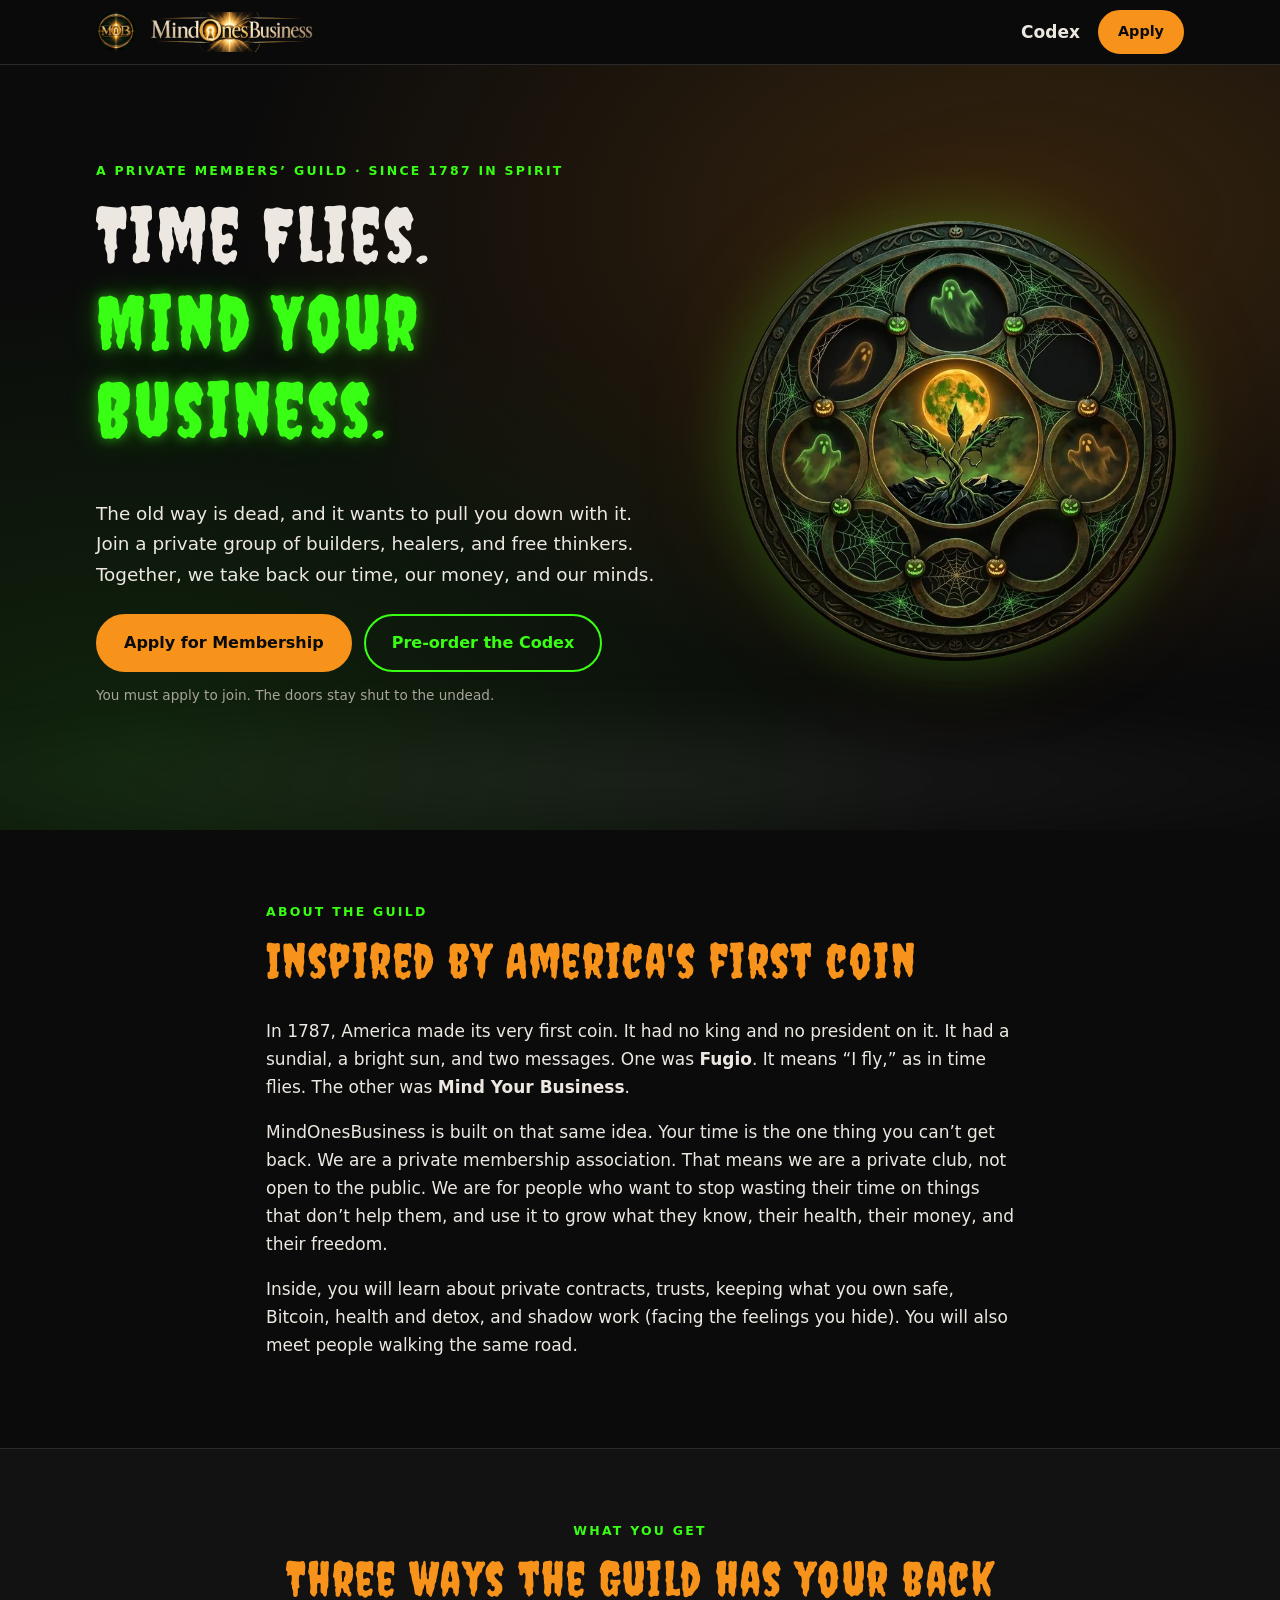
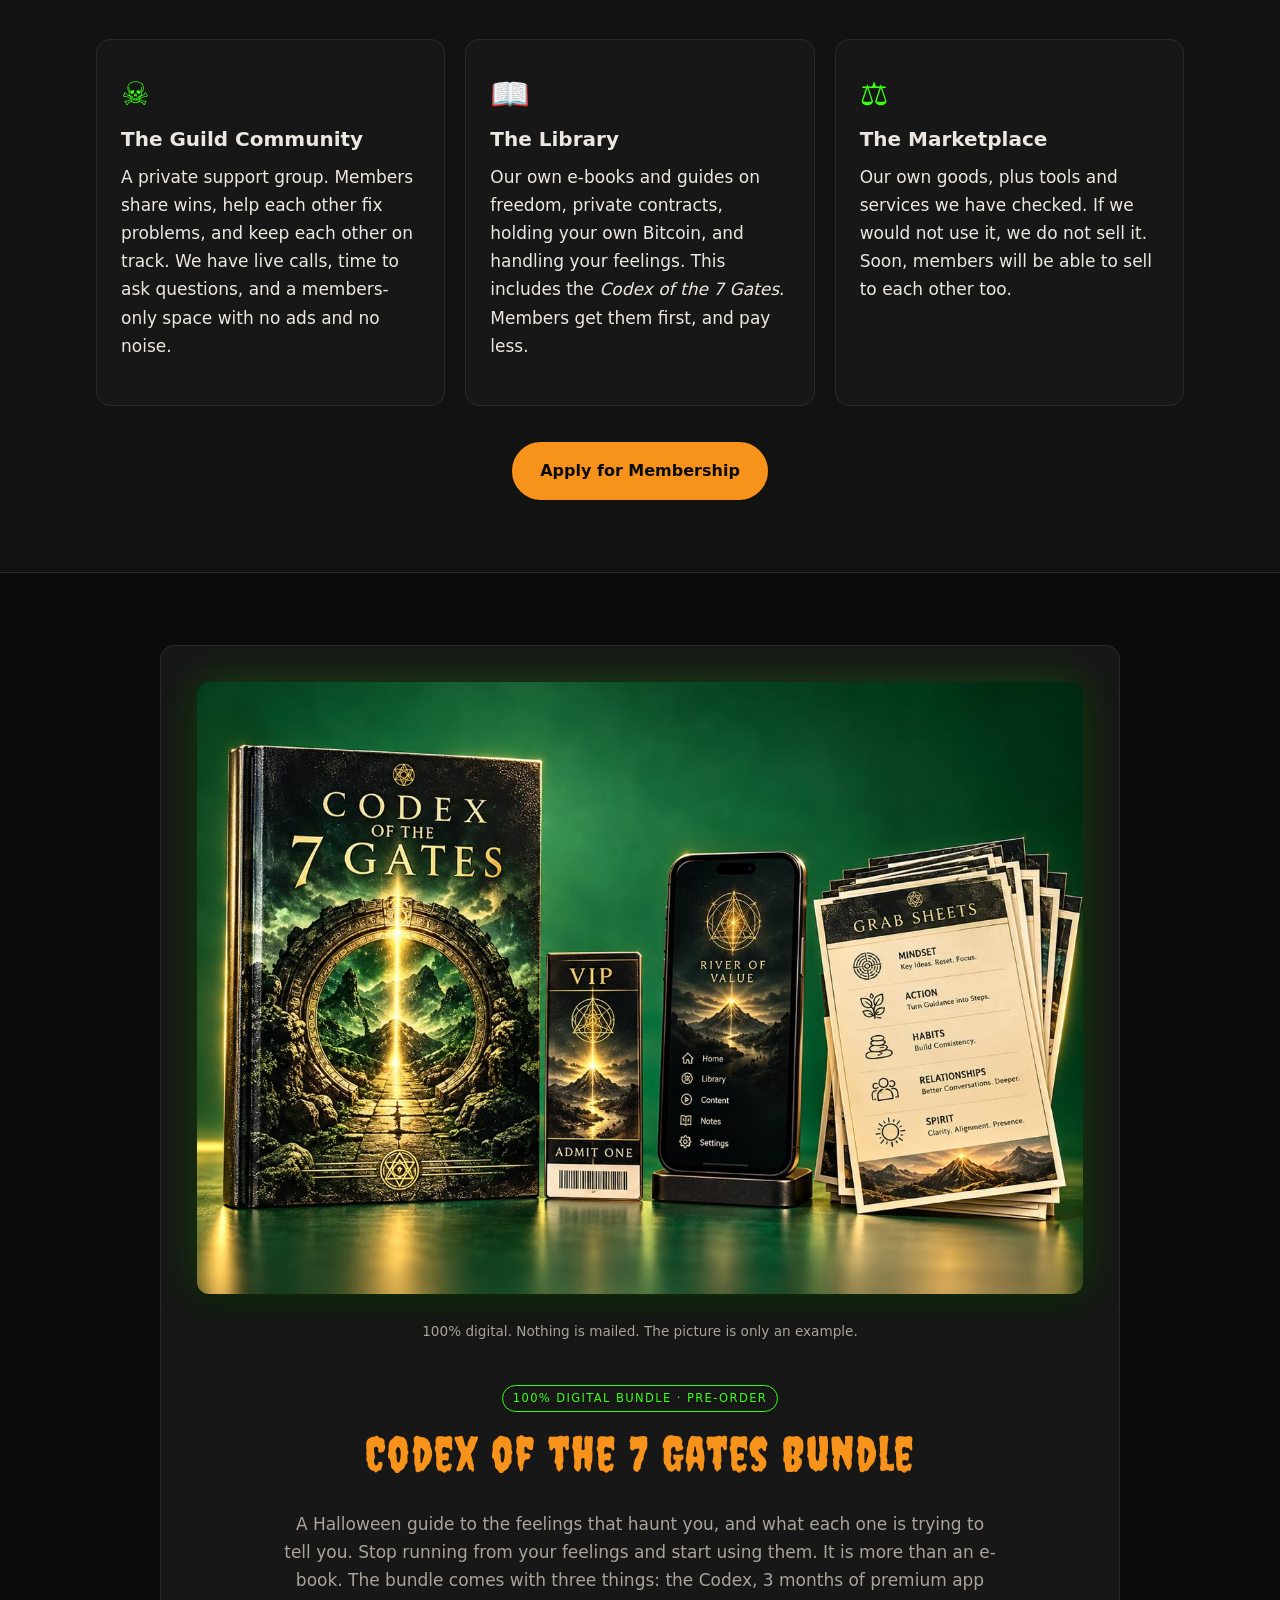
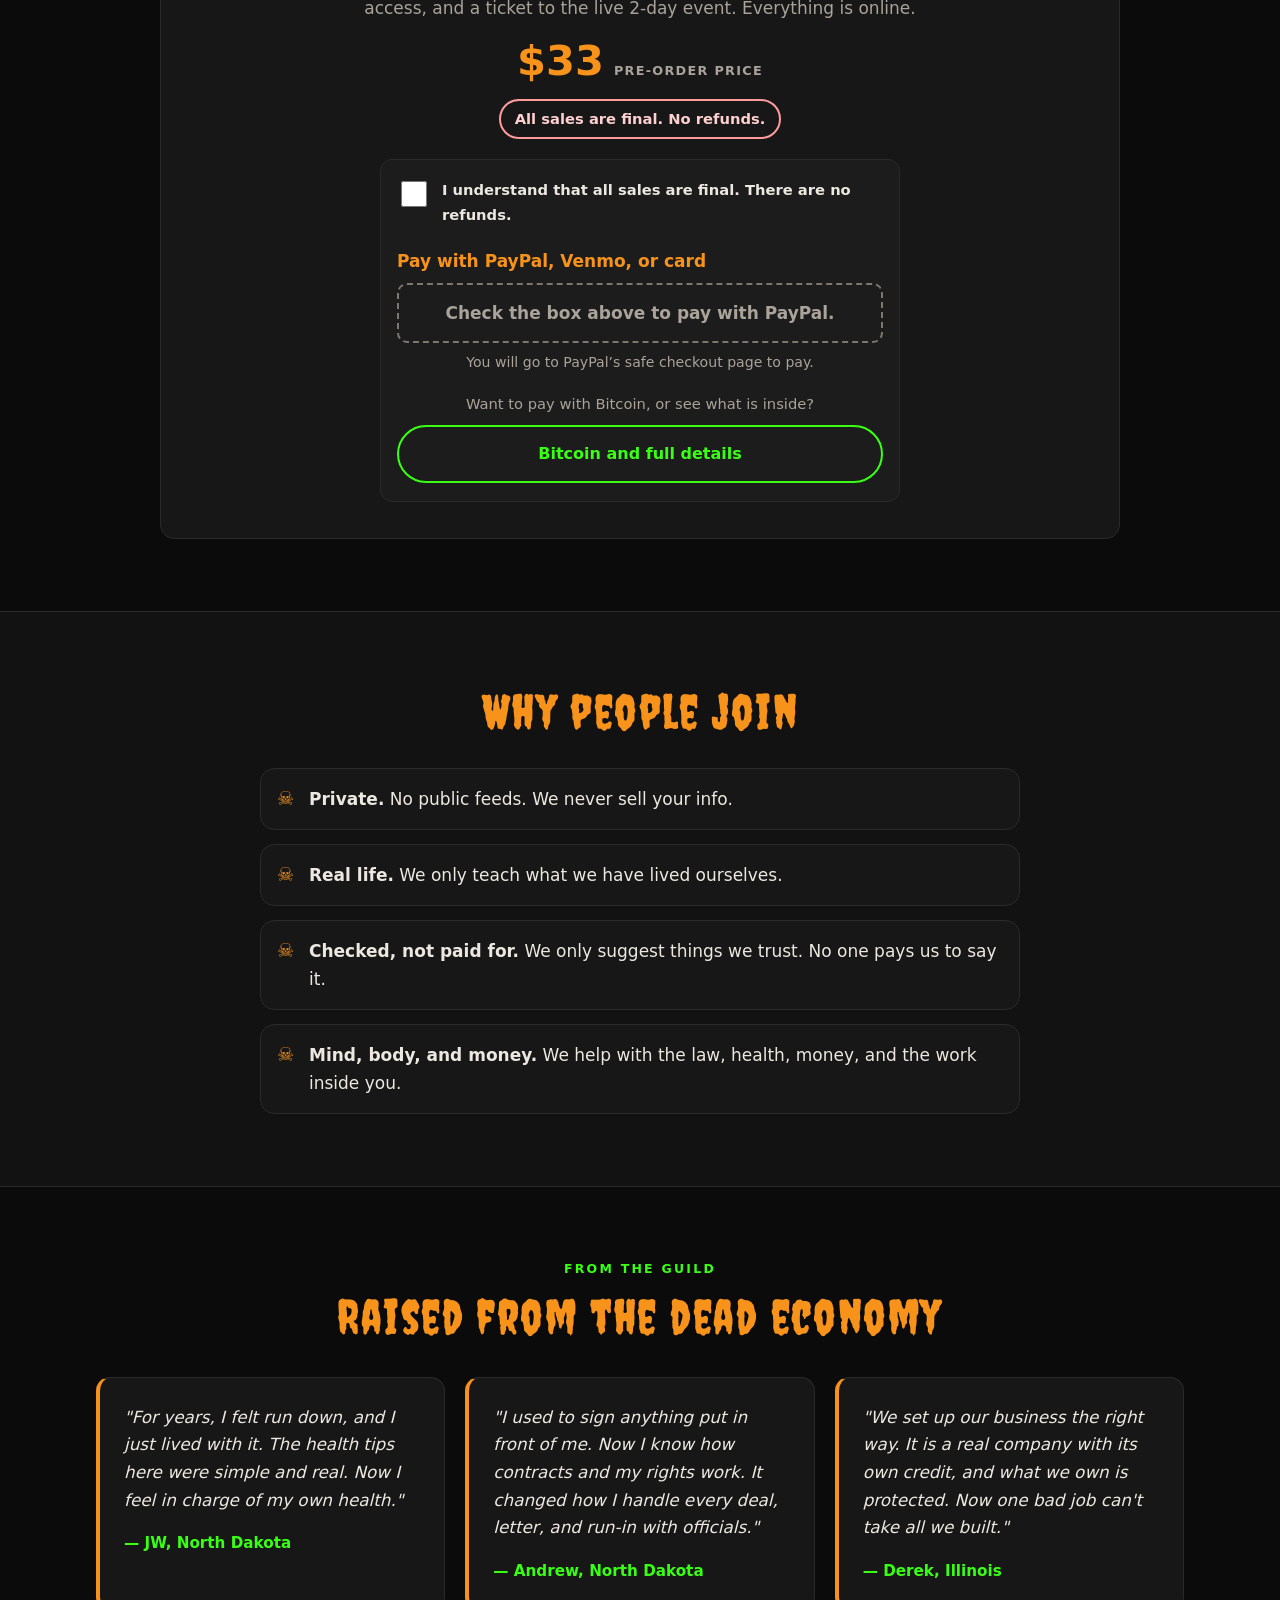
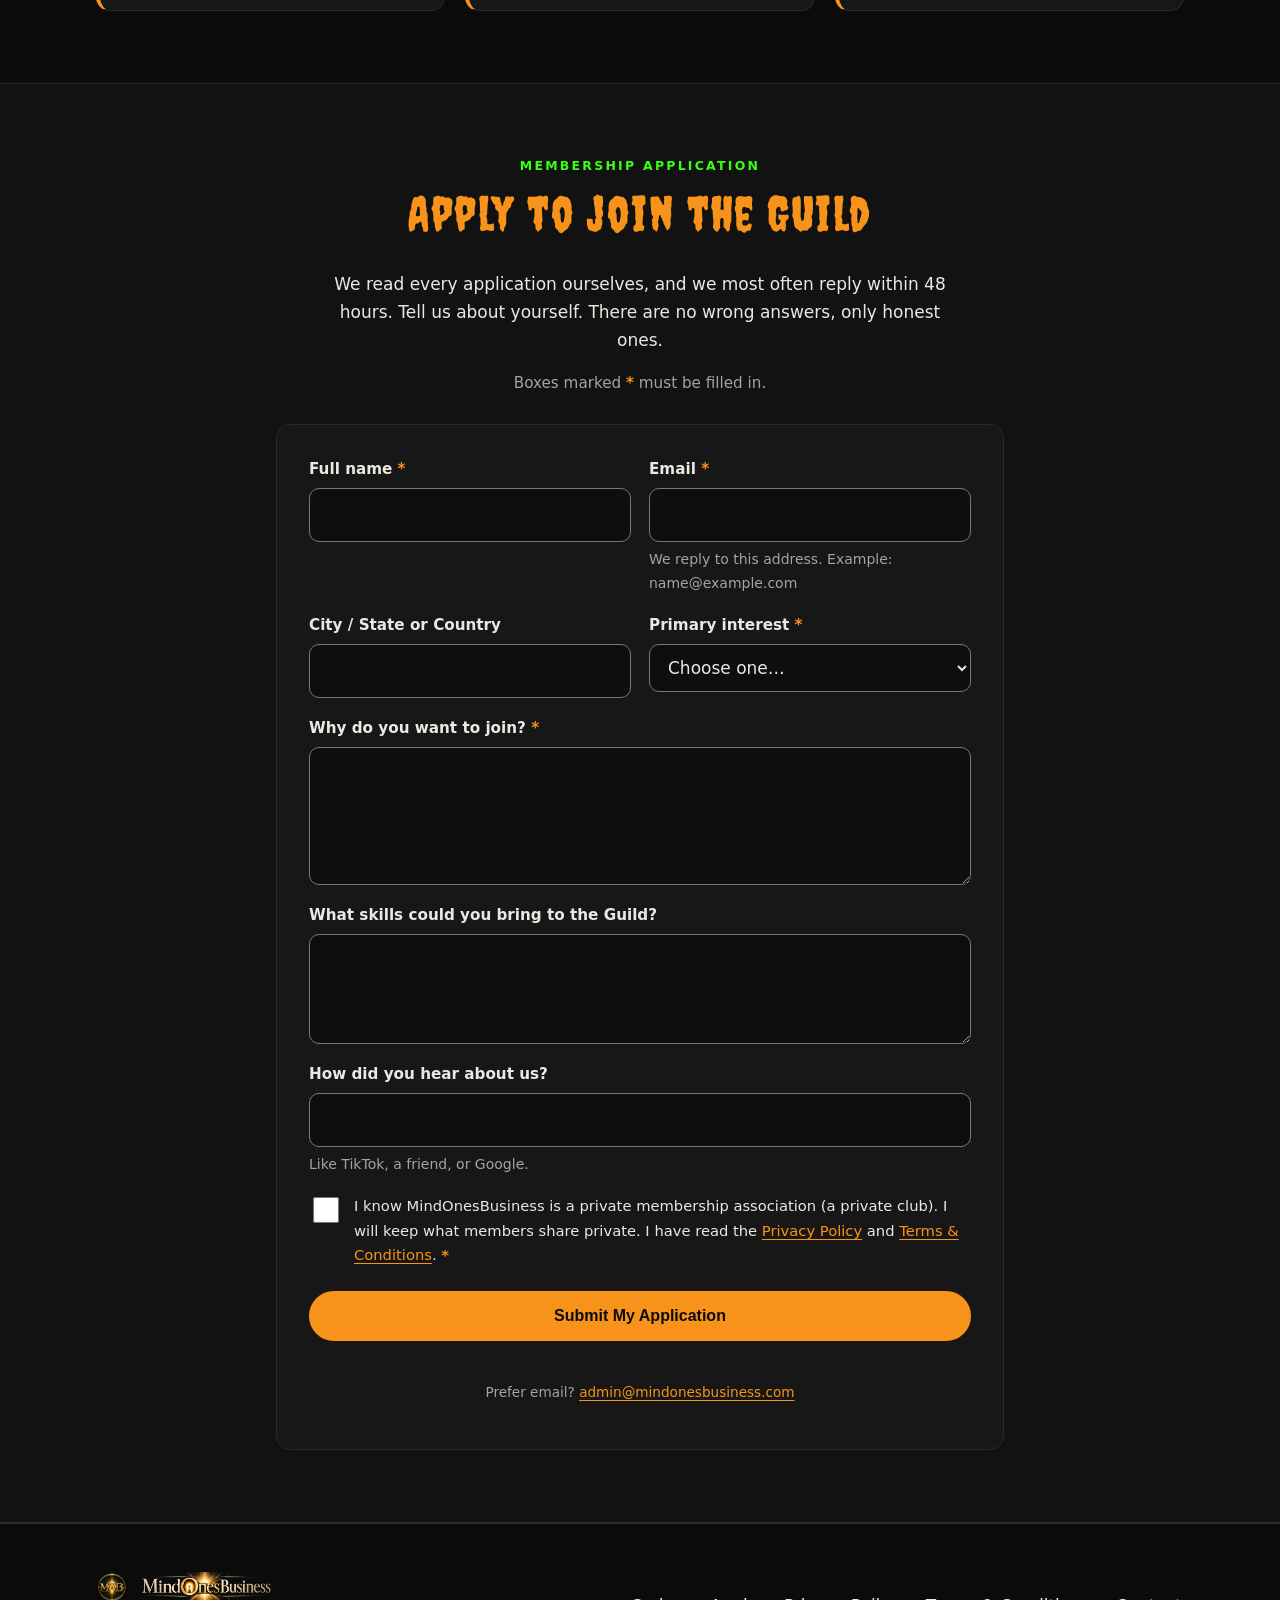
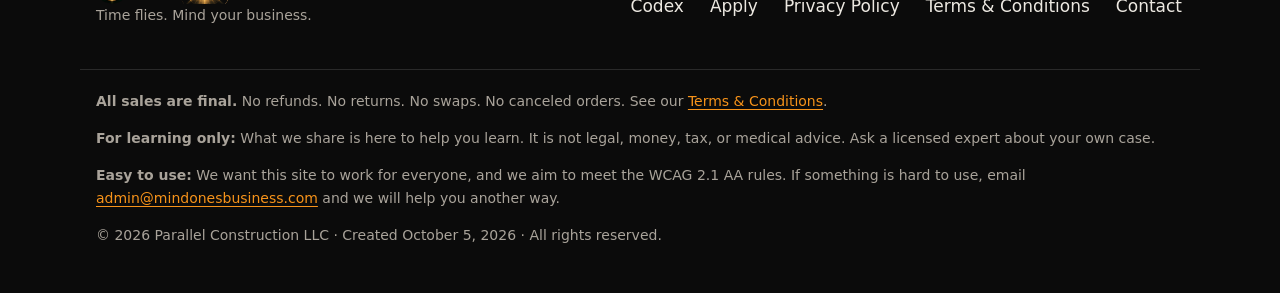
==== index.html @ e26f2cea "Add files via upload" ====
<!DOCTYPE html>
<html lang="en">
<head>
  <meta charset="UTF-8">
  <meta name="viewport" content="width=device-width, initial-scale=1">
  <title>MindOnesBusiness | Private Membership Guild &amp; Marketplace</title>
  <meta name="description" content="A private membership guild and marketplace for people building sovereign, self-reliant lives. Original e-books, branded goods, curated tools, and a community that has your back. Apply for membership.">
  <link rel="canonical" href="https://www.mindonesbusiness.com/">

  <!-- Open Graph -->
  <meta property="og:type" content="website">
  <meta property="og:site_name" content="MindOnesBusiness">
  <meta property="og:title" content="MindOnesBusiness | Time Flies. Mind Your Business.">
  <meta property="og:description" content="A private membership guild and marketplace for the self-reliant. Apply for membership.">
  <meta property="og:url" content="https://www.mindonesbusiness.com/">
  <meta property="og:image" content="https://www.mindonesbusiness.com/og-image.jpg">
  <meta property="og:image:width" content="1200">
  <meta property="og:image:height" content="630">
  <meta property="og:image:alt" content="MindOnesBusiness: Time Flies. Mind Your Business. Halloween guild emblem with ghosts, cobwebs and a harvest moon.">
  <meta name="twitter:card" content="summary_large_image">
  <meta name="twitter:image" content="https://www.mindonesbusiness.com/og-image.jpg">

  <link rel="icon" href="/favicon.svg" type="image/svg+xml">
  <meta name="theme-color" content="#0b0b0b">

  <link rel="preconnect" href="https://fonts.googleapis.com">
  <link rel="preconnect" href="https://fonts.gstatic.com" crossorigin>
  <link href="https://fonts.googleapis.com/css2?family=Creepster&display=swap" rel="stylesheet">
  <link rel="stylesheet" href="style.css">
</head>
<body>
  <a class="skip-link" href="#main">Skip to content</a>

  <header class="site-header">
    <nav class="nav container" aria-label="Main navigation">
      <a class="brand" href="#top">
        <img src="favicon.svg" alt="" width="40" height="40" class="logo-mark">
        <img class="brand-text logo-word" src="logo-wordmark.png" alt="MindOnesBusiness" width="170" height="40">
        <span class="visually-hidden">, back to top</span>
      </a>
      <ul class="nav-menu" id="nav-menu">
        <li><a class="nav-link" href="#codex">Codex</a></li>
        <li><a class="btn btn-small" href="#testimonials">Apply</a></li>
      </ul>
    </nav>
  </header>

  <main id="main">
    <!-- HERO -->
    <section class="hero" id="top" aria-labelledby="hero-title">
      <div class="fog" aria-hidden="true"></div>
      <div class="container hero-grid">
        <div class="hero-copy">
          <p class="eyebrow">A Private Members&rsquo; Guild &middot; Since 1787 in spirit</p>
          <h1 id="hero-title">Time Flies.<br><span class="glow">Mind Your Business.</span></h1>
          <p class="lead">The old way is dead, and it wants to pull you down with it. Join a private group of builders, healers, and free thinkers. Together, we take back our time, our money, and our minds.</p>
          <div class="hero-actions">
            <a class="btn" href="#testimonials">Apply for Membership</a>
            <a class="btn btn-ghost" href="#codex">Pre-order the Codex</a>
          </div>
          <p class="microcopy">You must apply to join. The doors stay shut to the undead.</p>
        </div>

        <figure class="emblem">
          <img src="[data-uri]" alt="Halloween MindOnesBusiness emblem: a vine-wrapped seedling rising from cracked stone beneath a glowing harvest moon, ringed by circles holding ghosts, cobwebs and jack-o'-lantern rivets" width="720" height="720" fetchpriority="high">
        </figure>
      </div>
    </section>

    <!-- ABOUT -->
    <section class="section" id="about" aria-labelledby="about-title">
      <div class="container about-wrap">
        <div>
          <p class="eyebrow">About the Guild</p>
          <h2 id="about-title">Inspired by America's first coin</h2>
          <p>In 1787, America made its very first coin. It had no king and no president on it. It had a sundial, a bright sun, and two messages. One was <strong>Fugio</strong>. It means &ldquo;I fly,&rdquo; as in time flies. The other was <strong>Mind Your Business</strong>.</p>
          <p>MindOnesBusiness is built on that same idea. Your time is the one thing you can&rsquo;t get back. We are a private membership association. That means we are a private club, not open to the public. We are for people who want to stop wasting their time on things that don&rsquo;t help them, and use it to grow what they know, their health, their money, and their freedom.</p>
          <p>Inside, you will learn about private contracts, trusts, keeping what you own safe, Bitcoin, health and detox, and shadow work (facing the feelings you hide). You will also meet people walking the same road.</p>
        </div>
      </div>
    </section>

    <!-- SOLUTIONS -->
    <section class="section section-alt" id="solutions" aria-labelledby="solutions-title">
      <div class="container">
        <p class="eyebrow center">What you get</p>
        <h2 class="center" id="solutions-title">Three ways the Guild has your back</h2>
        <div class="cards">
          <article class="card">
            <div class="icon" aria-hidden="true">&#9760;</div>
            <h3>The Guild Community</h3>
            <p>A private support group. Members share wins, help each other fix problems, and keep each other on track. We have live calls, time to ask questions, and a members-only space with no ads and no noise.</p>
          </article>
          <article class="card">
            <div class="icon" aria-hidden="true">&#128214;</div>
            <h3>The Library</h3>
            <p>Our own e-books and guides on freedom, private contracts, holding your own Bitcoin, and handling your feelings. This includes the <em>Codex of the 7 Gates</em>. Members get them first, and pay less.</p>
          </article>
          <article class="card">
            <div class="icon" aria-hidden="true">&#9878;</div>
            <h3>The Marketplace</h3>
            <p>Our own goods, plus tools and services we have checked. If we would not use it, we do not sell it. Soon, members will be able to sell to each other too.</p>
          </article>
        </div>
        <div class="center cta-row">
          <a class="btn" href="#testimonials">Apply for Membership</a>
        </div>
      </div>
    </section>

    <!-- CODEX PRE-ORDER -->
    <section class="section" id="codex" aria-labelledby="codex-title">
      <div class="container">
        <article class="feature">
          <img class="feature-cover" src="codex-bundle.jpg" alt="Mockup of the Codex of the 7 Gates Bundle. The picture is only an example. The bundle is the Codex digital file, 3 months of premium app access, and a ticket to the live 2-day event." width="1600" height="900" loading="lazy">
          <p class="img-note">100% digital. Nothing is mailed. The picture is only an example.</p>
          <div class="feature-body">
            <span class="tag">100% Digital Bundle &middot; Pre-order</span>
            <h2 id="codex-title">Codex of the 7 Gates Bundle</h2>
            <p>A Halloween guide to the feelings that haunt you, and what each one is trying to tell you. Stop running from your feelings and start using them. It is more than an e-book. The bundle comes with three things: the Codex, 3 months of premium app access, and a ticket to the live 2-day event. Everything is online.</p>
            <p class="price"><span class="price-amt">$33</span> <span class="price-note">pre-order price</span></p>
            <p class="final-note"><strong>All sales are final.</strong> No refunds.</p>

            <div class="buy-box">
              <div class="field check">
                <input id="codex-final-ack" type="checkbox" value="yes">
                <label for="codex-final-ack">I understand that <strong>all sales are final</strong>. There are <strong>no refunds</strong>.</label>
              </div>
              <p class="buy-label">Pay with PayPal, Venmo, or card</p>
              <p class="pp-locked" id="pp-locked">Check the box above to pay with PayPal.</p>
              <a id="pp-link" class="btn btn-block pp-btn" href="https://www.paypal.com/ncp/payment/K5BB9Q3GMCUGU" hidden>Pay $33 with PayPal, Venmo, or card</a>
              <p class="pp-note">You will go to PayPal&rsquo;s safe checkout page to pay.</p>
              <p class="buy-or">Want to pay with Bitcoin, or see what is inside?</p>
              <a class="btn btn-ghost" href="https://codex.mindonesbusiness.com">Bitcoin and full details</a>
            </div>
          </div>
        </article>
      </div>
    </section>

    <!-- WHY US / TRUST -->
    <section class="section section-alt" id="why" aria-labelledby="why-title">
      <div class="container">
        <h2 class="center" id="why-title">Why people join</h2>
        <ul class="why-list">
          <li><strong>Private.</strong> No public feeds. We never sell your info.</li>
          <li><strong>Real life.</strong> We only teach what we have lived ourselves.</li>
          <li><strong>Checked, not paid for.</strong> We only suggest things we trust. No one pays us to say it.</li>
          <li><strong>Mind, body, and money.</strong> We help with the law, health, money, and the work inside you.</li>
        </ul>
      </div>
    </section>

    <!-- TESTIMONIALS -->
    <section class="section" id="testimonials" aria-labelledby="testimonials-title">
      <div class="container">
        <p class="eyebrow center">From the Guild</p>
        <h2 class="center" id="testimonials-title">Raised from the dead economy</h2>
        <div class="quotes">
          <figure class="quote">
            <blockquote><p>"For years, I felt run down, and I just lived with it. The health tips here were simple and real. Now I feel in charge of my own health."</p></blockquote>
            <figcaption>&mdash; JW, North Dakota</figcaption>
          </figure>
          <figure class="quote">
            <blockquote><p>"I used to sign anything put in front of me. Now I know how contracts and my rights work. It changed how I handle every deal, letter, and run-in with officials."</p></blockquote>
            <figcaption>&mdash; Andrew, North Dakota</figcaption>
          </figure>
          <figure class="quote">
            <blockquote><p>"We set up our business the right way. It is a real company with its own credit, and what we own is protected. Now one bad job can't take all we built."</p></blockquote>
            <figcaption>&mdash; Derek, Illinois</figcaption>
          </figure>
        </div>
      </div>
    </section>

    <!-- APPLY -->
    <section class="section section-alt" id="apply" aria-labelledby="apply-title">
      <div class="container form-wrap">
        <p class="eyebrow center">Membership Application</p>
        <h2 class="center" id="apply-title">Apply to join the Guild</h2>
        <p class="center narrow">We read every application ourselves, and we most often reply within 48 hours. Tell us about yourself. There are no wrong answers, only honest ones.</p>

        <p class="center narrow form-note">Boxes marked <span class="req-mark" aria-hidden="true">*</span><span class="visually-hidden">with a star</span> must be filled in.</p>

        <!-- Sends to admin@mindonesbusiness.com via FormSubmit (formsubmit.co).
             The FIRST submission triggers a one-time activation email to admin@. Click "Activate Form" in it. -->
        <form class="apply-form" id="apply-form" action="https://formsubmit.co/admin@mindonesbusiness.com" method="POST" novalidate aria-describedby="form-errors">
          <input type="hidden" name="_subject" value="New Guild Membership Application">
          <input type="hidden" name="_template" value="table">
          <input type="hidden" name="_next" value="https://www.mindonesbusiness.com/?applied=1#apply">
          <!-- Spam trap: hidden from people and screen readers. Bots that fill it are blocked. -->
          <div class="hp" aria-hidden="true">
            <label for="website">Leave this field empty</label>
            <input id="website" type="text" name="_honey" tabindex="-1" autocomplete="off">
          </div>

          <div id="form-errors" class="form-errors" role="alert" tabindex="-1" hidden></div>

          <div class="field-row">
            <div class="field">
              <label for="name">Full name <span class="req-mark" aria-hidden="true">*</span></label>
              <input id="name" name="name" type="text" autocomplete="name" required aria-describedby="name-error">
              <p class="field-error" id="name-error" hidden></p>
            </div>
            <div class="field">
              <label for="email">Email <span class="req-mark" aria-hidden="true">*</span></label>
              <input id="email" name="email" type="email" autocomplete="email" inputmode="email" required aria-describedby="email-hint email-error">
              <p class="field-hint" id="email-hint">We reply to this address. Example: name@example.com</p>
              <p class="field-error" id="email-error" hidden></p>
            </div>
          </div>

          <div class="field-row">
            <div class="field">
              <label for="location">City / State or Country</label>
              <input id="location" name="location" type="text" autocomplete="address-level2">
            </div>
            <div class="field">
              <label for="interest">Primary interest <span class="req-mark" aria-hidden="true">*</span></label>
              <select id="interest" name="primary_interest" required aria-describedby="interest-error">
                <option value="">Choose one&hellip;</option>
                <option>Private contracts &amp; learning the law</option>
                <option>Trusts &amp; keeping what you own safe</option>
                <option>Bitcoin &amp; money freedom</option>
                <option>Health &amp; detox</option>
                <option>Shadow work &amp; handling feelings</option>
                <option>Selling my own services to members</option>
              </select>
              <p class="field-error" id="interest-error" hidden></p>
            </div>
          </div>

          <div class="field">
            <label for="why-join">Why do you want to join? <span class="req-mark" aria-hidden="true">*</span></label>
            <textarea id="why-join" name="why_join" rows="4" required aria-describedby="why-join-error"></textarea>
            <p class="field-error" id="why-join-error" hidden></p>
          </div>

          <div class="field">
            <label for="offer">What skills could you bring to the Guild?</label>
            <textarea id="offer" name="skills_offered" rows="3"></textarea>
          </div>

          <div class="field">
            <label for="referral">How did you hear about us?</label>
            <input id="referral" name="referral" type="text" aria-describedby="referral-hint">
            <p class="field-hint" id="referral-hint">Like TikTok, a friend, or Google.</p>
          </div>

          <div class="field check">
            <input id="agree" name="agreement" type="checkbox" value="agreed" required aria-describedby="agree-error">
            <label for="agree">I know MindOnesBusiness is a private membership association (a private club). I will keep what members share private. I have read the <a href="https://privacy.mindonesbusiness.com">Privacy Policy</a> and <a href="https://terms.mindonesbusiness.com">Terms &amp; Conditions</a>. <span class="req-mark" aria-hidden="true">*</span></label>
          </div>
          <p class="field-error field-error-check" id="agree-error" hidden></p>

          <button class="btn btn-block" type="submit">Submit My Application</button>
          <p class="form-status" id="form-status" role="status" aria-live="polite"></p>
          <p class="microcopy center">Prefer email? <a href="mailto:admin@mindonesbusiness.com?subject=Guild%20Membership%20Application">admin@mindonesbusiness.com</a></p>
        </form>
      </div>
    </section>
  </main>

  <footer class="site-footer">
    <div class="container footer-grid">
      <div>
        <a class="brand" href="#top"><img src="favicon.svg" alt="" width="32" height="32" class="logo-mark" loading="lazy"><img class="logo-word logo-word-sm" src="logo-wordmark.png" alt="MindOnesBusiness" width="136" height="32" loading="lazy"><span class="visually-hidden">, back to top</span></a>
        <p class="small">Time flies. Mind your business.</p>
      </div>
      <nav aria-label="Footer">
        <ul class="footer-links">
          <li><a href="#codex">Codex</a></li>
          <li><a href="#testimonials">Apply</a></li>
          <li><a href="https://privacy.mindonesbusiness.com">Privacy Policy</a></li>
          <li><a href="https://terms.mindonesbusiness.com">Terms &amp; Conditions</a></li>
          <li><a href="mailto:admin@mindonesbusiness.com">Contact</a></li>
        </ul>
      </nav>
    </div>
    <div class="container disclaimers">
      <p class="small"><strong>All sales are final.</strong> No refunds. No returns. No swaps. No canceled orders. See our <a href="https://terms.mindonesbusiness.com#payments">Terms &amp; Conditions</a>.</p>
      <p class="small"><strong>For learning only:</strong> What we share is here to help you learn. It is not legal, money, tax, or medical advice. Ask a licensed expert about your own case.</p>
      <p class="small"><strong>Easy to use:</strong> We want this site to work for everyone, and we aim to meet the WCAG 2.1 AA rules. If something is hard to use, email <a href="mailto:admin@mindonesbusiness.com?subject=Accessibility">admin@mindonesbusiness.com</a> and we will help you another way.</p>
      <p class="small">&copy; 2026 Parallel Construction LLC &middot; Created October 5, 2026 &middot; All rights reserved.</p>
    </div>
  </footer>

  <script src="script.js" defer></script>
  <script>
  (function () {
    // PayPal: simple link to PayPal's checkout page, shown only after the final-sale box is checked
    var ack = document.getElementById('codex-final-ack');
    var link = document.getElementById('pp-link');
    var locked = document.getElementById('pp-locked');
    if (!ack || !link) return;
    function update() { link.hidden = !ack.checked; locked.hidden = ack.checked; }
    ack.addEventListener('change', update); update();
  })();
  </script>
</body>
</html>
---- style.css ----
/* ===== MindOnesBusiness — Halloween Undead Theme ===== */
:root {
  --bg: #0b0b0b;
  --bg-alt: #121212;
  --card: #171717;
  --text: #ece8e1;
  --muted: #a9a39a;
  --orange: #F7931A;   /* Bitcoin orange */
  --lime: #39FF14;     /* Neon lime */
  --border: #2a2a2a;
  --radius: 14px;
  --display: "Creepster", "Impact", fantasy;
  --body: system-ui, -apple-system, "Segoe UI", Roboto, Helvetica, Arial, sans-serif;
  --max: 1120px;
}

*, *::before, *::after { box-sizing: border-box; }
html { scroll-behavior: smooth; scroll-padding-top: 80px; overflow-x: clip; }
body {
  margin: 0;
  background: var(--bg);
  color: var(--text);
  font-family: var(--body);
  font-size: 1.0625rem;
  line-height: 1.65;
  overflow-x: hidden;
}
img { max-width: 100%; height: auto; display: block; }
a { color: var(--orange); }
a:hover { color: var(--lime); }
:focus-visible { outline: 3px solid var(--lime); outline-offset: 3px; border-radius: 4px; }

.container { width: 100%; max-width: var(--max); margin: 0 auto; padding: 0 16px; }
.center { text-align: center; }
.narrow { max-width: 620px; margin-left: auto; margin-right: auto; }
.small { font-size: .875rem; color: var(--muted); }
.accent { color: var(--orange); }
.rounded { border-radius: var(--radius); border: 1px solid var(--border); }

.skip-link {
  position: absolute; left: -999px; top: 8px; z-index: 100;
  background: var(--lime); color: #000; padding: 8px 14px; border-radius: 6px; font-weight: 700;
}
.skip-link:focus { left: 8px; }

h1, h2, h3 { line-height: 1.15; margin: 0 0 .6em; }
h1, h2 { font-family: var(--display); font-weight: 400; letter-spacing: .03em; }
h1 { font-size: clamp(2.6rem, 9vw, 4.75rem); }
h2 { font-size: clamp(2rem, 6vw, 3rem); color: var(--orange); }
h3 { font-size: 1.25rem; color: var(--text); }
p { margin: 0 0 1em; }

.eyebrow {
  text-transform: uppercase; letter-spacing: .18em; font-size: .78rem;
  color: var(--lime); font-weight: 700; margin-bottom: .6rem;
}
.glow { color: var(--lime); text-shadow: 0 0 12px rgba(57,255,20,.55), 0 0 32px rgba(57,255,20,.25); }

/* Buttons */
.btn {
  display: inline-block; background: var(--orange); color: #0b0b0b;
  font-weight: 800; text-decoration: none; padding: 14px 26px; border-radius: 999px;
  border: 2px solid var(--orange); cursor: pointer; font-size: 1rem;
  transition: transform .15s ease, box-shadow .2s ease, background .2s ease;
}
.btn:hover { color: #0b0b0b; transform: translateY(-2px); box-shadow: 0 0 22px rgba(247,147,26,.55); }
.btn-ghost { background: transparent; color: var(--lime); border-color: var(--lime); }
.btn-ghost:hover { color: #0b0b0b; background: var(--lime); box-shadow: 0 0 22px rgba(57,255,20,.5); }
.btn-small { padding: 8px 18px; font-size: .9rem; }
.btn-block { width: 100%; }

/* Header */
.site-header {
  position: sticky; top: 0; z-index: 50;
  background: rgba(11,11,11,.88); backdrop-filter: blur(8px);
  border-bottom: 1px solid var(--border);
}
.nav { display: flex; align-items: center; justify-content: space-between; min-height: 64px; }
.brand {
  display: flex; align-items: center; gap: 10px; text-decoration: none;
  color: var(--text); font-weight: 800; font-size: 1.1rem;
}
.nav-menu {
  list-style: none; margin: 0; padding: 0;
  display: flex; align-items: center; gap: 6px;
}
.nav-link {
  display: inline-flex; align-items: center; min-height: 44px; padding: 0 12px;
  color: var(--text); text-decoration: none; font-weight: 700; border-radius: 999px;
}
.nav-link:hover { color: var(--lime); }
.nav-menu .btn-small { min-height: 44px; display: inline-flex; align-items: center; }

/* Hero */
.hero { position: relative; padding: 64px 0 72px; overflow: hidden; }
.hero::before {
  content: ""; position: absolute; inset: 0;
  background:
    radial-gradient(ellipse at 80% 20%, rgba(247,147,26,.18), transparent 55%),
    radial-gradient(ellipse at 10% 90%, rgba(57,255,20,.10), transparent 50%);
  pointer-events: none;
}
.fog {
  position: absolute; left: -20%; right: -20%; bottom: -40px; height: 180px;
  background: radial-gradient(ellipse at center, rgba(200,200,200,.08), transparent 70%);
  filter: blur(20px); animation: drift 18s ease-in-out infinite alternate; pointer-events: none;
}
@keyframes drift { from { transform: translateX(-6%); } to { transform: translateX(6%); } }

.hero-grid { position: relative; display: grid; grid-template-columns: minmax(0, 1fr); gap: 40px; align-items: center; }
.lead { font-size: 1.15rem; color: var(--text); max-width: 560px; }
.hero-actions { display: flex; flex-wrap: wrap; gap: 12px; margin: 24px 0 12px; }
.microcopy { font-size: .85rem; color: var(--muted); }

.emblem { margin: 0 auto; width: min(340px, 82vw); }
.emblem img {
  width: 100%; height: auto; border-radius: 50%;
  box-shadow: 0 0 60px rgba(57,255,20,.22), 0 0 120px rgba(247,147,26,.10);
  animation: breathe 6s ease-in-out infinite;
}
@keyframes breathe {
  0%, 100% { box-shadow: 0 0 45px rgba(57,255,20,.18), 0 0 110px rgba(247,147,26,.08); }
  50% { box-shadow: 0 0 85px rgba(57,255,20,.38), 0 0 150px rgba(247,147,26,.16); }
}
.logo-mark { border-radius: 50%; }

/* Sections */
.section { padding: 72px 0; }
.section-alt { background: var(--bg-alt); border-top: 1px solid var(--border); border-bottom: 1px solid var(--border); }
.two-col { display: grid; grid-template-columns: minmax(0, 1fr); gap: 36px; align-items: center; }
.hero-grid > *, .two-col > *, .cards > *, .products > *, .quotes > * { min-width: 0; }

.cards, .products, .quotes { display: grid; gap: 20px; margin-top: 32px; }
.card, .product, .quote {
  background: var(--card); border: 1px solid var(--border); border-radius: var(--radius);
  transition: border-color .2s, transform .2s, box-shadow .2s;
}
.card { padding: 28px 24px; }
.card:hover, .product:hover {
  border-color: var(--lime); transform: translateY(-4px); box-shadow: 0 0 24px rgba(57,255,20,.15);
}
.icon { font-size: 2rem; color: var(--lime); margin-bottom: 8px; }
.cta-row { margin-top: 36px; }

.product { overflow: hidden; display: flex; flex-direction: column; }
.product img { aspect-ratio: 1 / 1; object-fit: cover; width: 100%; }
.product-body { padding: 20px; display: flex; flex-direction: column; flex: 1; }
.product-body p { color: var(--muted); font-size: .95rem; flex: 1; }
.tag {
  display: inline-block; align-self: flex-start; font-size: .72rem; text-transform: uppercase;
  letter-spacing: .12em; color: var(--lime); border: 1px solid var(--lime);
  border-radius: 999px; padding: 3px 10px; margin-bottom: 10px;
}
.link { font-weight: 700; text-decoration: none; }

.why-list {
  list-style: none; padding: 0; margin: 28px auto 0; max-width: 760px; display: grid; gap: 14px;
}
.why-list li {
  padding: 16px 18px 16px 48px; position: relative;
  background: var(--card); border: 1px solid var(--border); border-radius: var(--radius);
}
.why-list li::before {
  content: "\2620"; position: absolute; left: 16px; top: 14px; color: var(--orange); font-size: 1.2rem;
}

.quote { margin: 0; padding: 26px 24px; border-left: 4px solid var(--orange); }
.quote p { font-size: 1.05rem; font-style: italic; }

/* Form */
.form-wrap { max-width: 760px; }
.apply-form {
  margin-top: 28px; background: var(--card); border: 1px solid var(--border);
  border-radius: var(--radius); padding: 24px 18px;
}
.field { margin-bottom: 18px; display: flex; flex-direction: column; }
.field-row { display: grid; gap: 0 18px; }
label { font-weight: 600; margin-bottom: 6px; font-size: .95rem; }
label span { color: var(--orange); }
input, select, textarea {
  width: 100%; font: inherit; color: var(--text); background: #0e0e0e;
  border: 1px solid #7d776f; border-radius: 10px; padding: 12px 14px;
}
input:focus, select:focus, textarea:focus { outline: none; border-color: var(--lime); box-shadow: 0 0 0 3px rgba(57,255,20,.25); }
input[aria-invalid="true"], select[aria-invalid="true"], textarea[aria-invalid="true"] { border-color: #ff5a5a; }
.field.check { flex-direction: row; align-items: flex-start; gap: 12px; }
.field.check input { width: 26px; height: 26px; flex: none; margin-top: 3px; accent-color: var(--lime); }
.field.check label { font-weight: 400; font-size: .92rem; }
.hp { position: absolute; left: -9999px; width: 1px; height: 1px; opacity: 0; }
.form-status { margin: 14px 0 0; font-weight: 700; text-align: center; min-height: 1.5em; }
.form-status.ok { color: var(--lime); }
.form-status.err { color: #ff7a7a; }

/* Footer */
.site-footer { padding: 48px 0 32px; border-top: 1px solid var(--border); }
.footer-grid { display: grid; gap: 24px; }
.footer-links { list-style: none; padding: 0; margin: 0; display: flex; flex-wrap: wrap; gap: 8px 22px; }
.footer-links a { color: var(--text); text-decoration: none; }
.footer-links a:hover { color: var(--lime); }
.disclaimers { margin-top: 28px; padding-top: 20px; border-top: 1px solid var(--border); }

/* 404 */
.page-404 { min-height: 100vh; display: grid; place-items: center; text-align: center; padding: 24px 16px; }
.page-404 h1 { color: var(--lime); font-size: clamp(4rem, 20vw, 9rem); margin-bottom: 0; }

/* Reveal on scroll */
.reveal { opacity: 0; transform: translateY(18px); transition: opacity .6s ease, transform .6s ease; }
.reveal.visible { opacity: 1; transform: none; }

/* ===== Tablet / Desktop ===== */
@media (min-width: 720px) {
  .cards { grid-template-columns: repeat(3, 1fr); }
  .products { grid-template-columns: repeat(2, 1fr); }
  .quotes { grid-template-columns: repeat(3, 1fr); }
  .field-row { grid-template-columns: 1fr 1fr; }
  .apply-form { padding: 32px; }
  .footer-grid { grid-template-columns: 1fr auto; align-items: center; }
}
@media (min-width: 900px) {
  .hero { padding: 96px 0 110px; }
  .hero-grid { grid-template-columns: minmax(0, 1.3fr) minmax(0, 1fr); }
  .emblem { width: 440px; }
  .two-col { grid-template-columns: minmax(0, 1.2fr) minmax(0, 1fr); gap: 56px; }
  .products { grid-template-columns: repeat(4, 1fr); }
}

@media (prefers-reduced-motion: reduce) {
  html { scroll-behavior: auto; }
  *, *::before, *::after { animation: none !important; transition: none !important; }
  .reveal { opacity: 1; transform: none; }
}

/* About (single column) */
.about-wrap { max-width: 780px; }

/* Codex feature */
.feature {
  display: grid; grid-template-columns: minmax(0, 1fr); gap: 28px; align-items: center;
  background: var(--card); border: 1px solid var(--border); border-radius: var(--radius);
  padding: 22px; max-width: 960px; margin: 0 auto;
}
.feature-cover {
  width: 100%; max-width: 340px; margin: 0 auto; border-radius: 10px;
  box-shadow: 0 0 40px rgba(57,255,20,.22), 0 12px 30px rgba(0,0,0,.6);
}
.feature-body .tag { margin-bottom: 14px; }
.feature-body p { color: var(--muted); }
.feature-body .btn { margin-top: 8px; }
@media (min-width: 720px) {
  .feature { grid-template-columns: minmax(0, 340px) minmax(0, 1fr); gap: 40px; padding: 36px; }
}


/* ===== Accessibility ===== */
.visually-hidden {
  position: absolute !important; width: 1px; height: 1px; padding: 0; margin: -1px;
  overflow: hidden; clip: rect(0 0 0 0); white-space: nowrap; border: 0;
}
@media (max-width: 400px) {
  .brand-text { position: absolute; width: 1px; height: 1px; overflow: hidden; clip: rect(0 0 0 0); white-space: nowrap; }
}
/* Links inside running text are underlined so they don't rely on color alone */
p a, label a, .field-hint a { text-decoration: underline; text-underline-offset: 3px; }
.btn, .nav-link, .brand, .footer-links a, .skip-link { text-decoration: none; }
/* Comfortable tap targets */
.footer-links a { display: inline-flex; align-items: center; min-height: 44px; padding: 0 2px; }
.btn { min-height: 48px; }
/* Form helpers */
.form-note { font-size: .95rem; color: var(--muted); }
.req-mark { color: var(--orange); font-weight: 800; }
.field-hint { margin: 6px 0 0; font-size: .875rem; color: var(--muted); }
.field-error {
  margin: 6px 0 0; font-size: .9rem; font-weight: 700; color: #ff9b9b;
}
.field-error::before { content: "\26A0\FE0E  "; }
.field-error-check { margin: -8px 0 18px 38px; }
.form-errors {
  border: 2px solid #ff9b9b; border-radius: 10px; padding: 14px 16px; margin-bottom: 20px;
  background: rgba(255,90,90,.08);
}
.form-errors:focus { outline: 3px solid var(--lime); outline-offset: 3px; }
.form-errors-title { margin: 0 0 6px; font-weight: 800; color: #ffd0d0; }
.form-errors ul { margin: 0; padding-left: 20px; }
.form-errors a { color: #ffd0d0; text-decoration: underline; }
input[aria-invalid="true"], select[aria-invalid="true"], textarea[aria-invalid="true"] { border: 2px solid #ff9b9b; }
::placeholder { color: #9a948b; opacity: 1; }
.form-status.err { color: #ff9b9b; }
.form-status:focus { outline: 3px solid var(--lime); outline-offset: 3px; }
/* Testimonials as figure/blockquote/figcaption */
.quote blockquote { margin: 0; }
.quote figcaption { color: var(--lime); font-weight: 700; font-size: .95rem; }
/* High-contrast / forced-colors mode (Windows) */
@media (forced-colors: active) {
  .btn, .nav-link, .tag, .card, .quote, .feature, .apply-form { border: 1px solid CanvasText; }
  .glow { text-shadow: none; }
}

/* Final-sale notice */
.final-note { margin: 14px 0 0; display: inline-block; font-weight: 700; color: #ffd0d0; border: 2px solid #ff9b9b; border-radius: 999px; padding: 6px 14px; font-size: .92rem; }
.final-note strong { color: #ffd0d0; }
.feature-body .final-note { color: #ffd0d0; }

/* Codex feature: wide bundle photo on top, text below */
.feature { grid-template-columns: minmax(0, 1fr) !important; }
.feature-cover { max-width: 100% !important; width: 100%; height: auto; border-radius: 12px; }
@media (min-width: 720px) { .feature-body { max-width: 720px; margin: 0 auto; text-align: center; } .feature-body .tag { align-self: center; } }

/* Codex price + PayPal buy box (main site) */
.price { display: flex; align-items: baseline; justify-content: center; gap: 10px; margin: 6px 0 4px; }
.price-amt { font-size: 2.6rem; font-weight: 800; color: var(--orange); line-height: 1; }
.price-note { color: var(--muted); font-weight: 600; text-transform: uppercase; letter-spacing: .1em; font-size: .8rem; }
.buy-box { width: 100%; max-width: 520px; margin: 20px auto 0; text-align: left; border: 1px solid var(--border); border-radius: 12px; padding: 18px 16px; background: rgba(255,255,255,.02); }
.buy-box .field.check { margin-bottom: 14px; }
.buy-box .field.check label { font-weight: 700; color: var(--text); }
.buy-label { font-weight: 800; color: var(--orange); margin: 0 0 8px; }
.pp-locked { border: 2px dashed #7d776f; border-radius: 10px; padding: 14px; text-align: center; color: var(--muted); font-weight: 700; margin: 0; }
.buy-or { color: var(--muted); font-size: .92rem; margin: 18px 0 8px; text-align: center; }
.buy-box .btn-ghost { display: flex; justify-content: center; text-align: center; }
.pp-btn[hidden], .pp-locked[hidden] { display: none !important; }
.feature-body .buy-label { color: var(--orange); }
.feature-body .price { justify-content: flex-start; }
@media (min-width: 720px) { .feature-body .price { justify-content: center; } }
.img-note { text-align: center; color: var(--muted); font-size: .85rem; margin: -14px 0 0; }

.pp-btn { background: #ffc439 !important; border-color: #ffc439 !important; color: #111111 !important; text-align: center; }
.pp-btn:hover { background: #ffd56b !important; border-color: #ffd56b !important; color: #111111 !important; box-shadow: 0 0 22px rgba(255,196,57,.45); }
.pp-note { color: var(--muted); font-size: .88rem; margin: 8px 0 0; text-align: center; }
.feature-body .pp-note { color: var(--muted); }

/* New logo: MindOnesBusiness wordmark (transparent PNG) */
.logo-word { height: 40px; width: auto; display: block; }
.logo-word-sm { height: 32px; }
.logo-mark { border-radius: 50%; }

/* Phones: show the wordmark (smaller) instead of the round icon in the header */
@media (max-width: 400px) {
  .site-header .brand .logo-mark { display: none; }
  .site-header .brand .logo-word { position: static !important; width: auto !important; height: 30px !important; overflow: visible !important; clip: auto !important; white-space: normal !important; }
}

.logo-word { object-fit: contain; flex-shrink: 0; }
@media (max-width: 400px) { .nav-link { padding: 0 8px; font-size: .95rem; } .nav-menu .btn-small { padding: 8px 14px; } }
.nav-link, .nav-menu .btn-small { white-space: nowrap; }
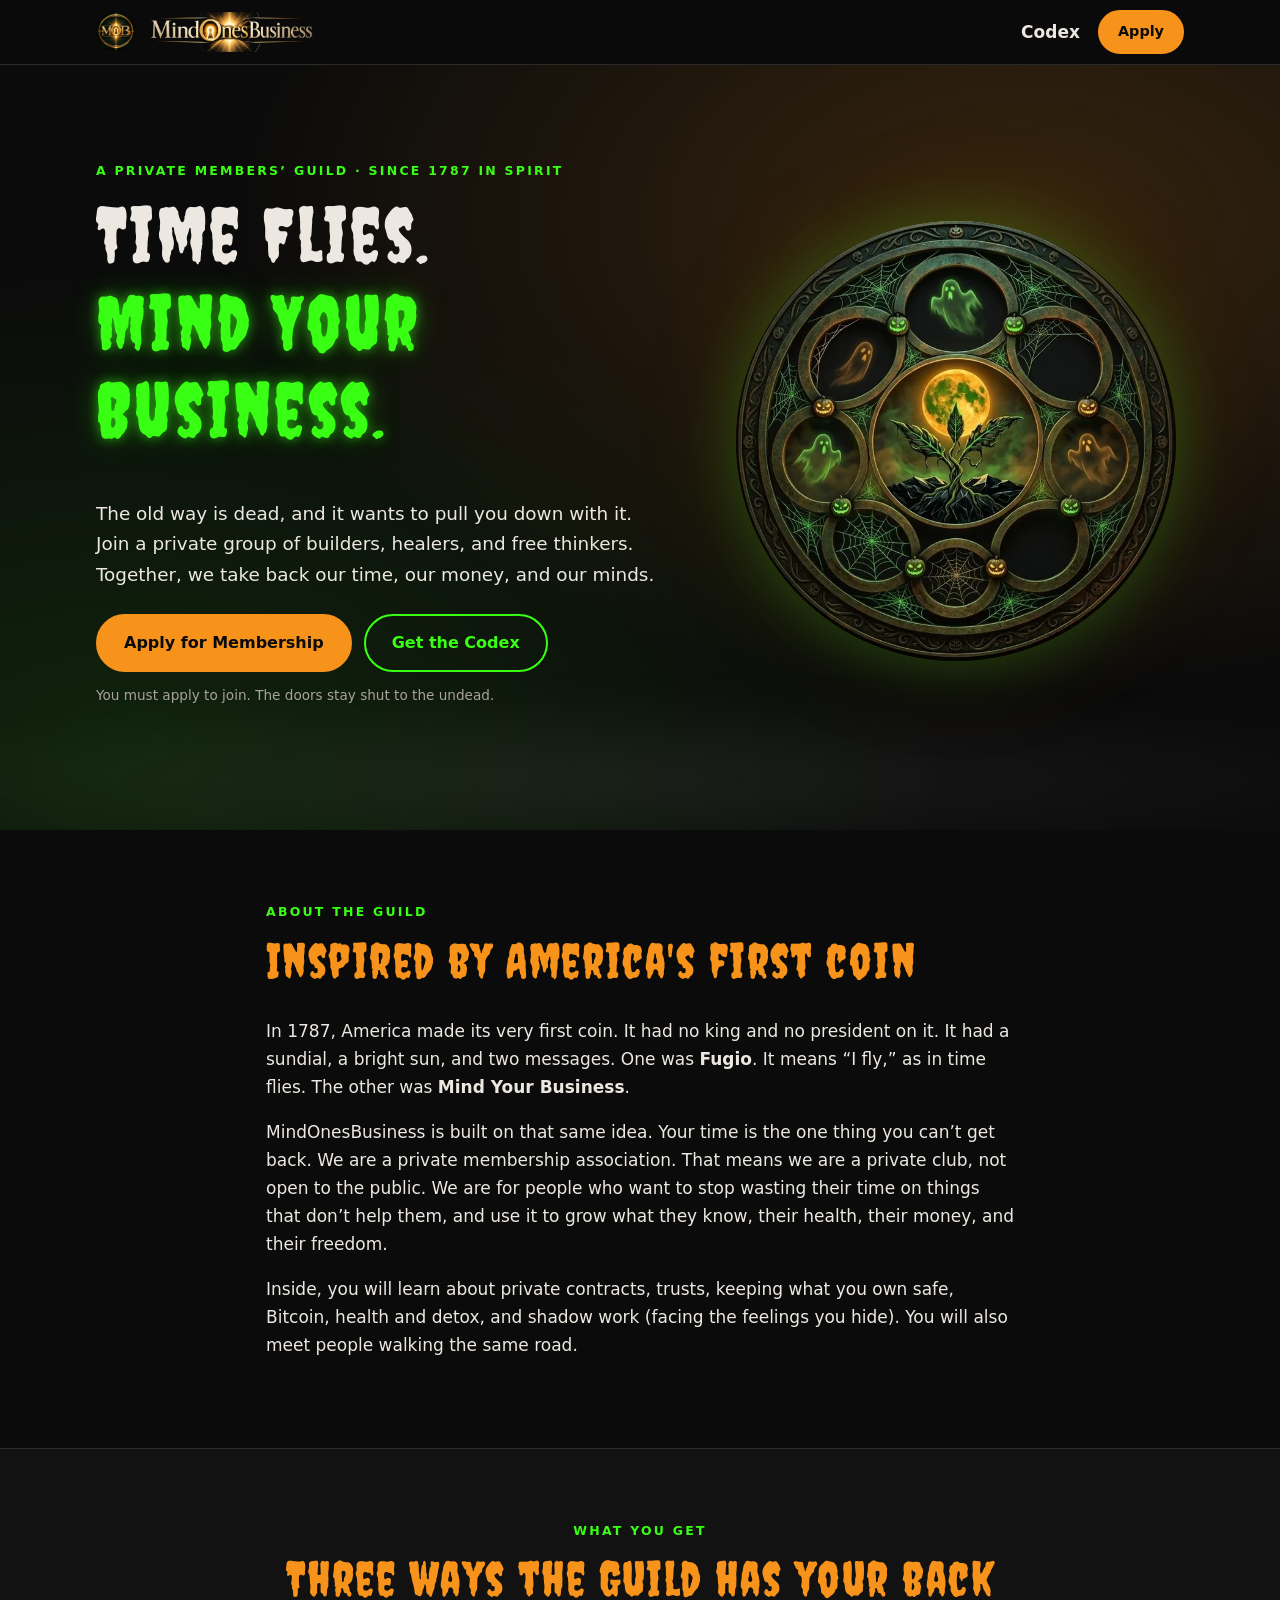
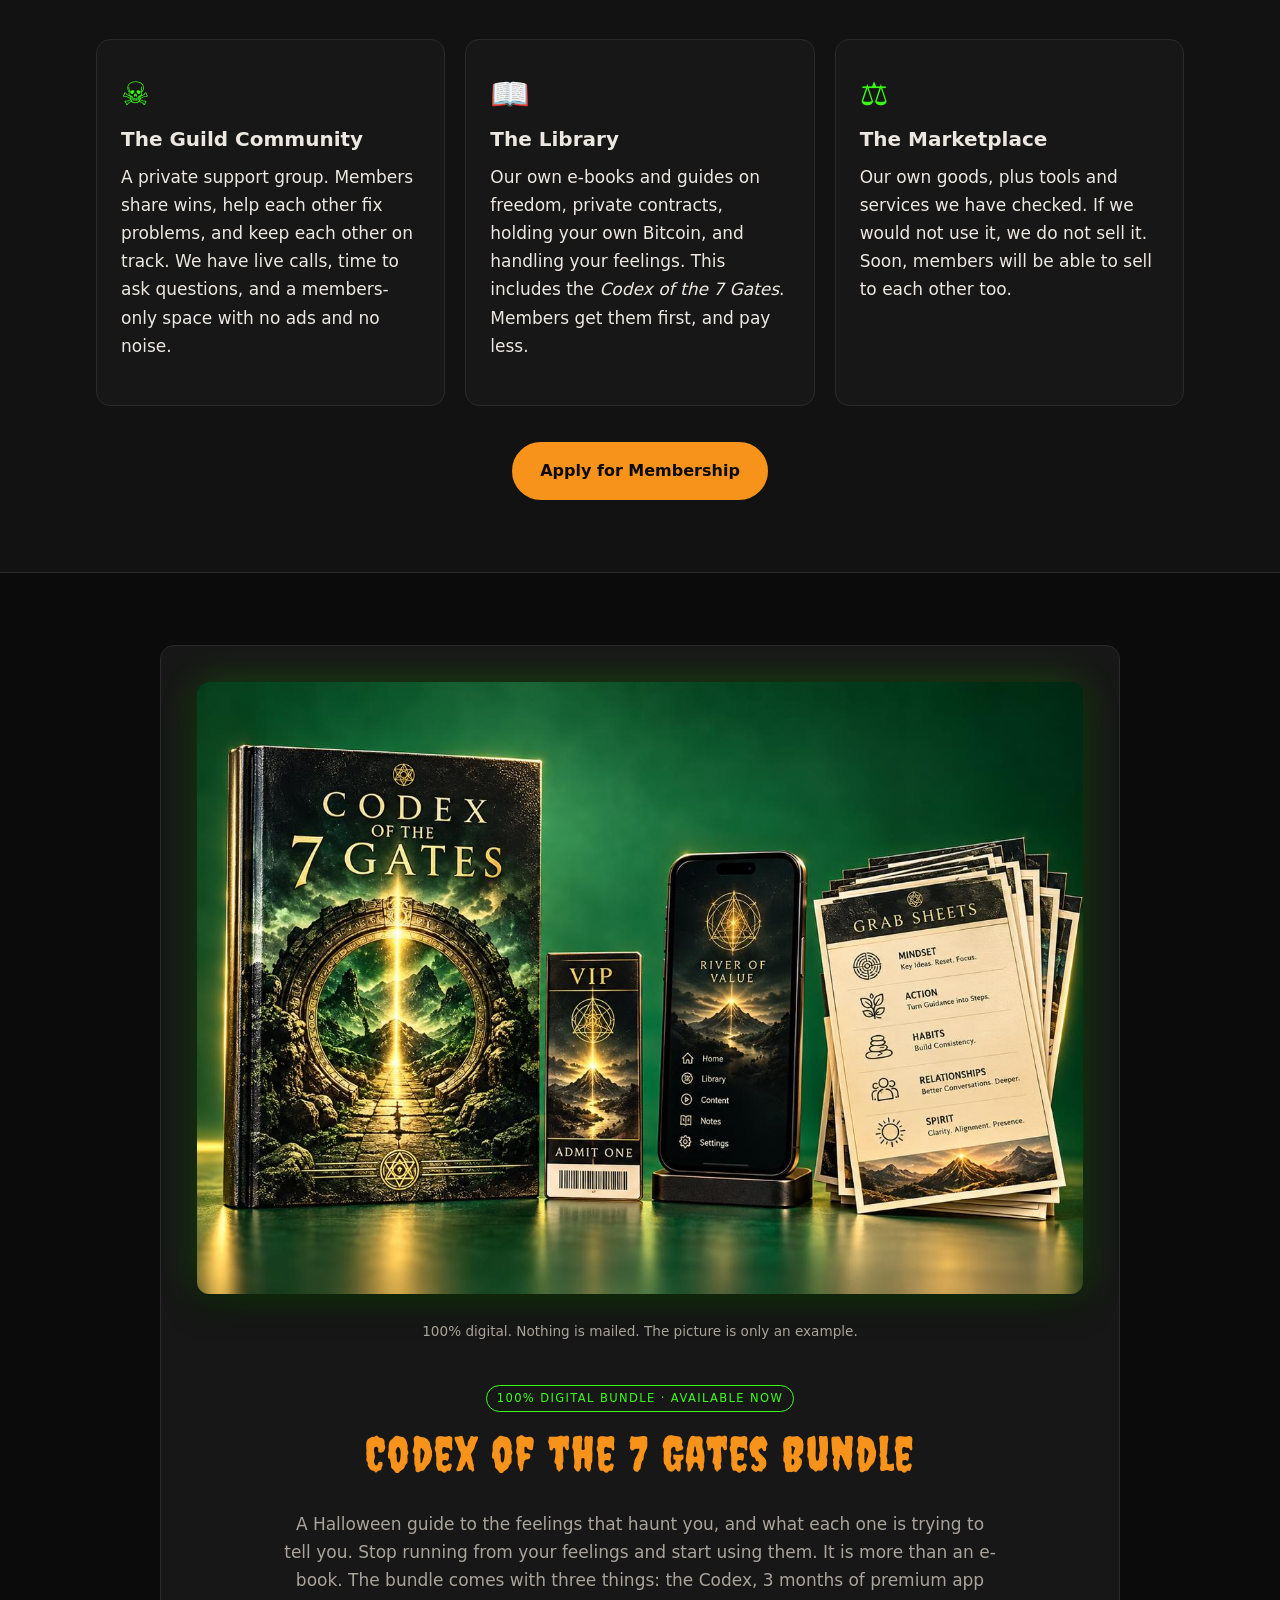
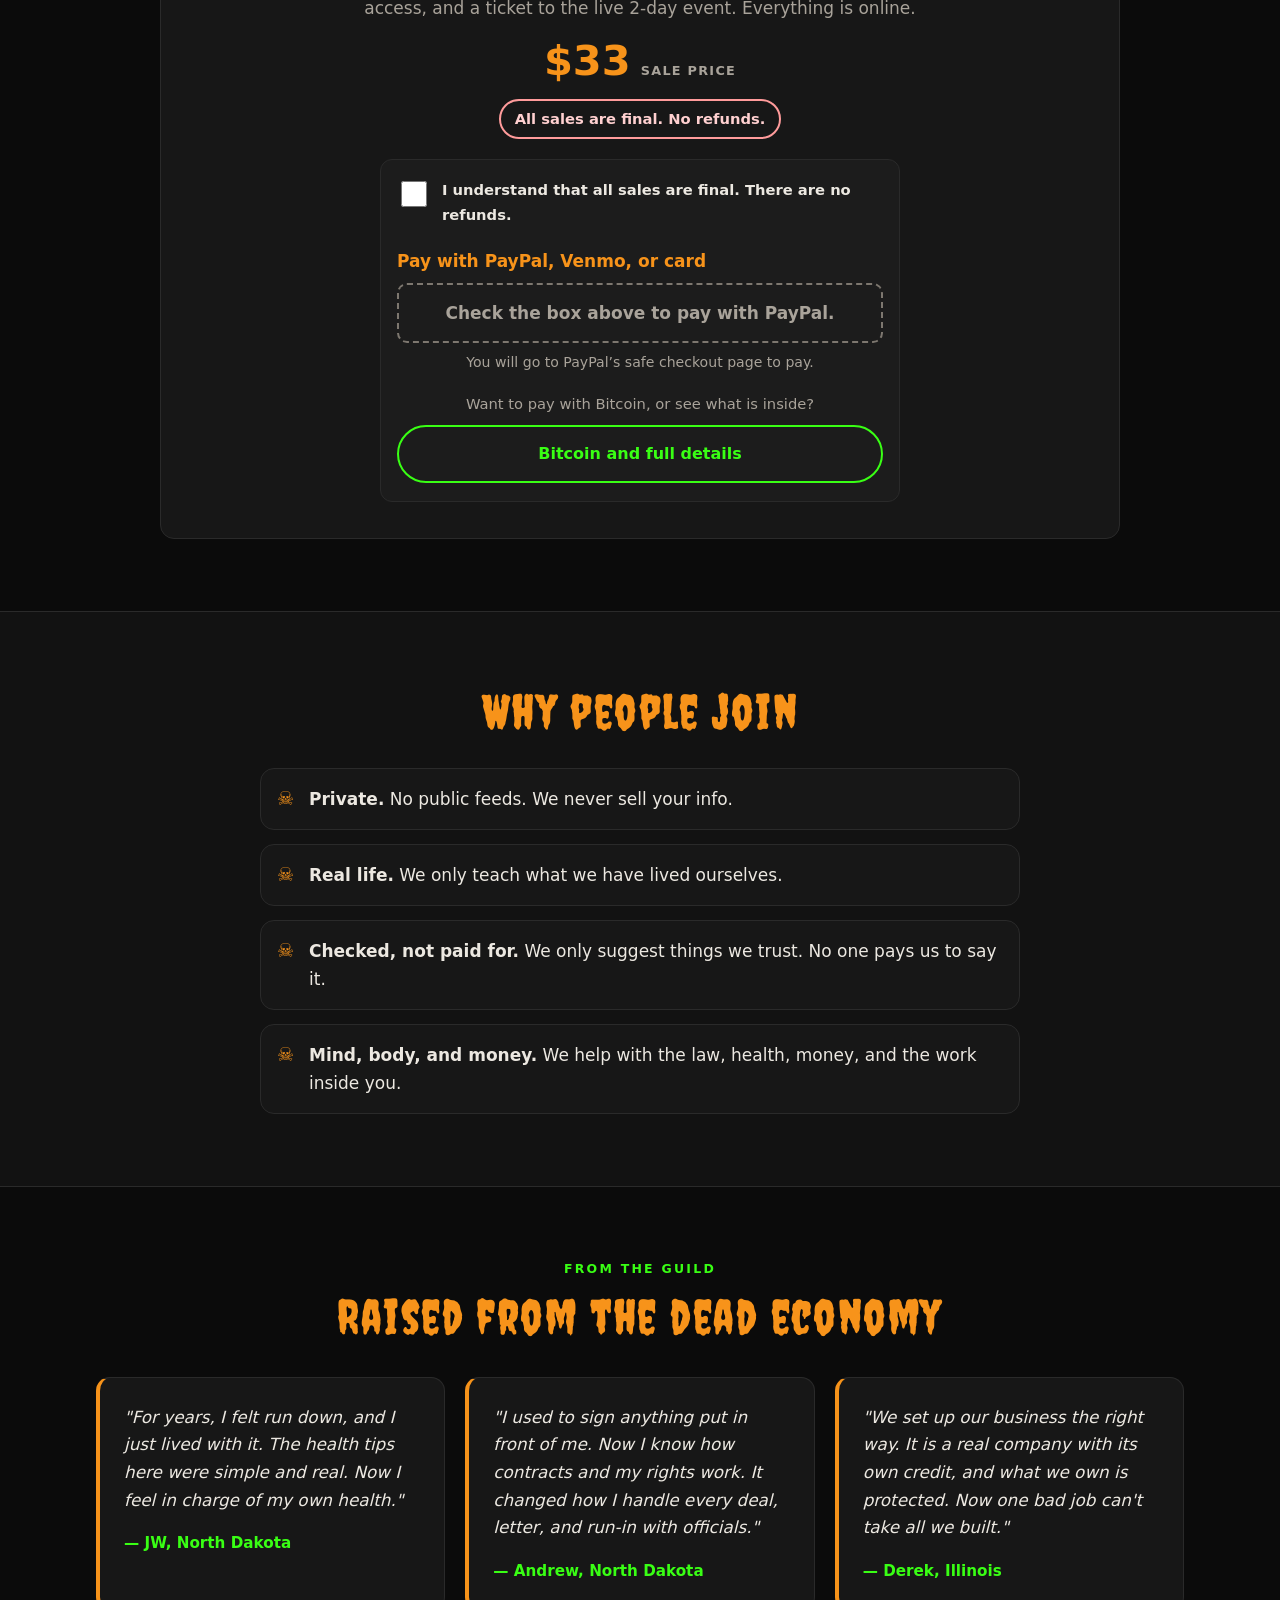
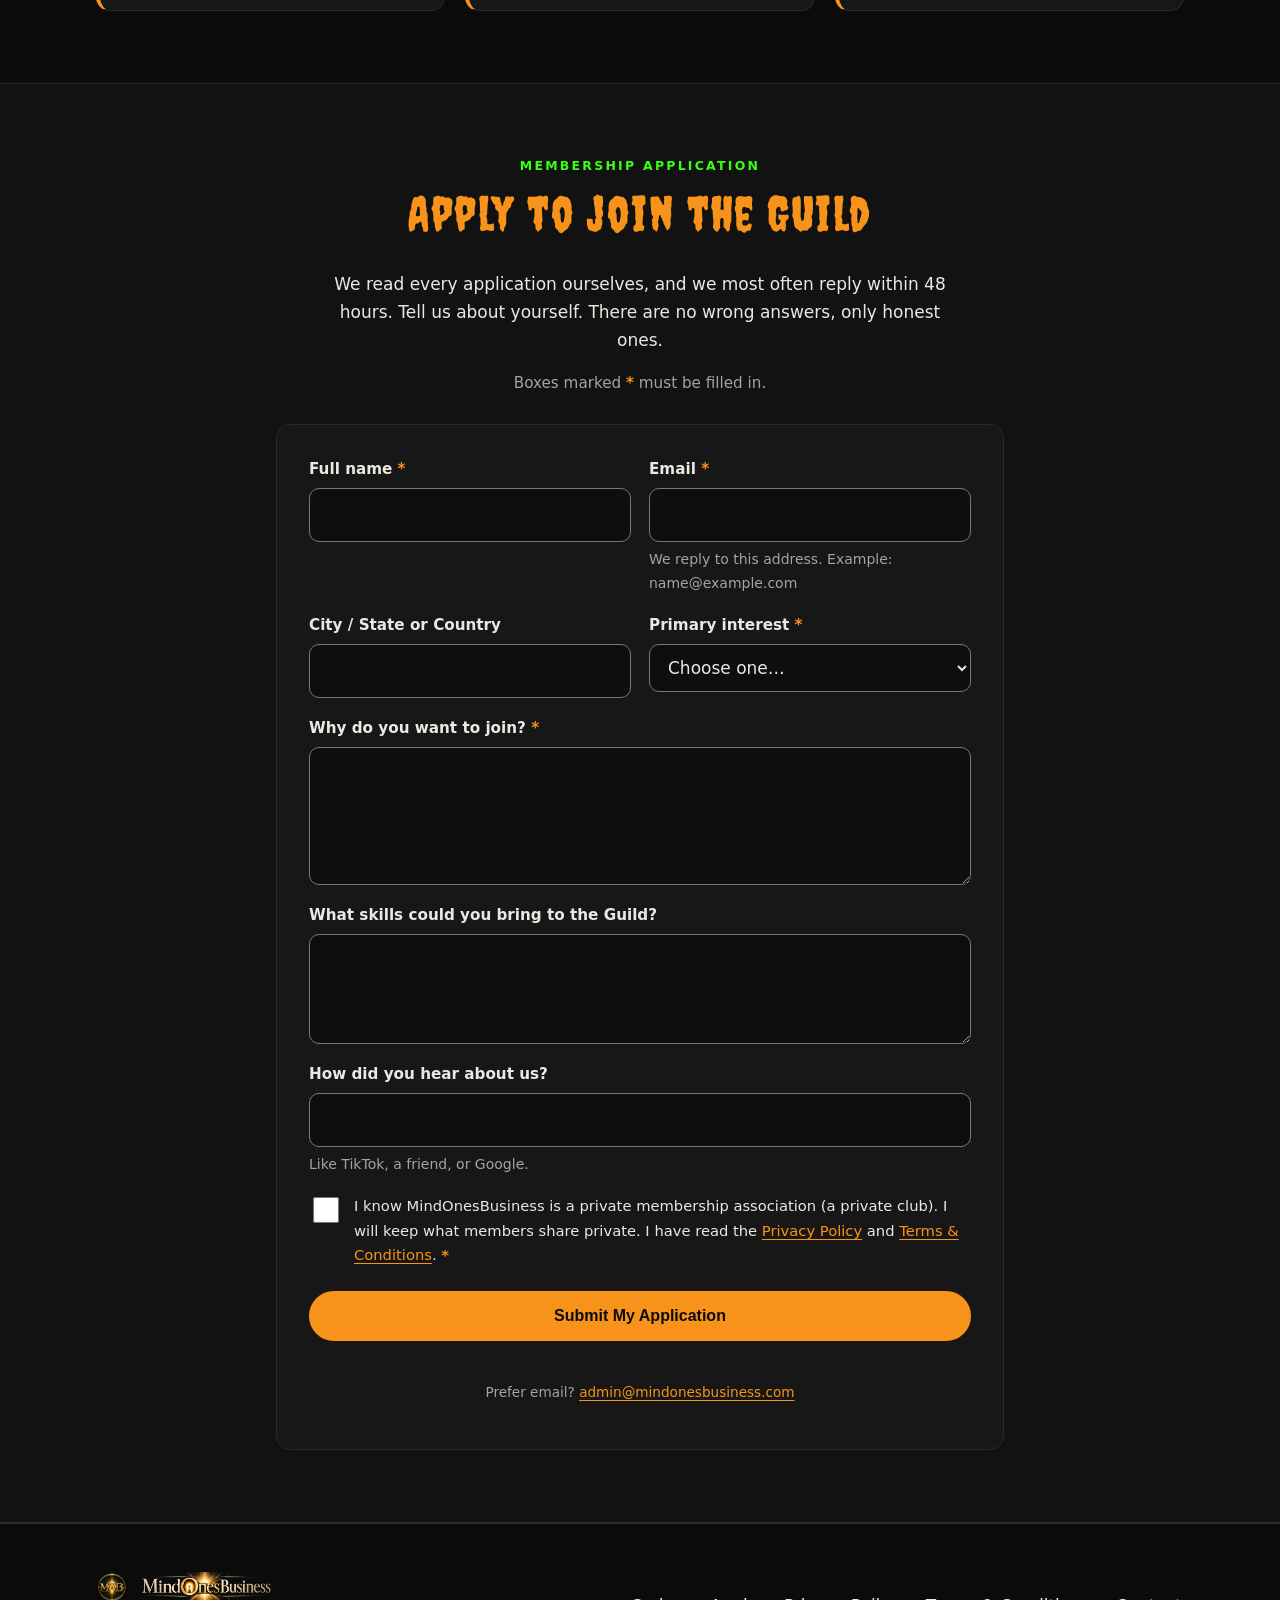
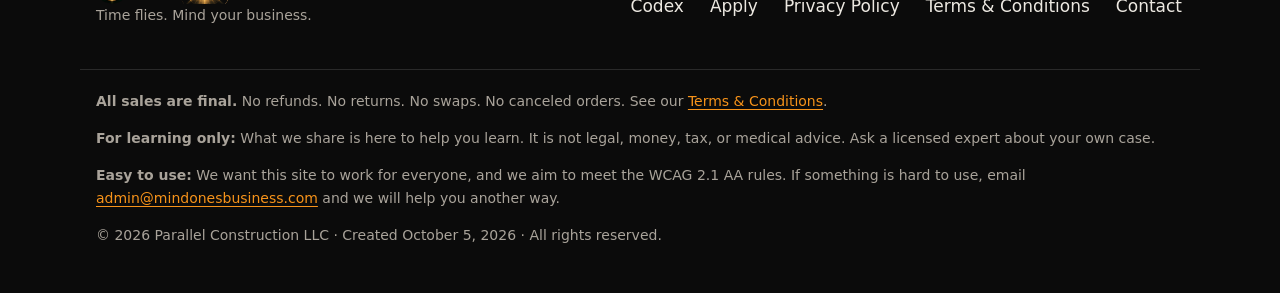
==== commit 4ecfa108: "Add files via upload" ====
--- a/index.html
+++ b/index.html
@@ -56,7 +56,7 @@
           <p class="lead">The old way is dead, and it wants to pull you down with it. Join a private group of builders, healers, and free thinkers. Together, we take back our time, our money, and our minds.</p>
           <div class="hero-actions">
             <a class="btn" href="#testimonials">Apply for Membership</a>
-            <a class="btn btn-ghost" href="#codex">Pre-order the Codex</a>
+            <a class="btn btn-ghost" href="#codex">Get the Codex</a>
           </div>
           <p class="microcopy">You must apply to join. The doors stay shut to the undead.</p>
         </div>
@@ -108,17 +108,18 @@
       </div>
     </section>
 
-    <!-- CODEX PRE-ORDER -->
+    <!-- CODEX BUNDLE -->
     <section class="section" id="codex" aria-labelledby="codex-title">
       <div class="container">
         <article class="feature">
           <img class="feature-cover" src="codex-bundle.jpg" alt="Mockup of the Codex of the 7 Gates Bundle. The picture is only an example. The bundle is the Codex digital file, 3 months of premium app access, and a ticket to the live 2-day event." width="1600" height="900" loading="lazy">
           <p class="img-note">100% digital. Nothing is mailed. The picture is only an example.</p>
           <div class="feature-body">
-            <span class="tag">100% Digital Bundle &middot; Pre-order</span>
+            <span class="tag">100% Digital Bundle &middot; Available now</span>
             <h2 id="codex-title">Codex of the 7 Gates Bundle</h2>
             <p>A Halloween guide to the feelings that haunt you, and what each one is trying to tell you. Stop running from your feelings and start using them. It is more than an e-book. The bundle comes with three things: the Codex, 3 months of premium app access, and a ticket to the live 2-day event. Everything is online.</p>
-            <p class="price"><span class="price-amt">$33</span> <span class="price-note">pre-order price</span></p>
+            <p class="price"><span class="price-amt">$33</span> <span class="price-note">sale price</span></p>
+            <p class="deal-note" data-deal-end="2026-11-16T00:00:00-06:00"><strong>Sale price ends November 15</strong> at 11:59 PM Central.</p>
             <p class="final-note"><strong>All sales are final.</strong> No refunds.</p>
 
             <div class="buy-box">
@@ -288,6 +289,15 @@
   <script src="script.js" defer></script>
   <script>
   (function () {
+    // Hide the "sale ends" line automatically after the deal ends
+    var now = Date.now();
+    document.querySelectorAll('[data-deal-end]').forEach(function (el) {
+      if (now >= Date.parse(el.getAttribute('data-deal-end'))) el.hidden = true;
+    });
+  })();
+  </script>
+  <script>
+  (function () {
     // PayPal: simple link to PayPal's checkout page, shown only after the final-sale box is checked
     var ack = document.getElementById('codex-final-ack');
     var link = document.getElementById('pp-link');
--- a/style.css
+++ b/style.css
@@ -341,3 +341,8 @@
 .logo-word { object-fit: contain; flex-shrink: 0; }
 @media (max-width: 400px) { .nav-link { padding: 0 8px; font-size: .95rem; } .nav-menu .btn-small { padding: 8px 14px; } }
 .nav-link, .nav-menu .btn-small { white-space: nowrap; }
+
+.deal-note { color: #ffd0d0; font-size: .95rem; margin: 0 0 14px; }
+.deal-note strong { color: #ffd0d0; }
+.deal-note[hidden] { display: none !important; }
+.feature-body .deal-note { color: #ffd0d0; }
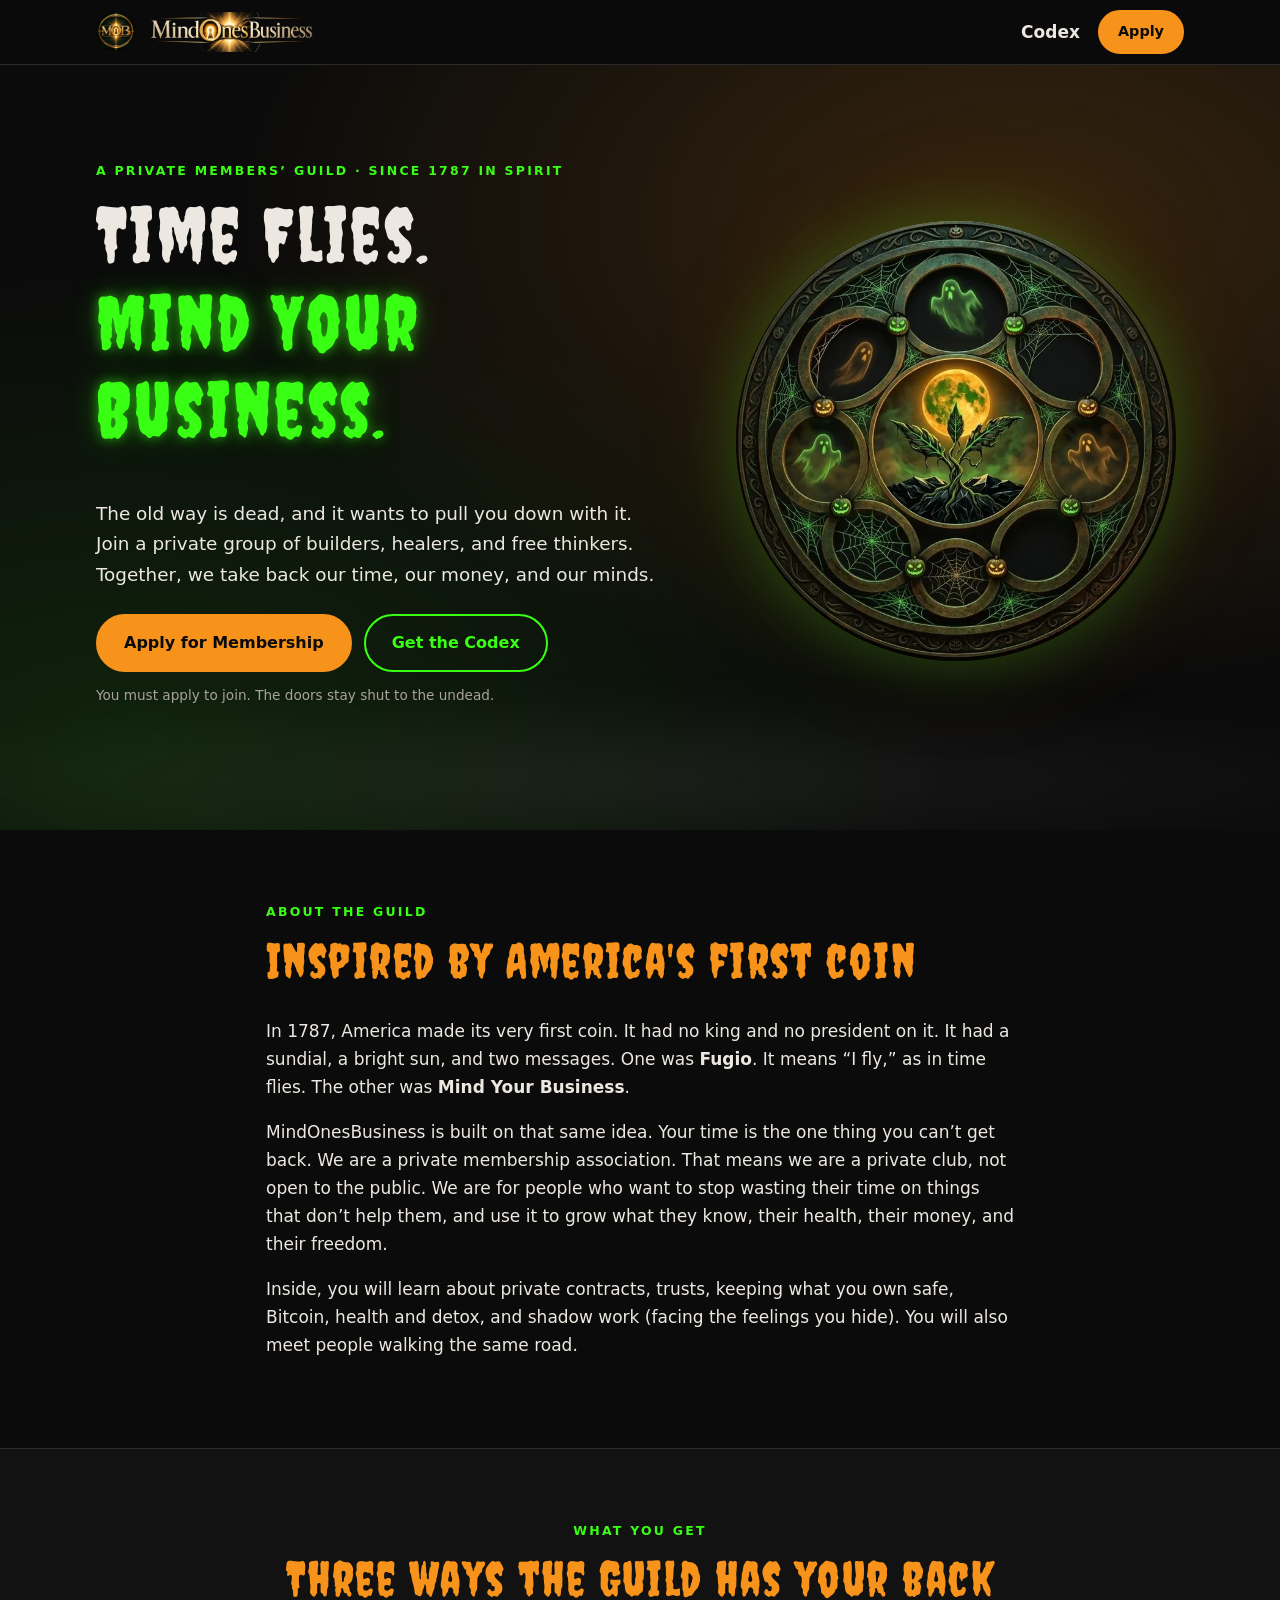
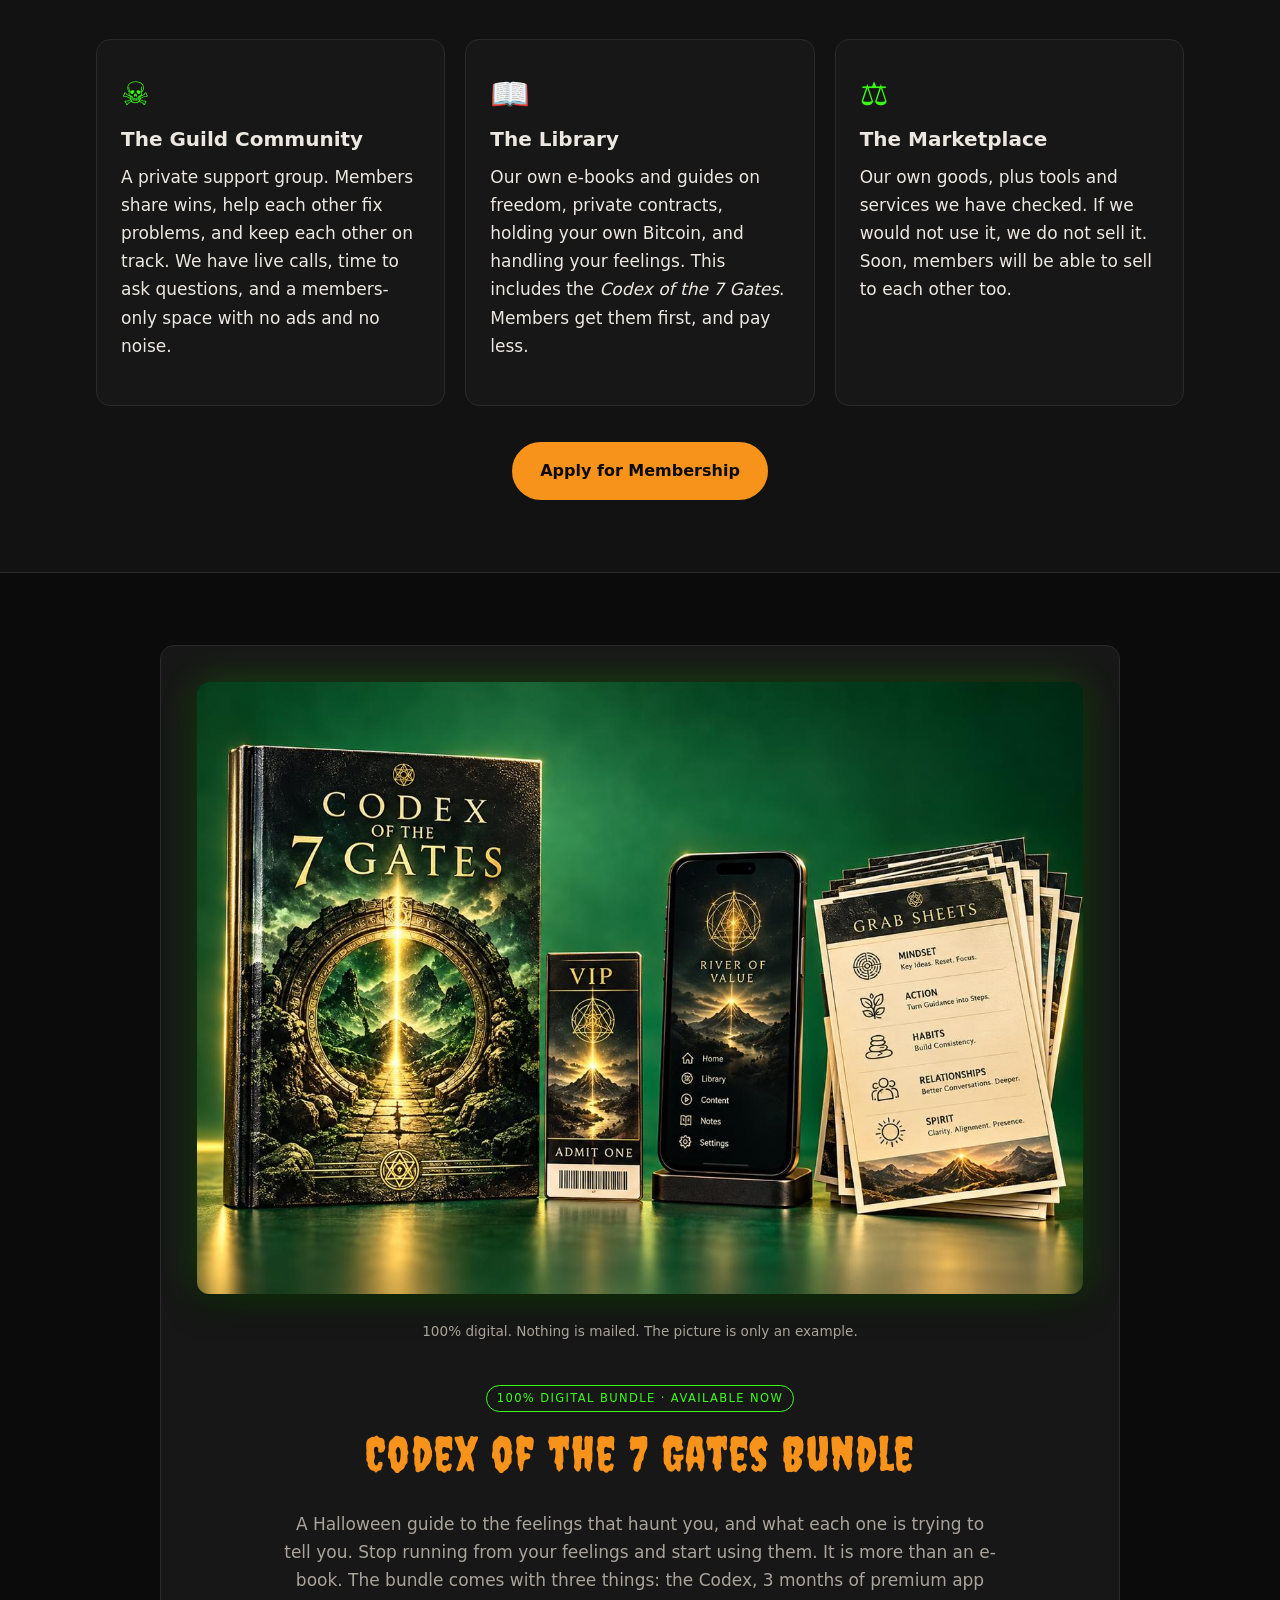
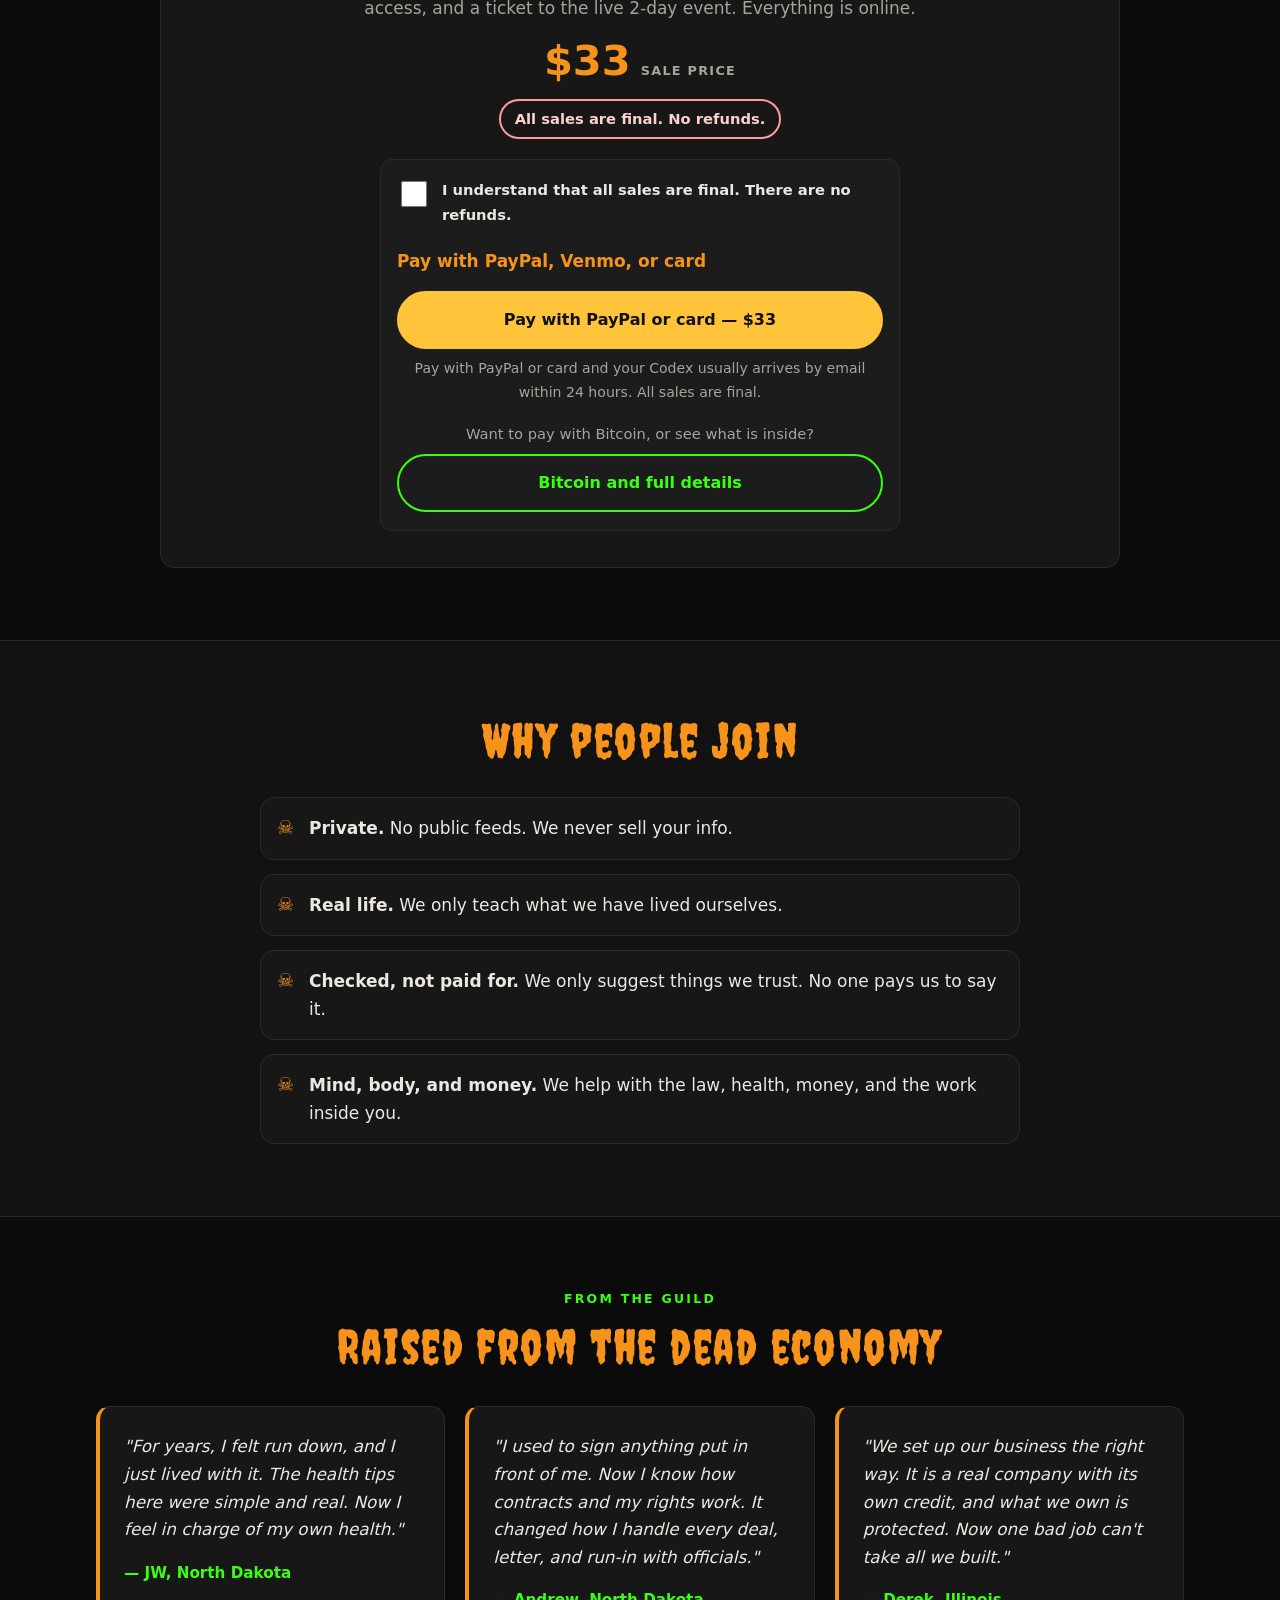
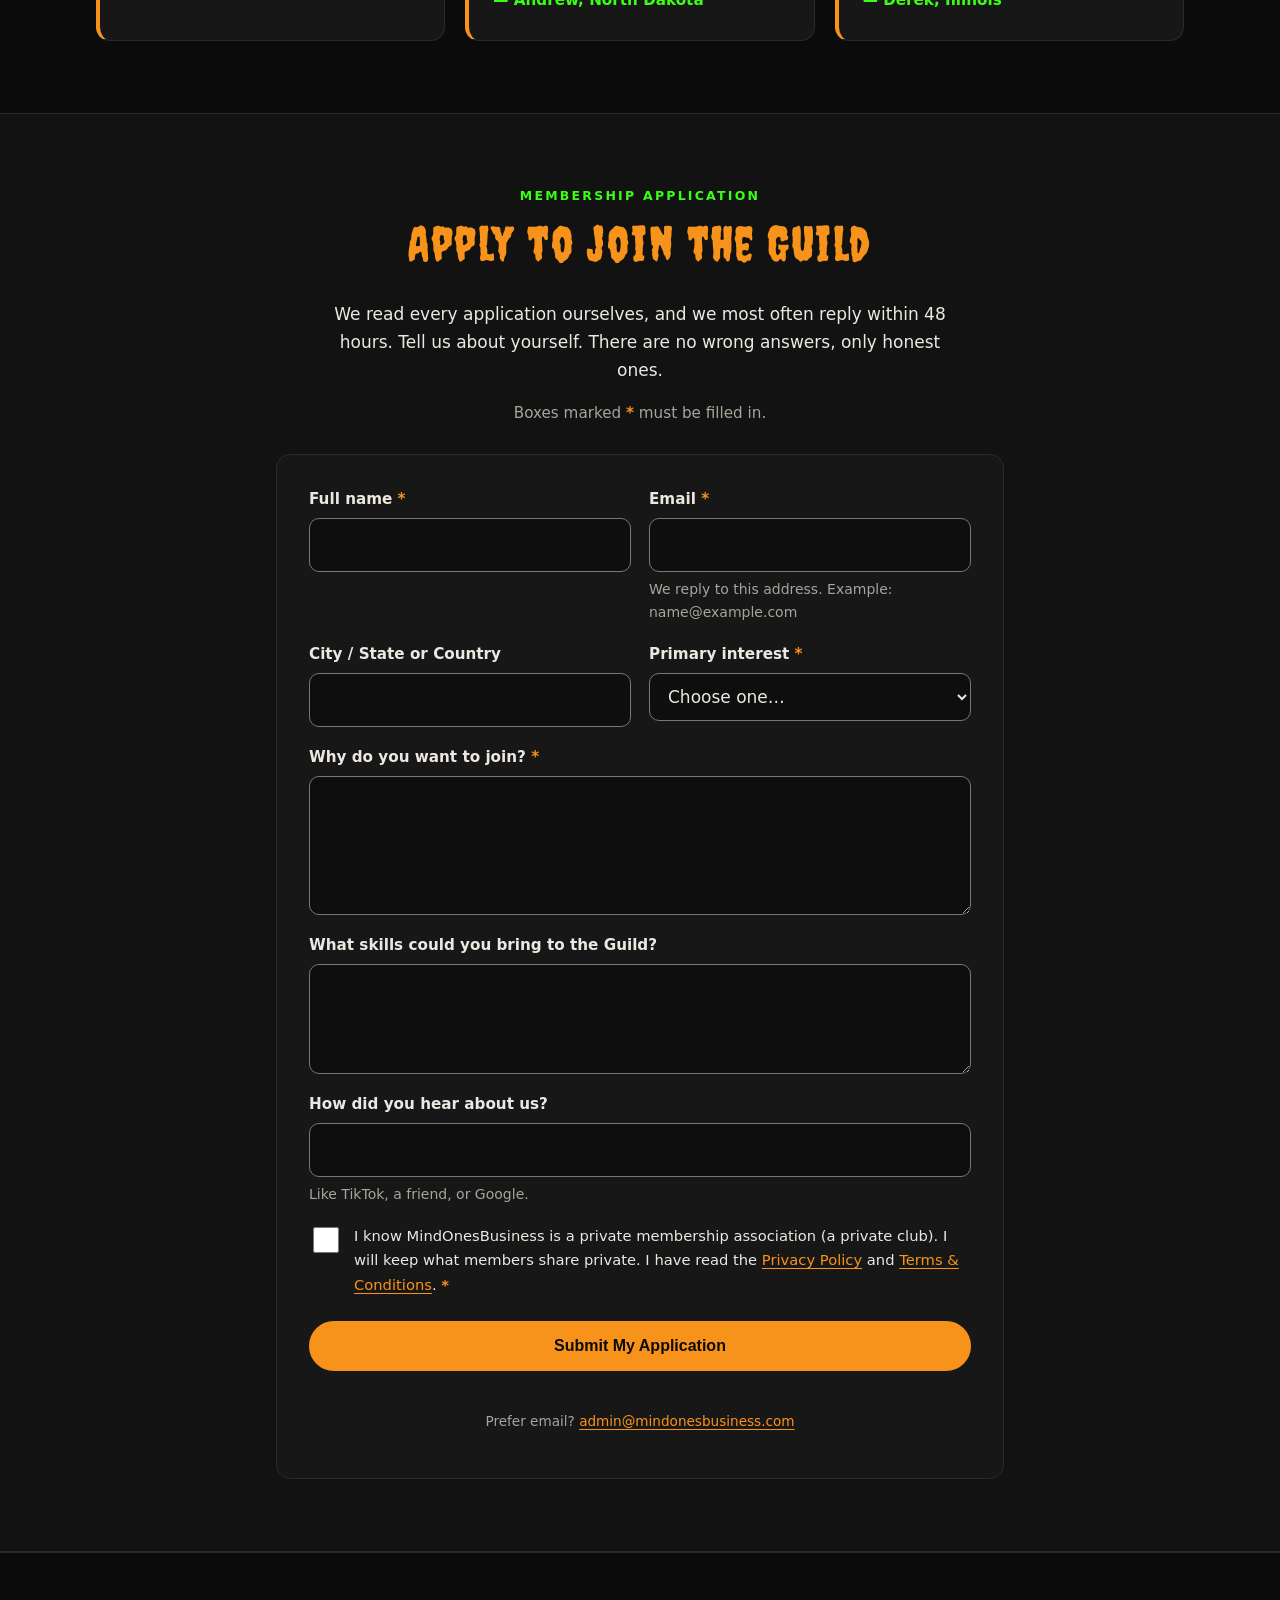
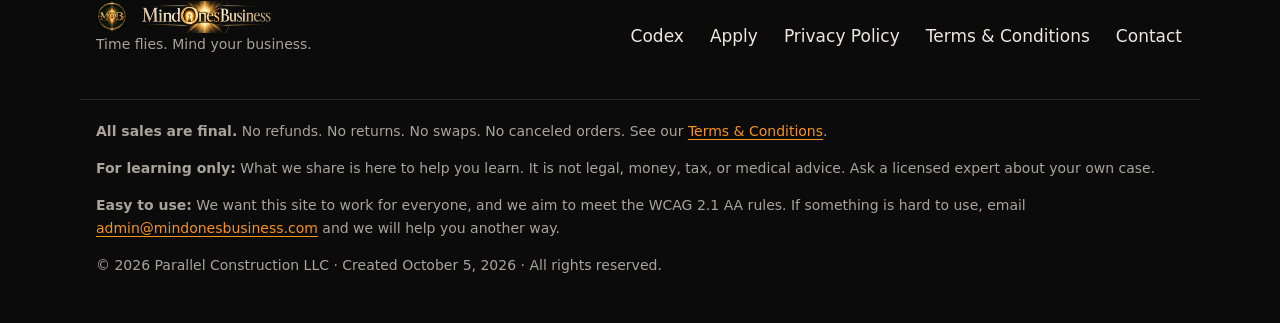
==== commit 7b69c81c: "Add files via upload" ====
--- a/index.html
+++ b/index.html
@@ -128,9 +128,8 @@
                 <label for="codex-final-ack">I understand that <strong>all sales are final</strong>. There are <strong>no refunds</strong>.</label>
               </div>
               <p class="buy-label">Pay with PayPal, Venmo, or card</p>
-              <p class="pp-locked" id="pp-locked">Check the box above to pay with PayPal.</p>
-              <a id="pp-link" class="btn btn-block pp-btn" href="https://www.paypal.com/ncp/payment/K5BB9Q3GMCUGU" hidden>Pay $33 with PayPal, Venmo, or card</a>
-              <p class="pp-note">You will go to PayPal&rsquo;s safe checkout page to pay.</p>
+              <a id="pp-link" class="btn btn-block pp-btn" href="https://mindonesbusiness.systeme.io/codex">Pay with PayPal or card &mdash; $33</a>
+              <p class="pp-note">Pay with PayPal or card and your Codex usually arrives by email within 24 hours. All sales are final.</p>
               <p class="buy-or">Want to pay with Bitcoin, or see what is inside?</p>
               <a class="btn btn-ghost" href="https://codex.mindonesbusiness.com">Bitcoin and full details</a>
             </div>
@@ -296,16 +295,5 @@
     });
   })();
   </script>
-  <script>
-  (function () {
-    // PayPal: simple link to PayPal's checkout page, shown only after the final-sale box is checked
-    var ack = document.getElementById('codex-final-ack');
-    var link = document.getElementById('pp-link');
-    var locked = document.getElementById('pp-locked');
-    if (!ack || !link) return;
-    function update() { link.hidden = !ack.checked; locked.hidden = ack.checked; }
-    ack.addEventListener('change', update); update();
-  })();
-  </script>
 </body>
 </html>
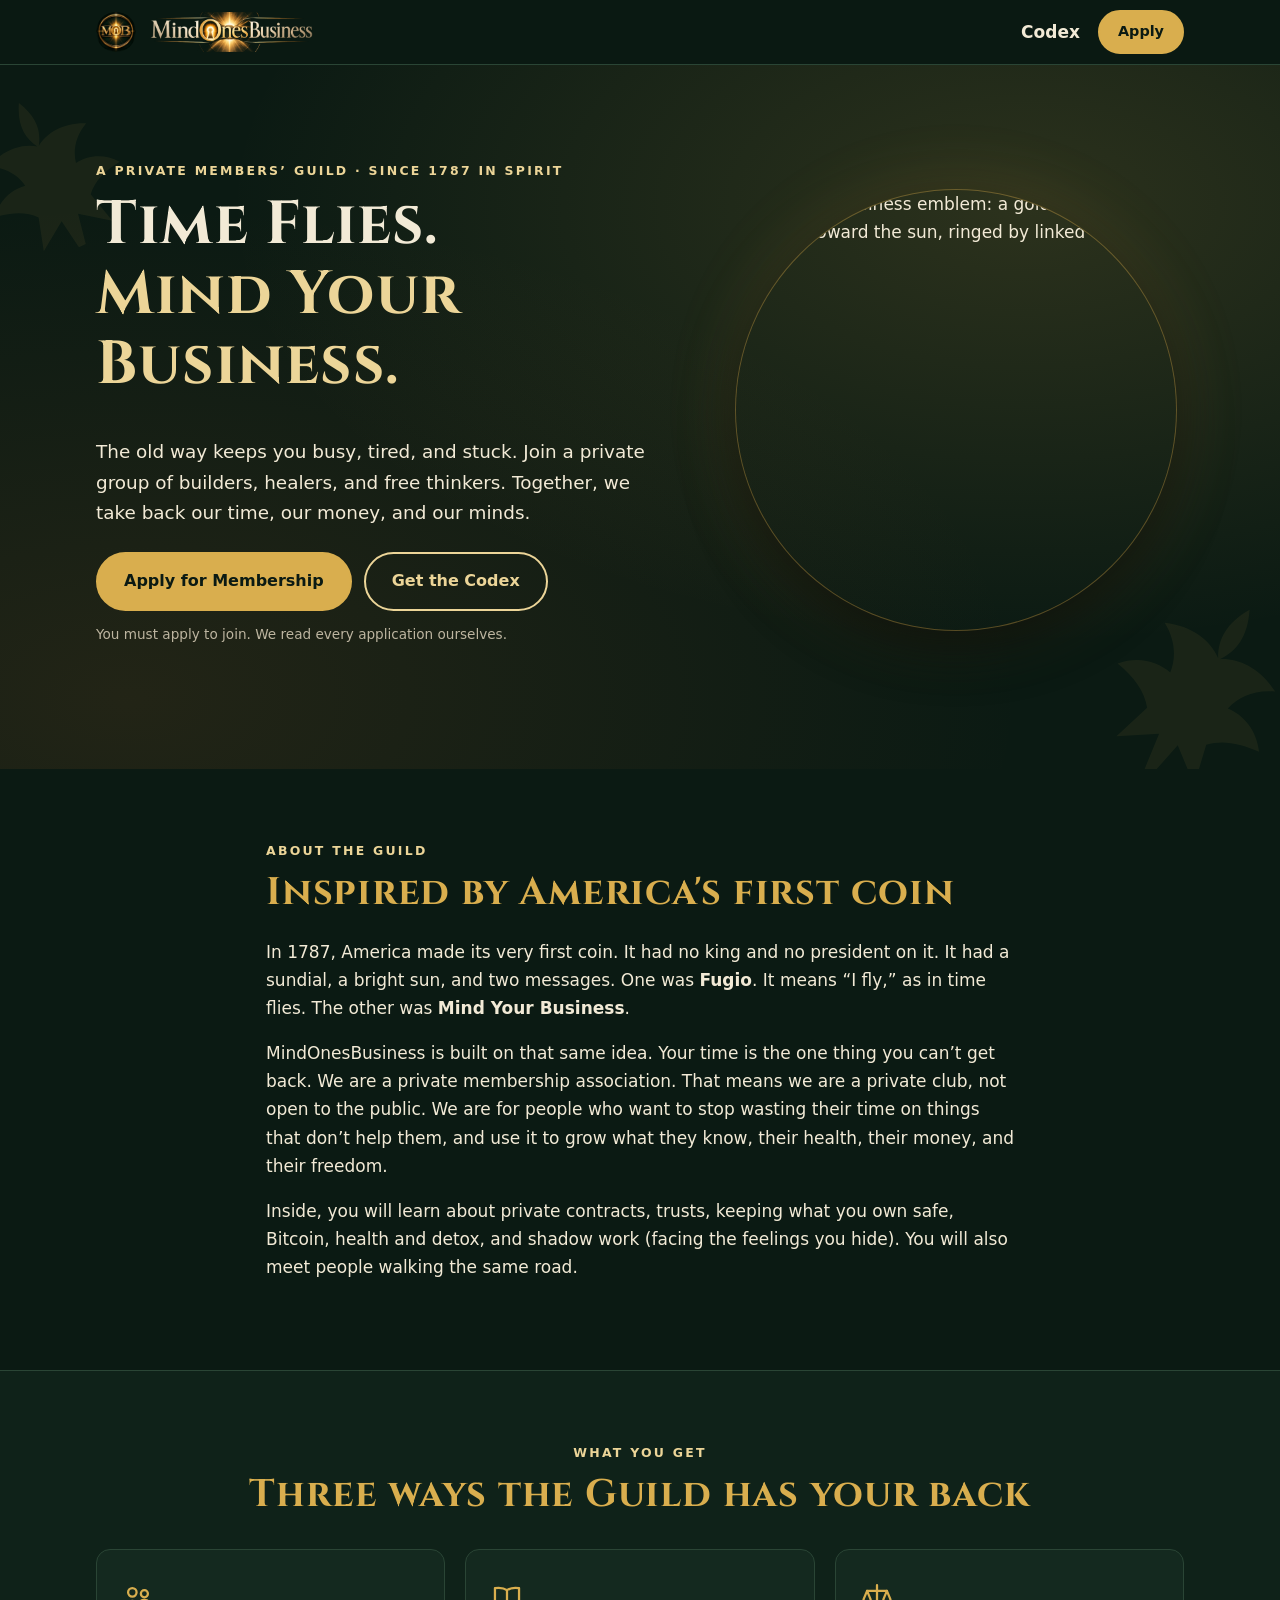
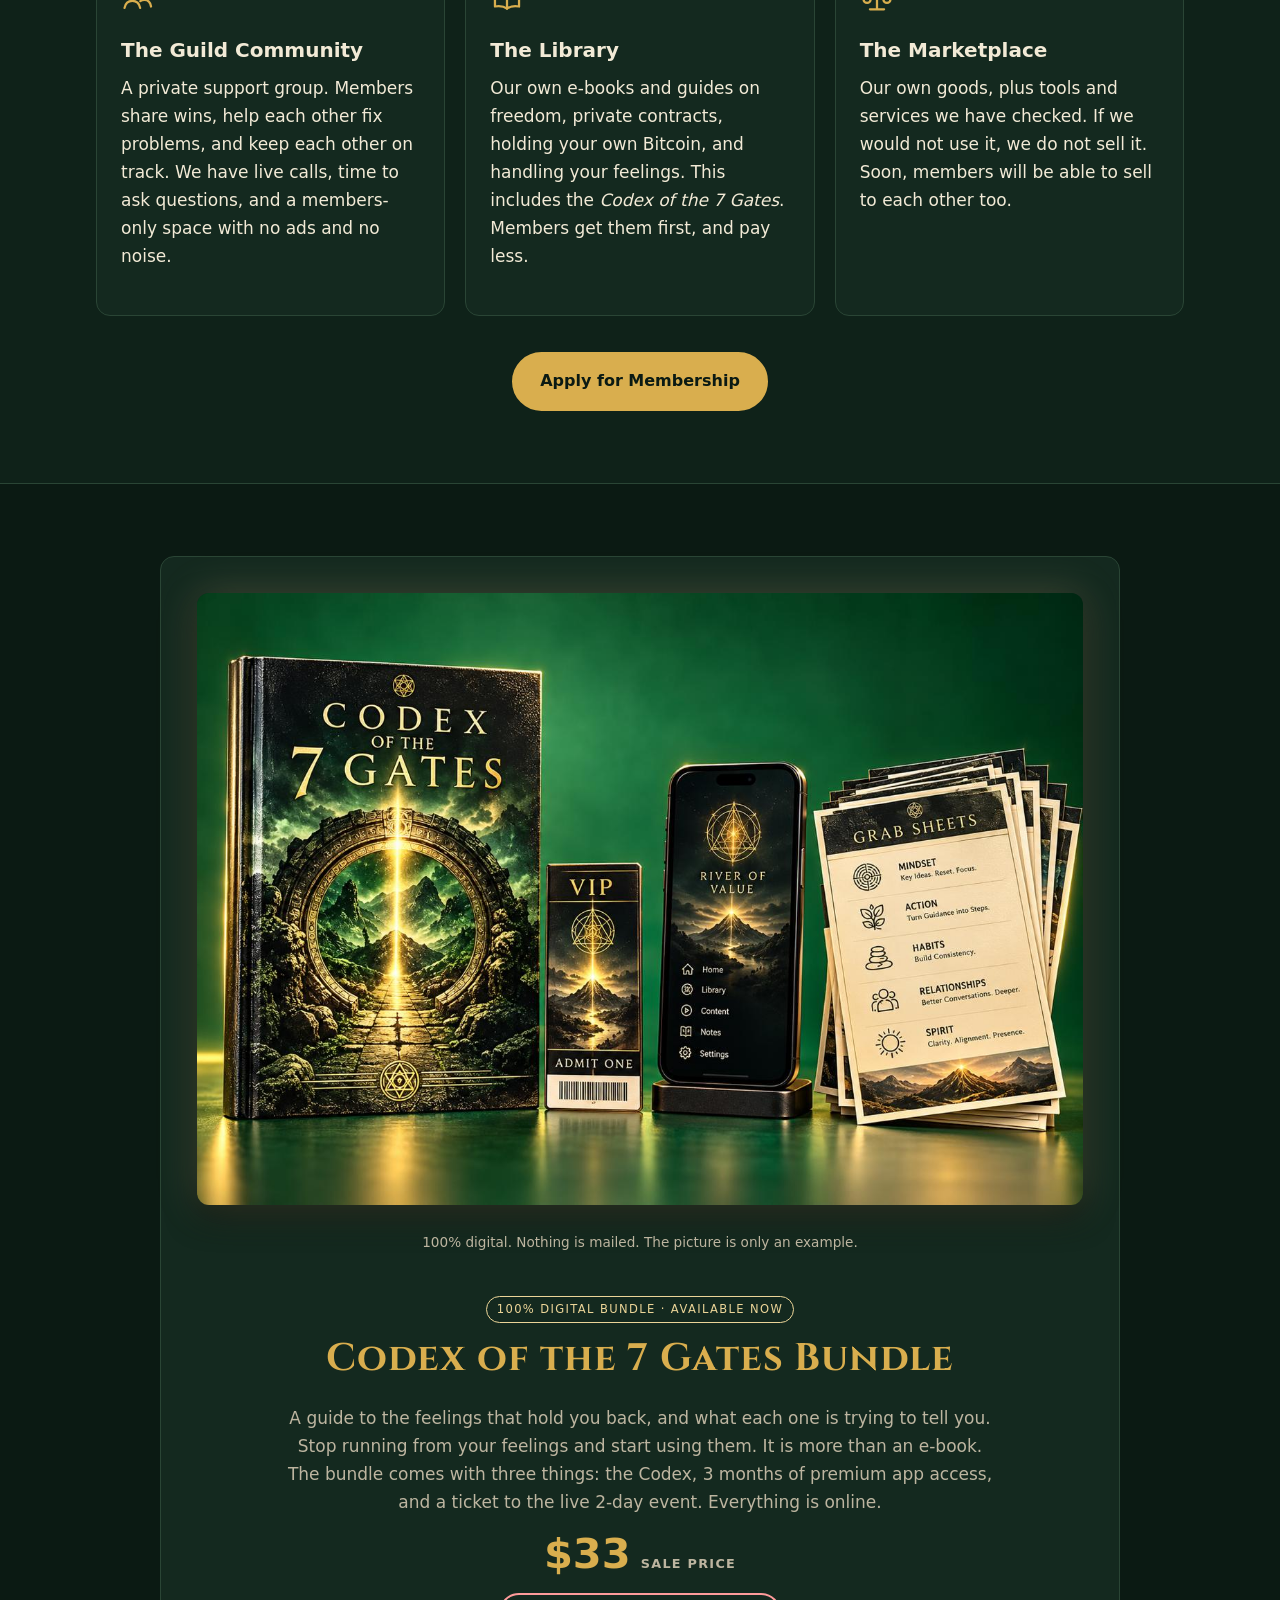
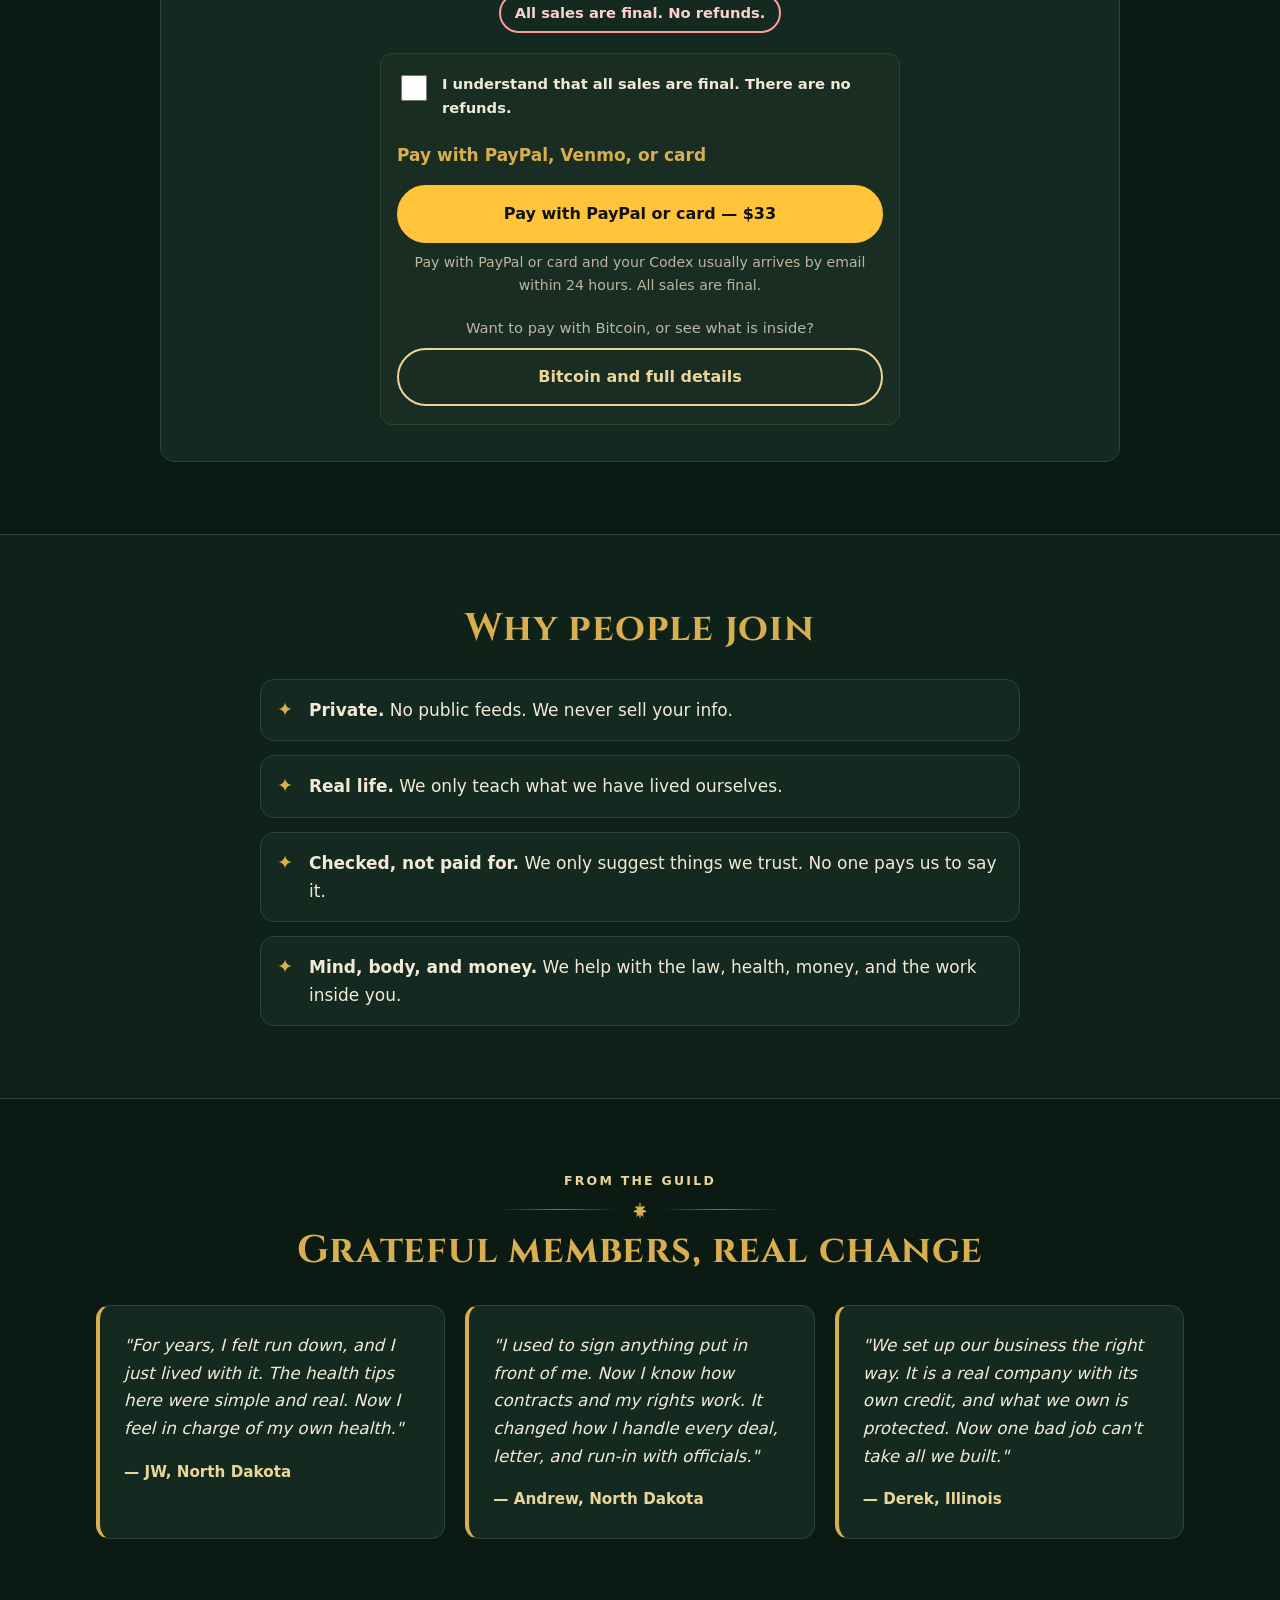
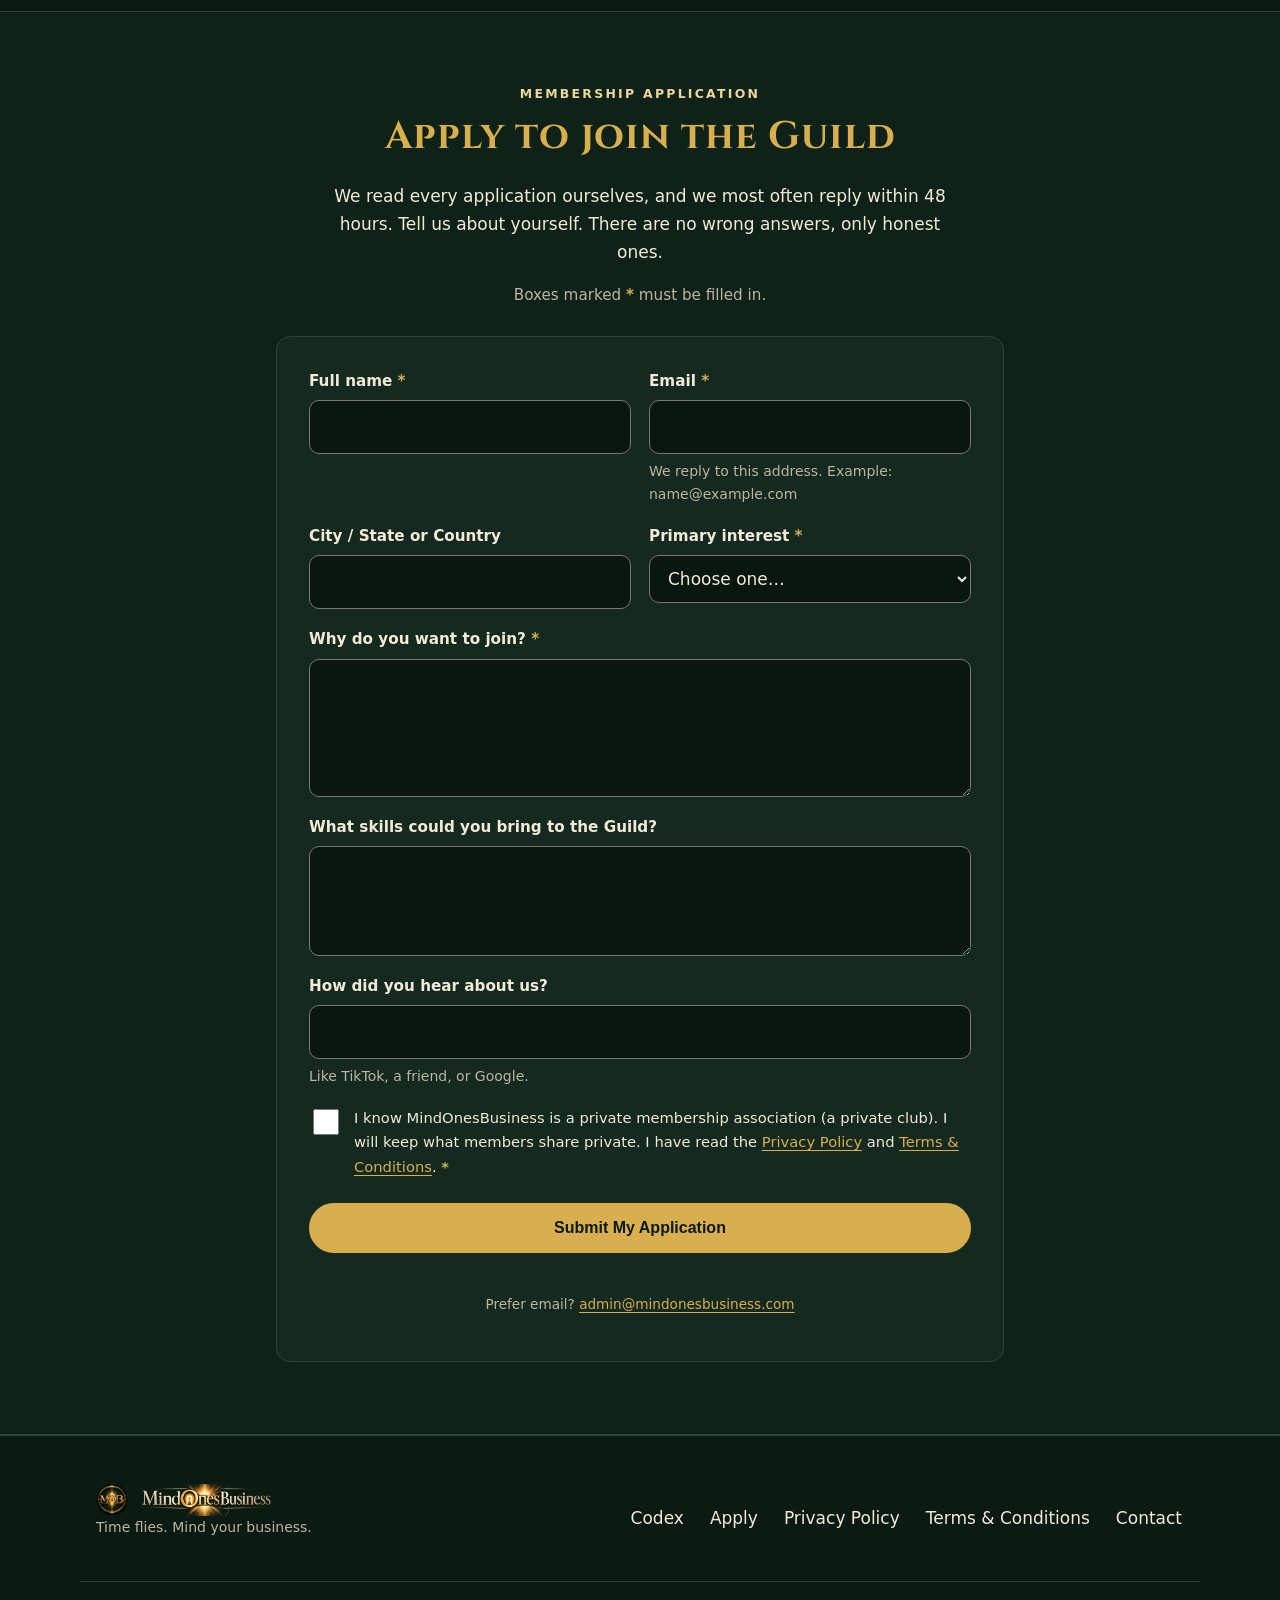
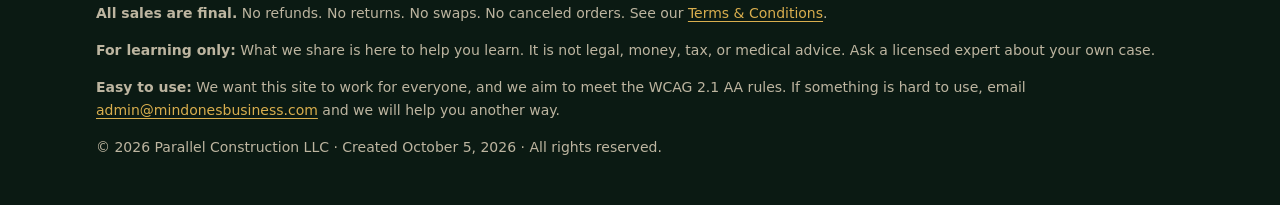
==== commit d42ecbe1: "Add files via upload" ====
--- a/index.html
+++ b/index.html
@@ -16,20 +16,21 @@
   <meta property="og:image" content="https://www.mindonesbusiness.com/og-image.jpg">
   <meta property="og:image:width" content="1200">
   <meta property="og:image:height" content="630">
-  <meta property="og:image:alt" content="MindOnesBusiness: Time Flies. Mind Your Business. Halloween guild emblem with ghosts, cobwebs and a harvest moon.">
+  <meta property="og:image:alt" content="MindOnesBusiness: Time Flies. Mind Your Business. A private members&rsquo; guild in forest green and gold.">
   <meta name="twitter:card" content="summary_large_image">
   <meta name="twitter:image" content="https://www.mindonesbusiness.com/og-image.jpg">
 
   <link rel="icon" href="/favicon.svg" type="image/svg+xml">
-  <meta name="theme-color" content="#0b0b0b">
+  <meta name="theme-color" content="#0b1a13">
 
   <link rel="preconnect" href="https://fonts.googleapis.com">
   <link rel="preconnect" href="https://fonts.gstatic.com" crossorigin>
-  <link href="https://fonts.googleapis.com/css2?family=Creepster&display=swap" rel="stylesheet">
+  <link href="https://fonts.googleapis.com/css2?family=Cinzel:wght@600;700&display=swap" rel="stylesheet">
   <link rel="stylesheet" href="style.css">
 </head>
 <body>
   <a class="skip-link" href="#main">Skip to content</a>
+  <div class="season-bar" data-deal-end="2026-12-01T00:00:00-06:00"><svg viewBox="0 0 24 24" aria-hidden="true" focusable="false"><path fill="currentColor" d="M12 1.8c-1.4 2.6-1.2 4.6-.1 6.3C10.2 6.9 7.6 6.6 4.9 7.9c2 1 3.1 2.6 3.4 4.3-1.8-.3-3.9.3-5.4 2.2 2.3.3 4.1 1 5.3 2.4L7 21.2l3.8-2.7.7 4.1h1l.7-4.1 3.8 2.7-1.2-4.4c1.2-1.4 3-2.1 5.3-2.4-1.5-1.9-3.6-2.5-5.4-2.2.3-1.7 1.4-3.3 3.4-4.3-2.7-1.3-5.3-1-7 .2 1.1-1.7 1.3-3.7-.1-6.3z"/></svg><span>This November, we give thanks for you.</span><svg viewBox="0 0 24 24" aria-hidden="true" focusable="false"><path fill="currentColor" d="M12 1.8c-1.4 2.6-1.2 4.6-.1 6.3C10.2 6.9 7.6 6.6 4.9 7.9c2 1 3.1 2.6 3.4 4.3-1.8-.3-3.9.3-5.4 2.2 2.3.3 4.1 1 5.3 2.4L7 21.2l3.8-2.7.7 4.1h1l.7-4.1 3.8 2.7-1.2-4.4c1.2-1.4 3-2.1 5.3-2.4-1.5-1.9-3.6-2.5-5.4-2.2.3-1.7 1.4-3.3 3.4-4.3-2.7-1.3-5.3-1-7 .2 1.1-1.7 1.3-3.7-.1-6.3z"/></svg></div>
 
   <header class="site-header">
     <nav class="nav container" aria-label="Main navigation">
@@ -48,21 +49,22 @@
   <main id="main">
     <!-- HERO -->
     <section class="hero" id="top" aria-labelledby="hero-title">
-      <div class="fog" aria-hidden="true"></div>
+      <svg class="leaf-deco l1" viewBox="0 0 24 24" aria-hidden="true" focusable="false"><path fill="currentColor" d="M12 1.8c-1.4 2.6-1.2 4.6-.1 6.3C10.2 6.9 7.6 6.6 4.9 7.9c2 1 3.1 2.6 3.4 4.3-1.8-.3-3.9.3-5.4 2.2 2.3.3 4.1 1 5.3 2.4L7 21.2l3.8-2.7.7 4.1h1l.7-4.1 3.8 2.7-1.2-4.4c1.2-1.4 3-2.1 5.3-2.4-1.5-1.9-3.6-2.5-5.4-2.2.3-1.7 1.4-3.3 3.4-4.3-2.7-1.3-5.3-1-7 .2 1.1-1.7 1.3-3.7-.1-6.3z"/></svg>
+      <svg class="leaf-deco l2" viewBox="0 0 24 24" aria-hidden="true" focusable="false"><path fill="currentColor" d="M12 1.8c-1.4 2.6-1.2 4.6-.1 6.3C10.2 6.9 7.6 6.6 4.9 7.9c2 1 3.1 2.6 3.4 4.3-1.8-.3-3.9.3-5.4 2.2 2.3.3 4.1 1 5.3 2.4L7 21.2l3.8-2.7.7 4.1h1l.7-4.1 3.8 2.7-1.2-4.4c1.2-1.4 3-2.1 5.3-2.4-1.5-1.9-3.6-2.5-5.4-2.2.3-1.7 1.4-3.3 3.4-4.3-2.7-1.3-5.3-1-7 .2 1.1-1.7 1.3-3.7-.1-6.3z"/></svg>
       <div class="container hero-grid">
         <div class="hero-copy">
           <p class="eyebrow">A Private Members&rsquo; Guild &middot; Since 1787 in spirit</p>
           <h1 id="hero-title">Time Flies.<br><span class="glow">Mind Your Business.</span></h1>
-          <p class="lead">The old way is dead, and it wants to pull you down with it. Join a private group of builders, healers, and free thinkers. Together, we take back our time, our money, and our minds.</p>
+          <p class="lead">The old way keeps you busy, tired, and stuck. Join a private group of builders, healers, and free thinkers. Together, we take back our time, our money, and our minds.</p>
           <div class="hero-actions">
             <a class="btn" href="#testimonials">Apply for Membership</a>
             <a class="btn btn-ghost" href="#codex">Get the Codex</a>
           </div>
-          <p class="microcopy">You must apply to join. The doors stay shut to the undead.</p>
+          <p class="microcopy">You must apply to join. We read every application ourselves.</p>
         </div>
 
         <figure class="emblem">
-          <img src="[data-uri]" alt="Halloween MindOnesBusiness emblem: a vine-wrapped seedling rising from cracked stone beneath a glowing harvest moon, ringed by circles holding ghosts, cobwebs and jack-o'-lantern rivets" width="720" height="720" fetchpriority="high">
+          <img src="hero-emblem.webp" alt="MindOnesBusiness emblem: a gold seedling growing toward the sun, ringed by linked circles" width="720" height="720" fetchpriority="high">
         </figure>
       </div>
     </section>
@@ -87,17 +89,17 @@
         <h2 class="center" id="solutions-title">Three ways the Guild has your back</h2>
         <div class="cards">
           <article class="card">
-            <div class="icon" aria-hidden="true">&#9760;</div>
+            <div class="icon" aria-hidden="true"><svg viewBox="0 0 24 24" aria-hidden="true" focusable="false"><g fill="none" stroke="currentColor" stroke-width="1.6" stroke-linecap="round" stroke-linejoin="round"><circle cx="8" cy="8" r="3"/><circle cx="16.5" cy="9" r="2.5"/><path d="M2.5 19c.6-3.3 2.8-5 5.5-5s4.9 1.7 5.5 5"/><path d="M13.6 14.2c.9-.6 1.9-.9 2.9-.9 2.3 0 4.2 1.5 4.7 4.7"/></g></svg></div>
             <h3>The Guild Community</h3>
             <p>A private support group. Members share wins, help each other fix problems, and keep each other on track. We have live calls, time to ask questions, and a members-only space with no ads and no noise.</p>
           </article>
           <article class="card">
-            <div class="icon" aria-hidden="true">&#128214;</div>
+            <div class="icon" aria-hidden="true"><svg viewBox="0 0 24 24" aria-hidden="true" focusable="false"><g fill="none" stroke="currentColor" stroke-width="1.6" stroke-linecap="round" stroke-linejoin="round"><path d="M12 6.5C10 5 7 4.5 3.5 5v13c3.5-.5 6.5 0 8.5 1.5 2-1.5 5-2 8.5-1.5V5C17 4.5 14 5 12 6.5z"/><path d="M12 6.5v13"/></g></svg></div>
             <h3>The Library</h3>
             <p>Our own e-books and guides on freedom, private contracts, holding your own Bitcoin, and handling your feelings. This includes the <em>Codex of the 7 Gates</em>. Members get them first, and pay less.</p>
           </article>
           <article class="card">
-            <div class="icon" aria-hidden="true">&#9878;</div>
+            <div class="icon" aria-hidden="true"><svg viewBox="0 0 24 24" aria-hidden="true" focusable="false"><g fill="none" stroke="currentColor" stroke-width="1.6" stroke-linecap="round" stroke-linejoin="round"><path d="M12 3v17M7 20h10M5 7h14"/><path d="M5 7l-2.5 6a2.5 2.5 0 0 0 5 0z"/><path d="M19 7l-2.5 6a2.5 2.5 0 0 0 5 0z"/></g></svg></div>
             <h3>The Marketplace</h3>
             <p>Our own goods, plus tools and services we have checked. If we would not use it, we do not sell it. Soon, members will be able to sell to each other too.</p>
           </article>
@@ -117,7 +119,7 @@
           <div class="feature-body">
             <span class="tag">100% Digital Bundle &middot; Available now</span>
             <h2 id="codex-title">Codex of the 7 Gates Bundle</h2>
-            <p>A Halloween guide to the feelings that haunt you, and what each one is trying to tell you. Stop running from your feelings and start using them. It is more than an e-book. The bundle comes with three things: the Codex, 3 months of premium app access, and a ticket to the live 2-day event. Everything is online.</p>
+            <p>A guide to the feelings that hold you back, and what each one is trying to tell you. Stop running from your feelings and start using them. It is more than an e-book. The bundle comes with three things: the Codex, 3 months of premium app access, and a ticket to the live 2-day event. Everything is online.</p>
             <p class="price"><span class="price-amt">$33</span> <span class="price-note">sale price</span></p>
             <p class="deal-note" data-deal-end="2026-11-16T00:00:00-06:00"><strong>Sale price ends November 15</strong> at 11:59 PM Central.</p>
             <p class="final-note"><strong>All sales are final.</strong> No refunds.</p>
@@ -155,7 +157,8 @@
     <section class="section" id="testimonials" aria-labelledby="testimonials-title">
       <div class="container">
         <p class="eyebrow center">From the Guild</p>
-        <h2 class="center" id="testimonials-title">Raised from the dead economy</h2>
+        <div class="ornament" aria-hidden="true"><svg viewBox="0 0 24 24" aria-hidden="true" focusable="false"><path fill="currentColor" d="M12 1.8c-1.4 2.6-1.2 4.6-.1 6.3C10.2 6.9 7.6 6.6 4.9 7.9c2 1 3.1 2.6 3.4 4.3-1.8-.3-3.9.3-5.4 2.2 2.3.3 4.1 1 5.3 2.4L7 21.2l3.8-2.7.7 4.1h1l.7-4.1 3.8 2.7-1.2-4.4c1.2-1.4 3-2.1 5.3-2.4-1.5-1.9-3.6-2.5-5.4-2.2.3-1.7 1.4-3.3 3.4-4.3-2.7-1.3-5.3-1-7 .2 1.1-1.7 1.3-3.7-.1-6.3z"/></svg></div>
+        <h2 class="center" id="testimonials-title">Grateful members, real change</h2>
         <div class="quotes">
           <figure class="quote">
             <blockquote><p>"For years, I felt run down, and I just lived with it. The health tips here were simple and real. Now I feel in charge of my own health."</p></blockquote>
--- a/style.css
+++ b/style.css
@@ -1,15 +1,15 @@
-/* ===== MindOnesBusiness — Halloween Undead Theme ===== */
+/* ===== MindOnesBusiness — Forest Green & Gold Brand Theme ===== */
 :root {
-  --bg: #0b0b0b;
-  --bg-alt: #121212;
-  --card: #171717;
-  --text: #ece8e1;
-  --muted: #a9a39a;
-  --orange: #F7931A;   /* Bitcoin orange */
-  --lime: #39FF14;     /* Neon lime */
-  --border: #2a2a2a;
+  --bg: #0b1a13;
+  --bg-alt: #0f2219;
+  --card: #14291f;
+  --text: #f2ead6;
+  --muted: #bdb5a0;
+  --orange: #D9AE4E;   /* Brand gold */
+  --lime: #ECD598;     /* Champagne gold */
+  --border: #2a4535;
   --radius: 14px;
-  --display: "Creepster", "Impact", fantasy;
+  --display: "Cinzel", Georgia, "Times New Roman", serif;
   --body: system-ui, -apple-system, "Segoe UI", Roboto, Helvetica, Arial, sans-serif;
   --max: 1120px;
 }
@@ -44,9 +44,9 @@
 .skip-link:focus { left: 8px; }
 
 h1, h2, h3 { line-height: 1.15; margin: 0 0 .6em; }
-h1, h2 { font-family: var(--display); font-weight: 400; letter-spacing: .03em; }
-h1 { font-size: clamp(2.6rem, 9vw, 4.75rem); }
-h2 { font-size: clamp(2rem, 6vw, 3rem); color: var(--orange); }
+h1, h2 { font-family: var(--display); font-weight: 700; letter-spacing: .02em; }
+h1 { font-size: clamp(2.1rem, 7vw, 3.8rem); }
+h2 { font-size: clamp(1.6rem, 4.6vw, 2.4rem); color: var(--orange); }
 h3 { font-size: 1.25rem; color: var(--text); }
 p { margin: 0 0 1em; }
 
@@ -54,25 +54,25 @@
   text-transform: uppercase; letter-spacing: .18em; font-size: .78rem;
   color: var(--lime); font-weight: 700; margin-bottom: .6rem;
 }
-.glow { color: var(--lime); text-shadow: 0 0 12px rgba(57,255,20,.55), 0 0 32px rgba(57,255,20,.25); }
+.glow { color: var(--lime); text-shadow: none; }
 
 /* Buttons */
 .btn {
-  display: inline-block; background: var(--orange); color: #0b0b0b;
+  display: inline-block; background: var(--orange); color: #0b1a13;
   font-weight: 800; text-decoration: none; padding: 14px 26px; border-radius: 999px;
   border: 2px solid var(--orange); cursor: pointer; font-size: 1rem;
   transition: transform .15s ease, box-shadow .2s ease, background .2s ease;
 }
-.btn:hover { color: #0b0b0b; transform: translateY(-2px); box-shadow: 0 0 22px rgba(247,147,26,.55); }
+.btn:hover { color: #0b1a13; transform: translateY(-2px); box-shadow: 0 0 22px rgba(217,174,78,.55); }
 .btn-ghost { background: transparent; color: var(--lime); border-color: var(--lime); }
-.btn-ghost:hover { color: #0b0b0b; background: var(--lime); box-shadow: 0 0 22px rgba(57,255,20,.5); }
+.btn-ghost:hover { color: #0b1a13; background: var(--lime); box-shadow: 0 0 22px rgba(236,213,152,.5); }
 .btn-small { padding: 8px 18px; font-size: .9rem; }
 .btn-block { width: 100%; }
 
 /* Header */
 .site-header {
   position: sticky; top: 0; z-index: 50;
-  background: rgba(11,11,11,.88); backdrop-filter: blur(8px);
+  background: rgba(11,26,19,.94); backdrop-filter: blur(8px);
   border-bottom: 1px solid var(--border);
 }
 .nav { display: flex; align-items: center; justify-content: space-between; min-height: 64px; }
@@ -96,16 +96,10 @@
 .hero::before {
   content: ""; position: absolute; inset: 0;
   background:
-    radial-gradient(ellipse at 80% 20%, rgba(247,147,26,.18), transparent 55%),
-    radial-gradient(ellipse at 10% 90%, rgba(57,255,20,.10), transparent 50%);
+    radial-gradient(ellipse at 80% 20%, rgba(217,174,78,.18), transparent 55%),
+    radial-gradient(ellipse at 10% 90%, rgba(236,213,152,.10), transparent 50%);
   pointer-events: none;
 }
-.fog {
-  position: absolute; left: -20%; right: -20%; bottom: -40px; height: 180px;
-  background: radial-gradient(ellipse at center, rgba(200,200,200,.08), transparent 70%);
-  filter: blur(20px); animation: drift 18s ease-in-out infinite alternate; pointer-events: none;
-}
-@keyframes drift { from { transform: translateX(-6%); } to { transform: translateX(6%); } }
 
 .hero-grid { position: relative; display: grid; grid-template-columns: minmax(0, 1fr); gap: 40px; align-items: center; }
 .lead { font-size: 1.15rem; color: var(--text); max-width: 560px; }
@@ -115,12 +109,8 @@
 .emblem { margin: 0 auto; width: min(340px, 82vw); }
 .emblem img {
   width: 100%; height: auto; border-radius: 50%;
-  box-shadow: 0 0 60px rgba(57,255,20,.22), 0 0 120px rgba(247,147,26,.10);
-  animation: breathe 6s ease-in-out infinite;
-}
-@keyframes breathe {
-  0%, 100% { box-shadow: 0 0 45px rgba(57,255,20,.18), 0 0 110px rgba(247,147,26,.08); }
-  50% { box-shadow: 0 0 85px rgba(57,255,20,.38), 0 0 150px rgba(247,147,26,.16); }
+  box-shadow: 0 0 60px rgba(236,213,152,.22), 0 0 120px rgba(217,174,78,.10);
+  
 }
 .logo-mark { border-radius: 50%; }
 
@@ -137,7 +127,7 @@
 }
 .card { padding: 28px 24px; }
 .card:hover, .product:hover {
-  border-color: var(--lime); transform: translateY(-4px); box-shadow: 0 0 24px rgba(57,255,20,.15);
+  border-color: var(--lime); transform: translateY(-4px); box-shadow: 0 0 24px rgba(236,213,152,.15);
 }
 .icon { font-size: 2rem; color: var(--lime); margin-bottom: 8px; }
 .cta-row { margin-top: 36px; }
@@ -161,7 +151,7 @@
   background: var(--card); border: 1px solid var(--border); border-radius: var(--radius);
 }
 .why-list li::before {
-  content: "\2620"; position: absolute; left: 16px; top: 14px; color: var(--orange); font-size: 1.2rem;
+  content: "\2726"; position: absolute; left: 16px; top: 14px; color: var(--orange); font-size: 1.2rem;
 }
 
 .quote { margin: 0; padding: 26px 24px; border-left: 4px solid var(--orange); }
@@ -178,10 +168,10 @@
 label { font-weight: 600; margin-bottom: 6px; font-size: .95rem; }
 label span { color: var(--orange); }
 input, select, textarea {
-  width: 100%; font: inherit; color: var(--text); background: #0e0e0e;
+  width: 100%; font: inherit; color: var(--text); background: #0a1610;
   border: 1px solid #7d776f; border-radius: 10px; padding: 12px 14px;
 }
-input:focus, select:focus, textarea:focus { outline: none; border-color: var(--lime); box-shadow: 0 0 0 3px rgba(57,255,20,.25); }
+input:focus, select:focus, textarea:focus { outline: none; border-color: var(--lime); box-shadow: 0 0 0 3px rgba(236,213,152,.25); }
 input[aria-invalid="true"], select[aria-invalid="true"], textarea[aria-invalid="true"] { border-color: #ff5a5a; }
 .field.check { flex-direction: row; align-items: flex-start; gap: 12px; }
 .field.check input { width: 26px; height: 26px; flex: none; margin-top: 3px; accent-color: var(--lime); }
@@ -241,7 +231,7 @@
 }
 .feature-cover {
   width: 100%; max-width: 340px; margin: 0 auto; border-radius: 10px;
-  box-shadow: 0 0 40px rgba(57,255,20,.22), 0 12px 30px rgba(0,0,0,.6);
+  box-shadow: 0 0 40px rgba(236,213,152,.22), 0 12px 30px rgba(0,0,0,.6);
 }
 .feature-body .tag { margin-bottom: 14px; }
 .feature-body p { color: var(--muted); }
@@ -346,3 +336,26 @@
 .deal-note strong { color: #ffd0d0; }
 .deal-note[hidden] { display: none !important; }
 .feature-body .deal-note { color: #ffd0d0; }
+
+/* ===== November touch (classic, understated) ===== */
+.season-bar {
+  background: linear-gradient(90deg, #14291f, #1d3526 50%, #14291f);
+  border-bottom: 1px solid rgba(217,174,78,.35);
+  color: var(--lime); text-align: center; font-size: .9rem; font-weight: 600; letter-spacing: .04em;
+  padding: 8px 16px; display: flex; align-items: center; justify-content: center; gap: 10px;
+}
+.season-bar svg { width: 16px; height: 16px; flex: none; color: var(--orange); }
+.season-bar[hidden] { display: none !important; }
+.leaf-deco { position: absolute; width: 180px; height: 180px; color: var(--orange); opacity: .07; pointer-events: none; }
+.leaf-deco.l1 { top: 18px; left: -40px; transform: rotate(-24deg); }
+.leaf-deco.l2 { bottom: -30px; right: -30px; transform: rotate(32deg); width: 220px; height: 220px; }
+.hero::before {
+  background:
+    radial-gradient(ellipse at 80% 20%, rgba(217,174,78,.16), transparent 55%),
+    radial-gradient(ellipse at 10% 90%, rgba(176,98,40,.14), transparent 55%) !important;
+}
+.icon svg { width: 34px; height: 34px; color: var(--orange); }
+.emblem img { box-shadow: 0 0 0 1px rgba(217,174,78,.35), 0 18px 50px rgba(0,0,0,.55), 0 0 70px rgba(217,174,78,.18) !important; }
+.ornament { display: flex; align-items: center; justify-content: center; gap: 14px; color: var(--orange); margin: 0 auto 10px; max-width: 280px; }
+.ornament::before, .ornament::after { content: ""; flex: 1; height: 1px; background: linear-gradient(90deg, transparent, rgba(217,174,78,.6), transparent); }
+.ornament svg { width: 18px; height: 18px; }
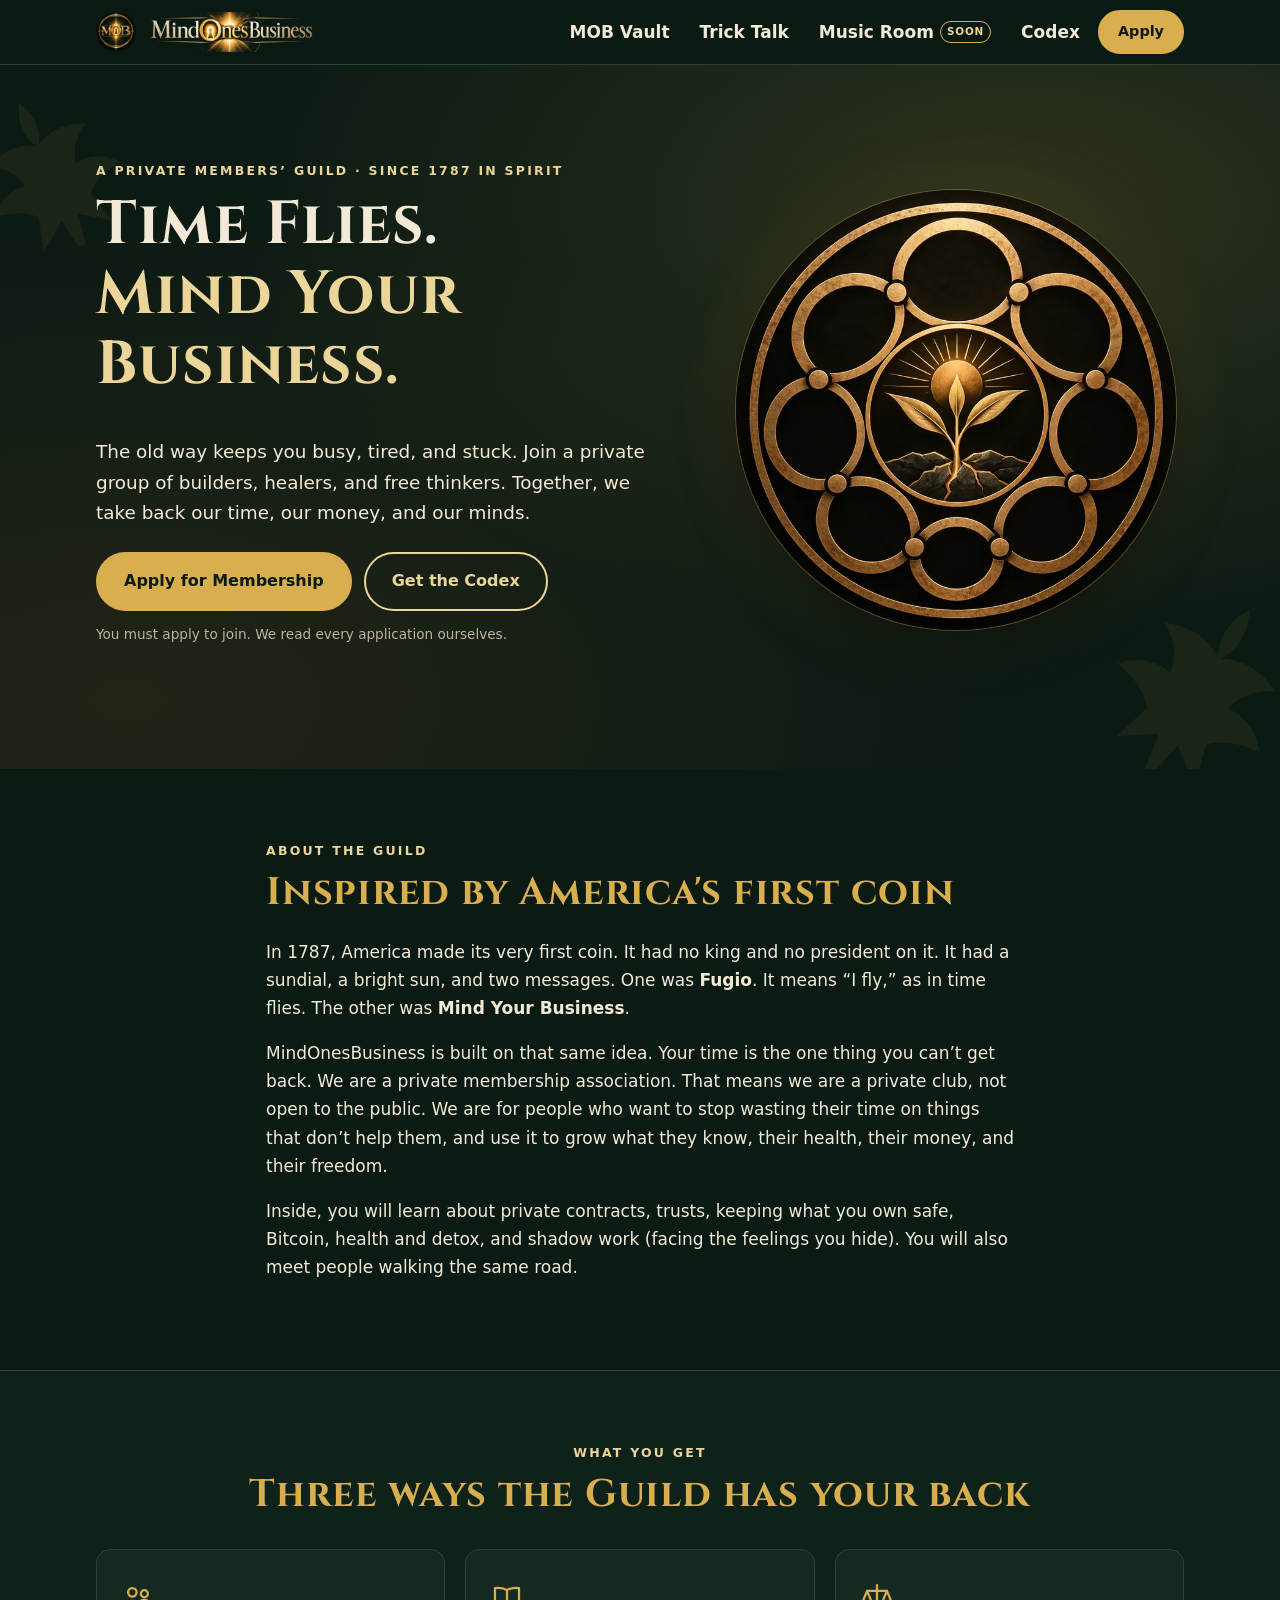
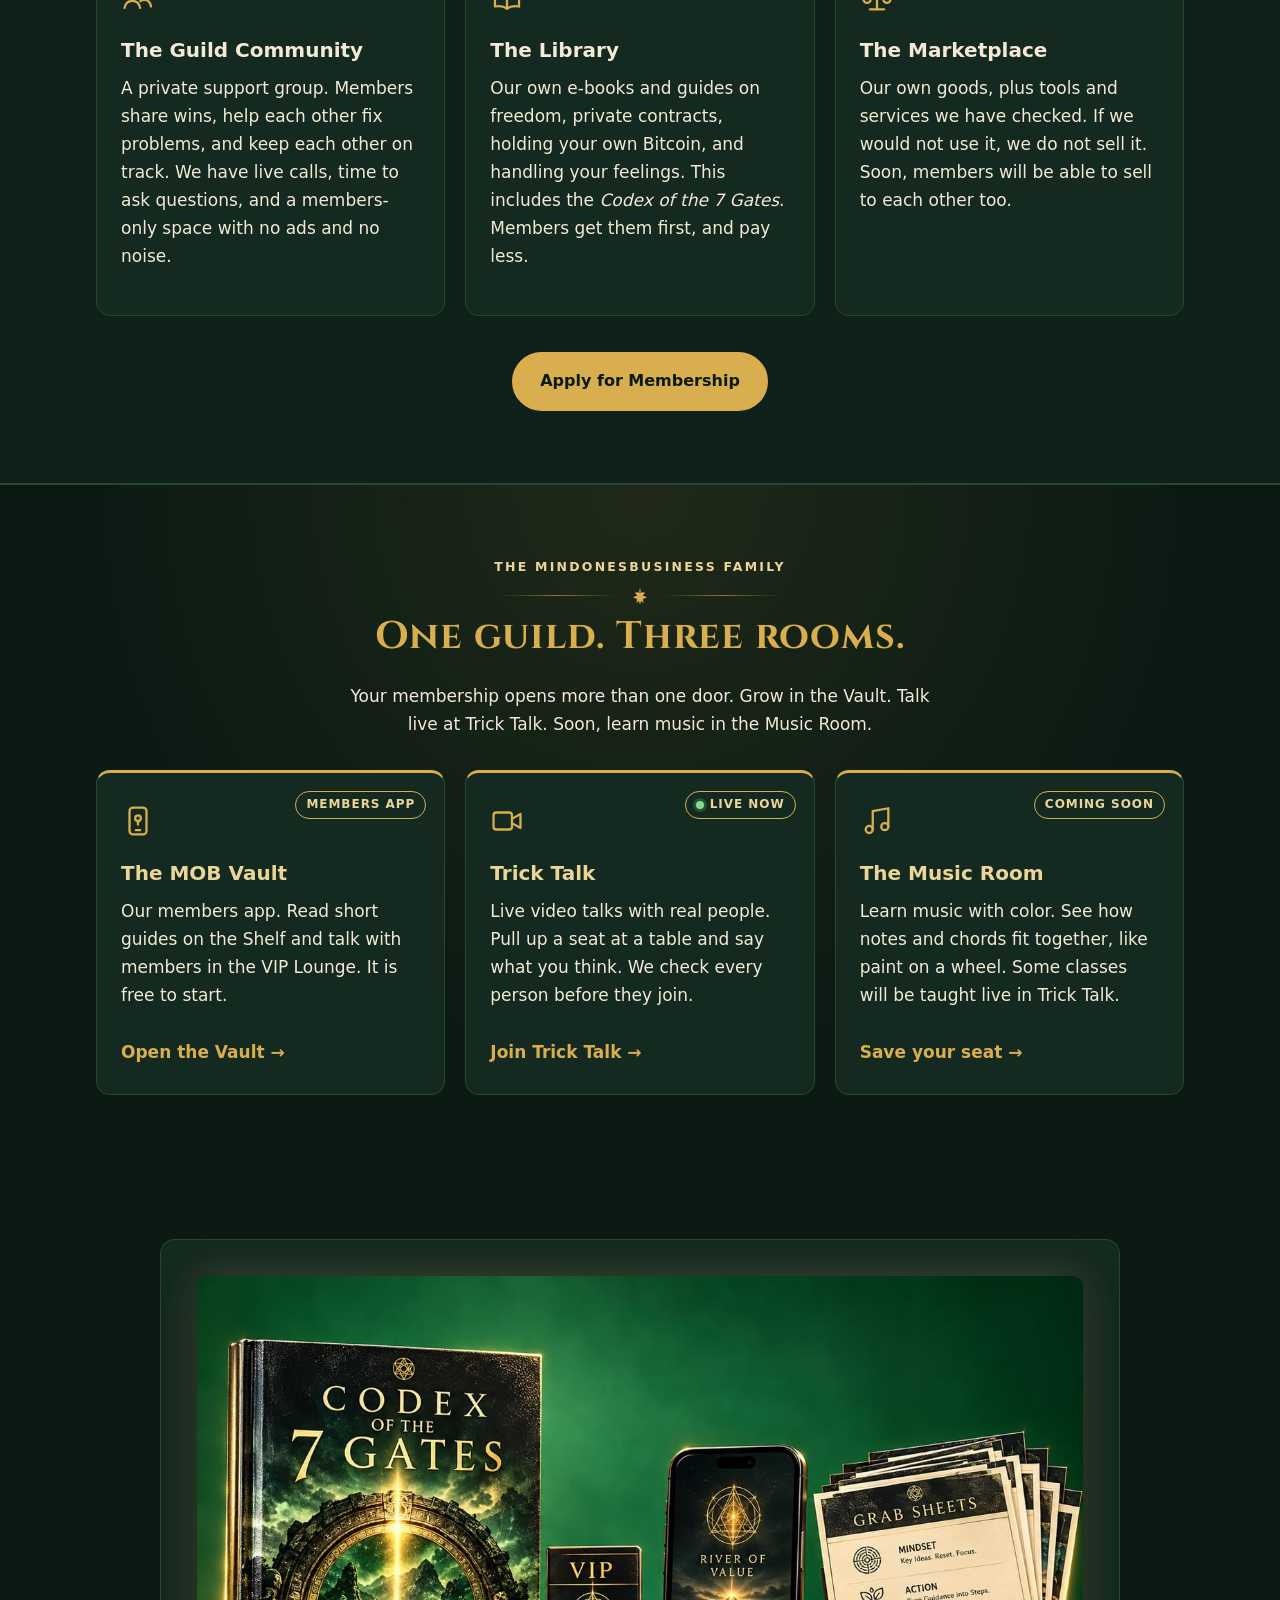
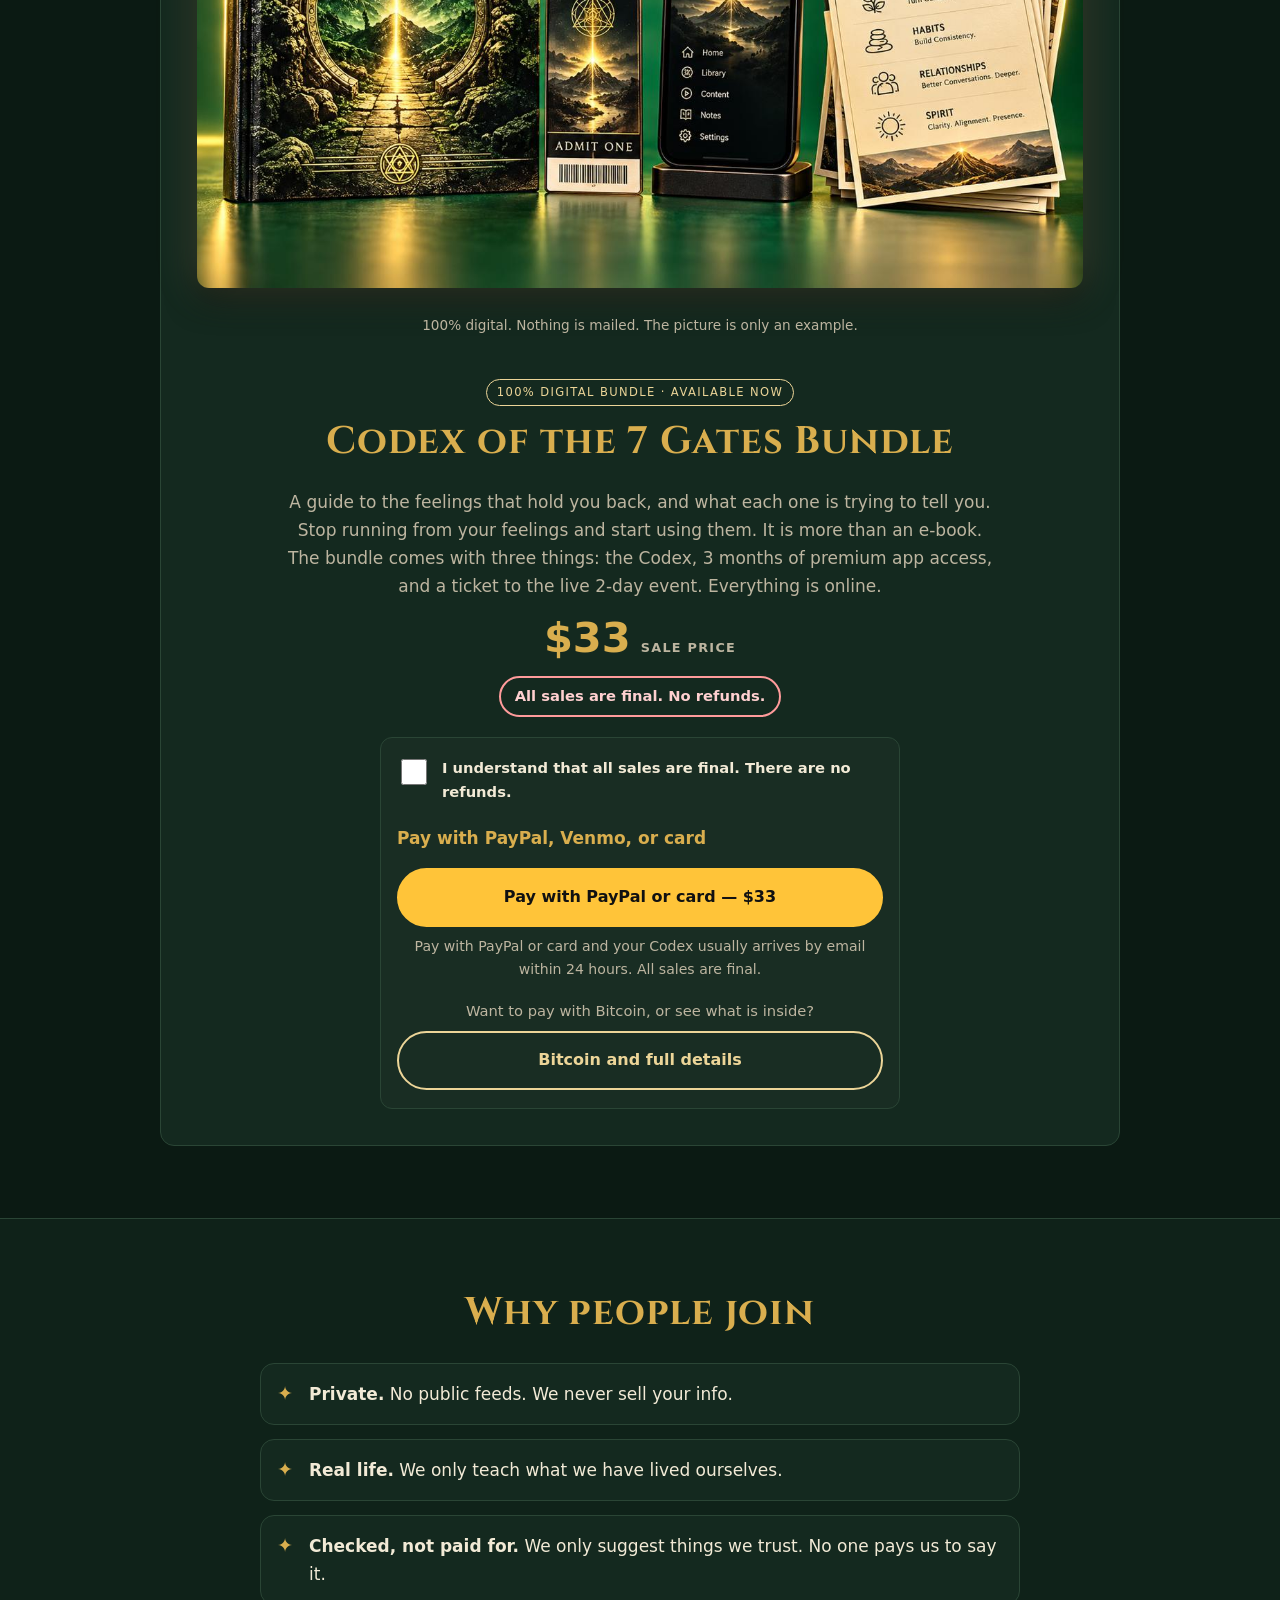
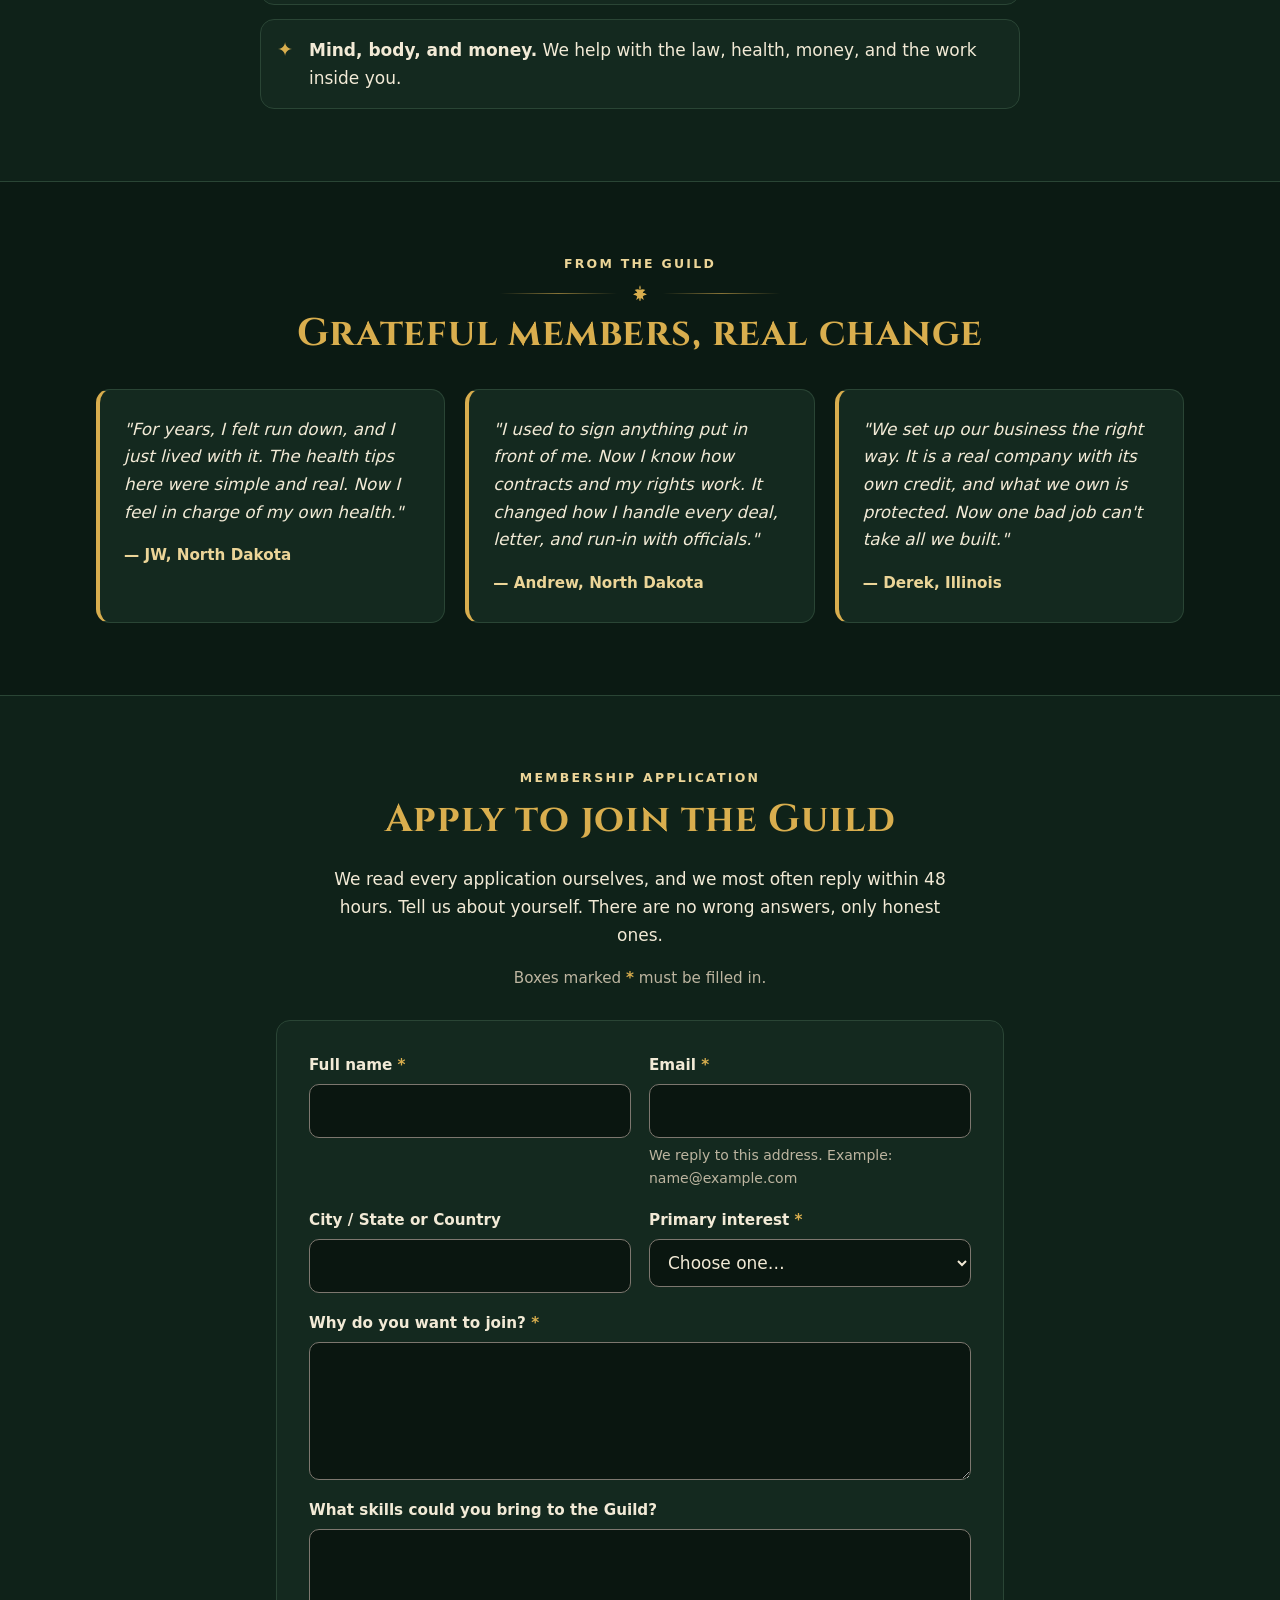
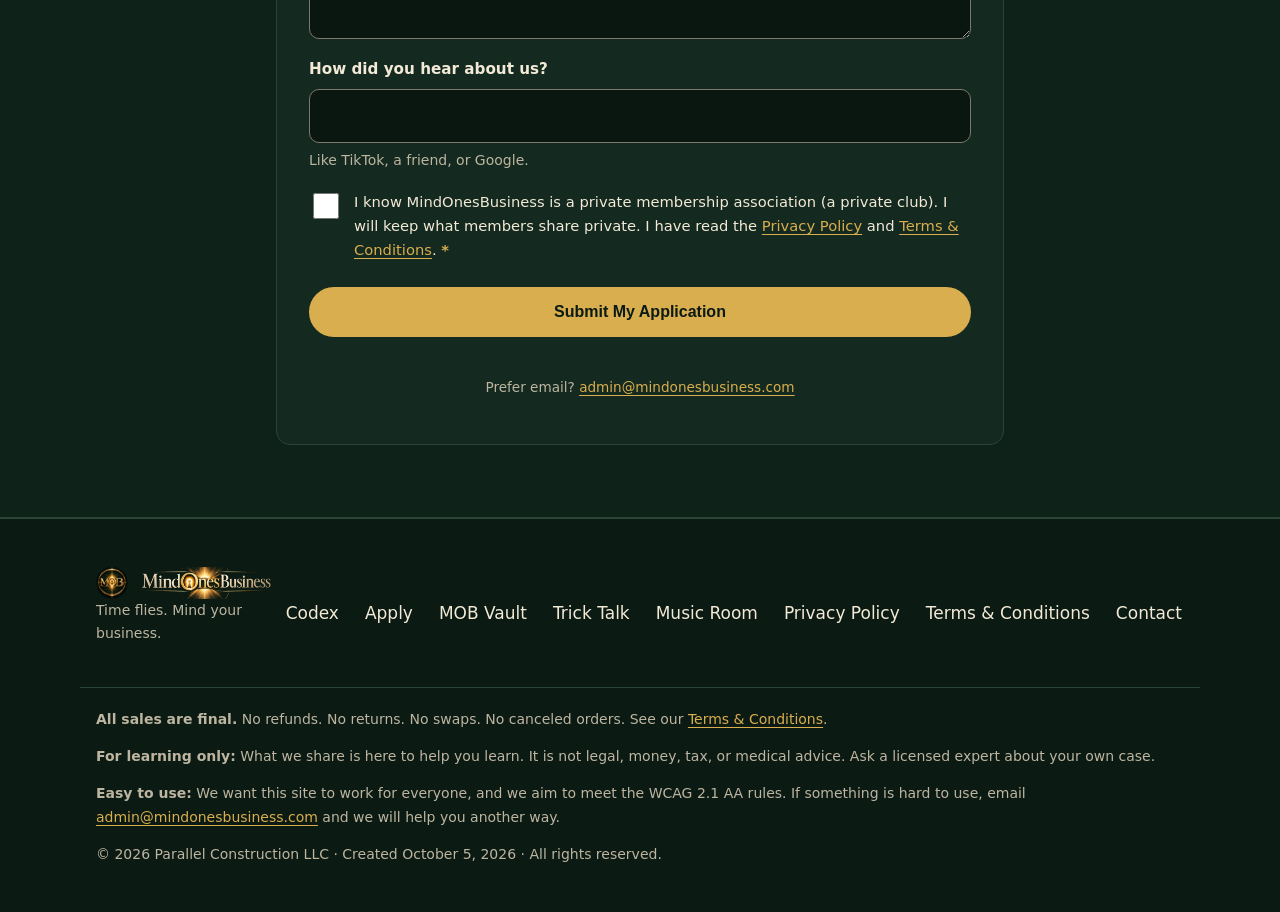
==== commit 19f91aee: "Add files via upload" ====
--- a/index.html
+++ b/index.html
@@ -39,7 +39,11 @@
         <img class="brand-text logo-word" src="logo-wordmark.png" alt="MindOnesBusiness" width="170" height="40">
         <span class="visually-hidden">, back to top</span>
       </a>
+      <button class="nav-toggle" type="button" aria-controls="nav-menu" aria-expanded="false" aria-label="Open menu"><span></span><span></span><span></span></button>
       <ul class="nav-menu" id="nav-menu">
+        <li><a class="nav-link" href="https://mobile.mindonesbusiness.com/">MOB Vault</a></li>
+        <li><a class="nav-link" href="https://talk.mindonesbusiness.com/">Trick Talk</a></li>
+        <li><a class="nav-link" href="https://music.mindonesbusiness.com/">Music Room <span class="nav-soon">Soon</span></a></li>
         <li><a class="nav-link" href="#codex">Codex</a></li>
         <li><a class="btn btn-small" href="#testimonials">Apply</a></li>
       </ul>
@@ -110,6 +114,39 @@
       </div>
     </section>
 
+    <!-- EXPLORE: the MOB family of spaces -->
+    <section class="section explore" id="explore" aria-labelledby="explore-title">
+      <div class="container">
+        <p class="eyebrow center">The MindOnesBusiness family</p>
+        <div class="ornament" aria-hidden="true"><svg viewBox="0 0 24 24" aria-hidden="true" focusable="false"><path fill="currentColor" d="M12 1.8c-1.4 2.6-1.2 4.6-.1 6.3C10.2 6.9 7.6 6.6 4.9 7.9c2 1 3.1 2.6 3.4 4.3-1.8-.3-3.9.3-5.4 2.2 2.3.3 4.1 1 5.3 2.4L7 21.2l3.8-2.7.7 4.1h1l.7-4.1 3.8 2.7-1.2-4.4c1.2-1.4 3-2.1 5.3-2.4-1.5-1.9-3.6-2.5-5.4-2.2.3-1.7 1.4-3.3 3.4-4.3-2.7-1.3-5.3-1-7 .2 1.1-1.7 1.3-3.7-.1-6.3z"/></svg></div>
+        <h2 class="center" id="explore-title">One guild. Three rooms.</h2>
+        <p class="center explore-lead">Your membership opens more than one door. Grow in the Vault. Talk live at Trick Talk. Soon, learn music in the Music Room.</p>
+        <div class="cards">
+          <a class="card card-link" href="https://mobile.mindonesbusiness.com/">
+            <span class="badge">Members app</span>
+            <div class="icon" aria-hidden="true"><svg viewBox="0 0 24 24" aria-hidden="true" focusable="false"><g fill="none" stroke="currentColor" stroke-width="1.6" stroke-linecap="round" stroke-linejoin="round"><rect x="6" y="2.5" width="12" height="19" rx="2.5"/><path d="M10.5 18.5h3"/><circle cx="12" cy="10" r="2"/><path d="M12 12v2.5"/></g></svg></div>
+            <h3>The MOB Vault</h3>
+            <p>Our members app. Read short guides on the Shelf and talk with members in the VIP Lounge. It is free to start.</p>
+            <span class="go">Open the Vault <span aria-hidden="true">&rarr;</span></span>
+          </a>
+          <a class="card card-link" href="https://talk.mindonesbusiness.com/">
+            <span class="badge badge-live"><i aria-hidden="true"></i>Live now</span>
+            <div class="icon" aria-hidden="true"><svg viewBox="0 0 24 24" aria-hidden="true" focusable="false"><g fill="none" stroke="currentColor" stroke-width="1.6" stroke-linecap="round" stroke-linejoin="round"><rect x="2.5" y="6" width="13" height="12" rx="2"/><path d="M15.5 10.5l6-3.5v10l-6-3.5"/></g></svg></div>
+            <h3>Trick Talk</h3>
+            <p>Live video talks with real people. Pull up a seat at a table and say what you think. We check every person before they join.</p>
+            <span class="go">Join Trick Talk <span aria-hidden="true">&rarr;</span></span>
+          </a>
+          <a class="card card-link" href="https://music.mindonesbusiness.com/">
+            <span class="badge">Coming soon</span>
+            <div class="icon" aria-hidden="true"><svg viewBox="0 0 24 24" aria-hidden="true" focusable="false"><g fill="none" stroke="currentColor" stroke-width="1.6" stroke-linecap="round" stroke-linejoin="round"><path d="M9 18V5l11-2v13"/><circle cx="6.5" cy="18" r="2.5"/><circle cx="17.5" cy="16" r="2.5"/></g></svg></div>
+            <h3>The Music Room</h3>
+            <p>Learn music with color. See how notes and chords fit together, like paint on a wheel. Some classes will be taught live in Trick Talk.</p>
+            <span class="go">Save your seat <span aria-hidden="true">&rarr;</span></span>
+          </a>
+        </div>
+      </div>
+    </section>
+
     <!-- CODEX BUNDLE -->
     <section class="section" id="codex" aria-labelledby="codex-title">
       <div class="container">
@@ -274,6 +311,9 @@
         <ul class="footer-links">
           <li><a href="#codex">Codex</a></li>
           <li><a href="#testimonials">Apply</a></li>
+          <li><a href="https://mobile.mindonesbusiness.com/">MOB Vault</a></li>
+          <li><a href="https://talk.mindonesbusiness.com/">Trick Talk</a></li>
+          <li><a href="https://music.mindonesbusiness.com/">Music Room</a></li>
           <li><a href="https://privacy.mindonesbusiness.com">Privacy Policy</a></li>
           <li><a href="https://terms.mindonesbusiness.com">Terms &amp; Conditions</a></li>
           <li><a href="mailto:admin@mindonesbusiness.com">Contact</a></li>
@@ -290,6 +330,22 @@
 
   <script src="script.js" defer></script>
   <script>
+  // Mobile menu toggle
+  (function () {
+    var toggle = document.querySelector('.nav-toggle'), menu = document.getElementById('nav-menu');
+    if (!toggle || !menu) return;
+    function setOpen(open) {
+      menu.classList.toggle('open', open);
+      toggle.setAttribute('aria-expanded', String(open));
+      toggle.setAttribute('aria-label', open ? 'Close menu' : 'Open menu');
+    }
+    toggle.addEventListener('click', function () { setOpen(!menu.classList.contains('open')); });
+    menu.querySelectorAll('a').forEach(function (a) { a.addEventListener('click', function () { setOpen(false); }); });
+    document.addEventListener('keydown', function (e) { if (e.key === 'Escape' && menu.classList.contains('open')) { setOpen(false); toggle.focus(); } });
+    document.addEventListener('click', function (e) { if (menu.classList.contains('open') && !menu.contains(e.target) && !toggle.contains(e.target)) setOpen(false); });
+  })();
+  </script>
+  <script>
   (function () {
     // Hide the "sale ends" line automatically after the deal ends
     var now = Date.now();
--- a/style.css
+++ b/style.css
@@ -359,3 +359,32 @@
 .ornament { display: flex; align-items: center; justify-content: center; gap: 14px; color: var(--orange); margin: 0 auto 10px; max-width: 280px; }
 .ornament::before, .ornament::after { content: ""; flex: 1; height: 1px; background: linear-gradient(90deg, transparent, rgba(217,174,78,.6), transparent); }
 .ornament svg { width: 18px; height: 18px; }
+
+/* Explore: the MOB family of spaces */
+.explore { background: radial-gradient(ellipse at 50% 0%, rgba(217,174,78,.10), transparent 60%), var(--bg); border-top: 1px solid var(--border); }
+.explore-lead { max-width: 38rem; margin: 0 auto; color: var(--text); }
+.card-link { display: flex; flex-direction: column; position: relative; color: var(--text); text-decoration: none; border-top: 3px solid var(--orange); }
+.card-link h3 { color: var(--lime); }
+.card-link p { flex: 1; }
+.card-link .go { margin-top: 12px; font-weight: 700; color: var(--orange); }
+.card-link:hover .go, .card-link:focus-visible .go { text-decoration: underline; text-underline-offset: 4px; }
+.card-link .badge { position: absolute; top: 18px; right: 18px; display: inline-flex; align-items: center; gap: 6px; font-size: .75rem; font-weight: 700; letter-spacing: .08em; text-transform: uppercase; color: var(--lime); border: 1px solid var(--orange); border-radius: 999px; padding: 3px 10px; }
+.badge-live i { width: 8px; height: 8px; border-radius: 50%; background: #7ee08a; box-shadow: 0 0 0 3px rgba(126,224,138,.2); }
+
+/* Header menu: 5 links, hamburger on small screens */
+.nav-soon { margin-left: 6px; font-size: .65rem; letter-spacing: .08em; text-transform: uppercase; color: var(--lime); border: 1px solid var(--orange); border-radius: 999px; padding: 1px 6px; }
+.nav-toggle { display: none; }
+@media (max-width: 1000px) {
+  .nav { position: relative; }
+  .nav-toggle { display: inline-flex; flex-direction: column; justify-content: center; gap: 5px; width: 48px; height: 48px; padding: 0 12px; background: transparent; border: 1px solid var(--orange); border-radius: 12px; cursor: pointer; }
+  .nav-toggle span { display: block; height: 2px; background: var(--lime); border-radius: 2px; transition: transform .2s, opacity .2s; }
+  .nav-toggle[aria-expanded="true"] span:nth-child(1) { transform: translateY(7px) rotate(45deg); }
+  .nav-toggle[aria-expanded="true"] span:nth-child(2) { opacity: 0; }
+  .nav-toggle[aria-expanded="true"] span:nth-child(3) { transform: translateY(-7px) rotate(-45deg); }
+  .nav-menu { display: none; position: absolute; top: 100%; left: 0; right: 0; flex-direction: column; align-items: stretch; gap: 4px; padding: 12px 16px 18px; background: #0b1a13; border-bottom: 1px solid var(--border); box-shadow: 0 16px 30px rgba(0,0,0,.45); }
+  .nav-menu.open { display: flex; }
+  .nav-menu li { width: 100%; }
+  .nav-menu .nav-link, .nav-menu .btn-small { display: flex; width: 100%; }
+  .nav-menu .nav-link { justify-content: flex-start; min-height: 48px; padding: 0 12px; font-size: 1.05rem !important; border-bottom: 1px solid var(--border); border-radius: 0; }
+  .nav-menu .btn-small { justify-content: center; margin-top: 10px; min-height: 48px; }
+}
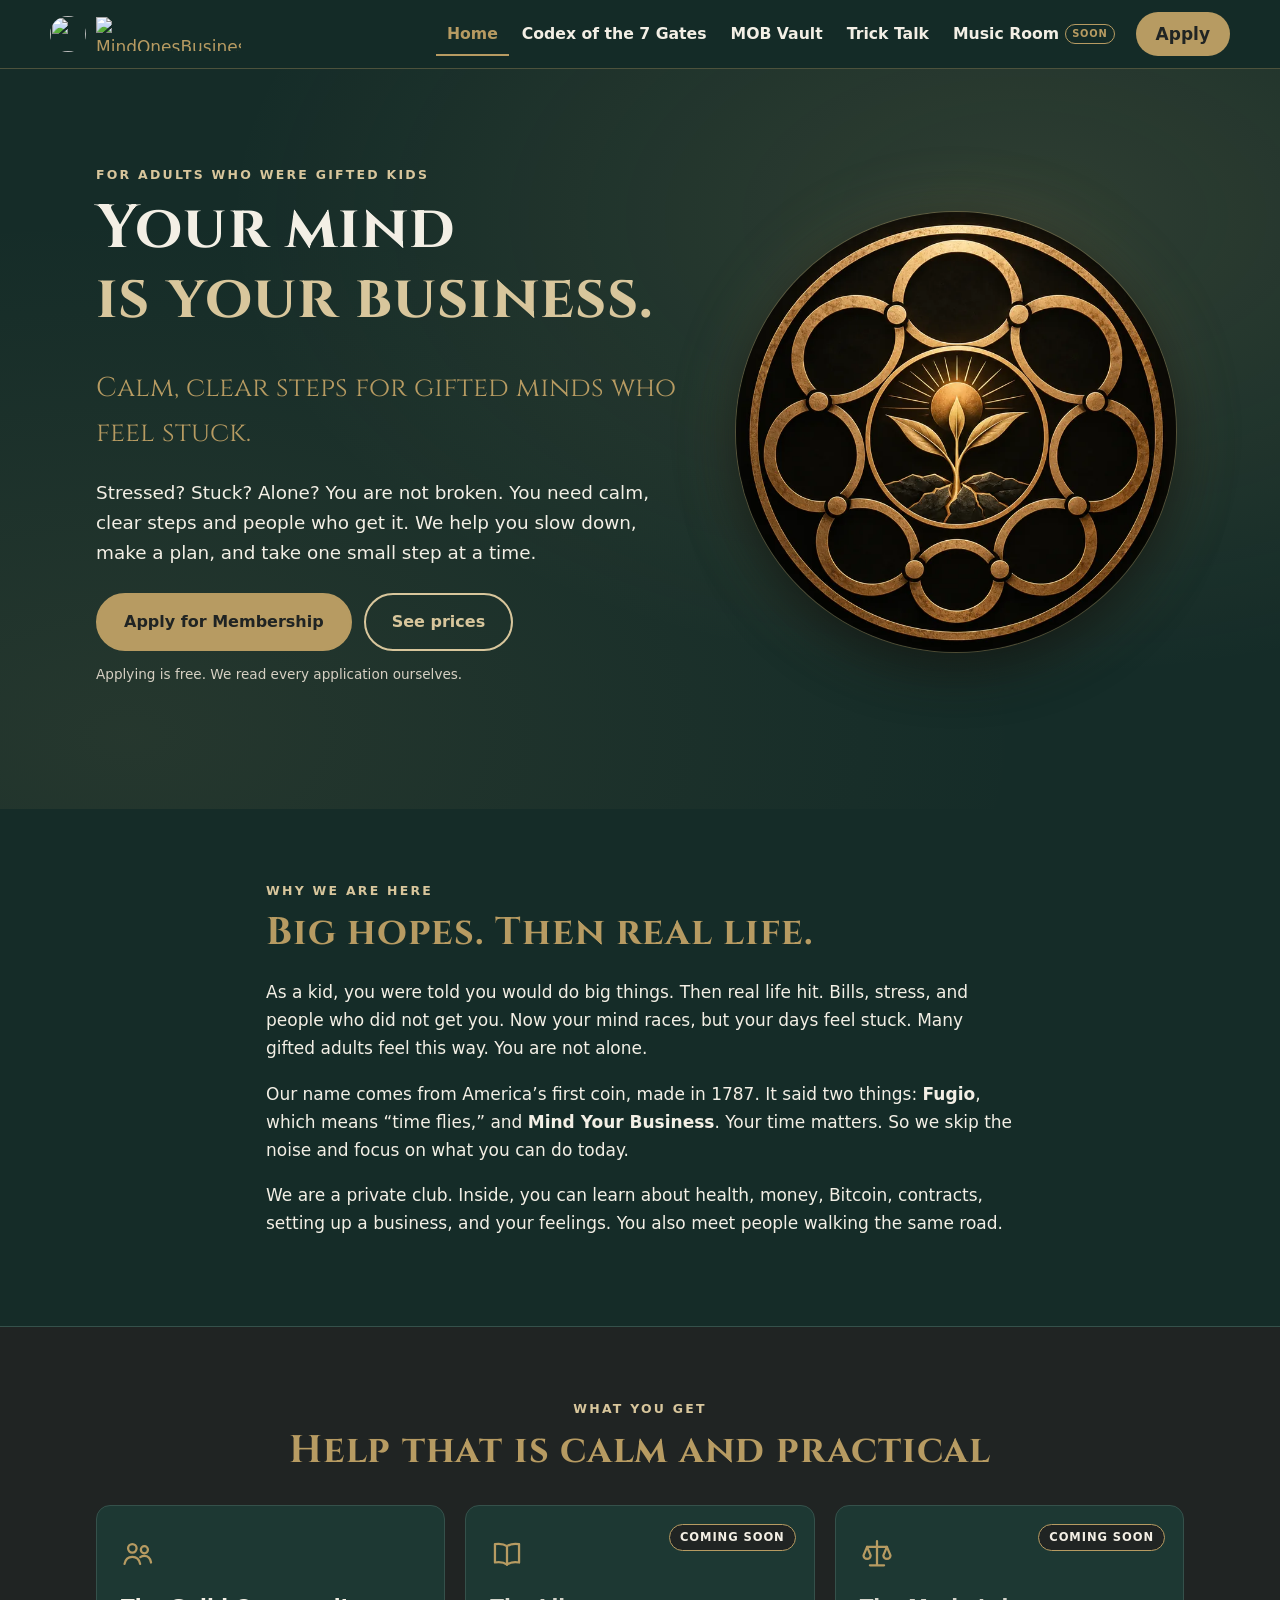
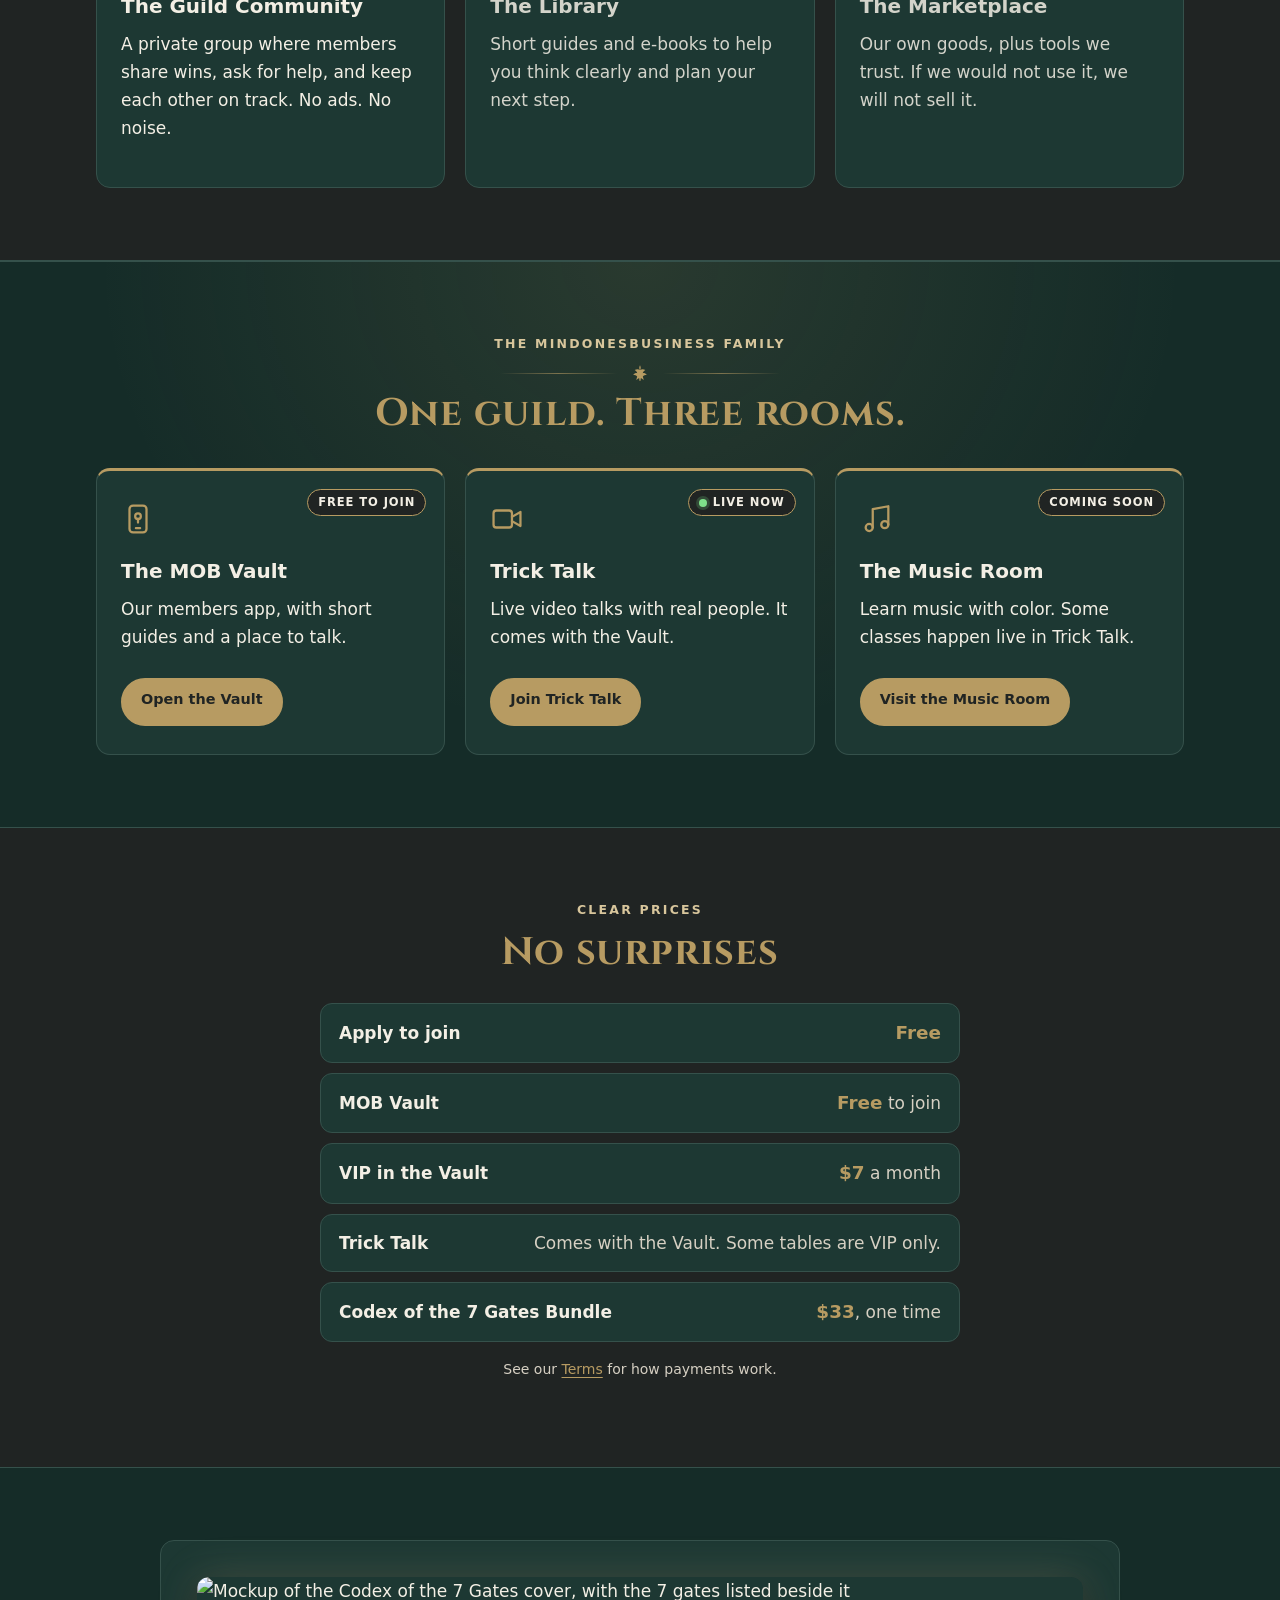
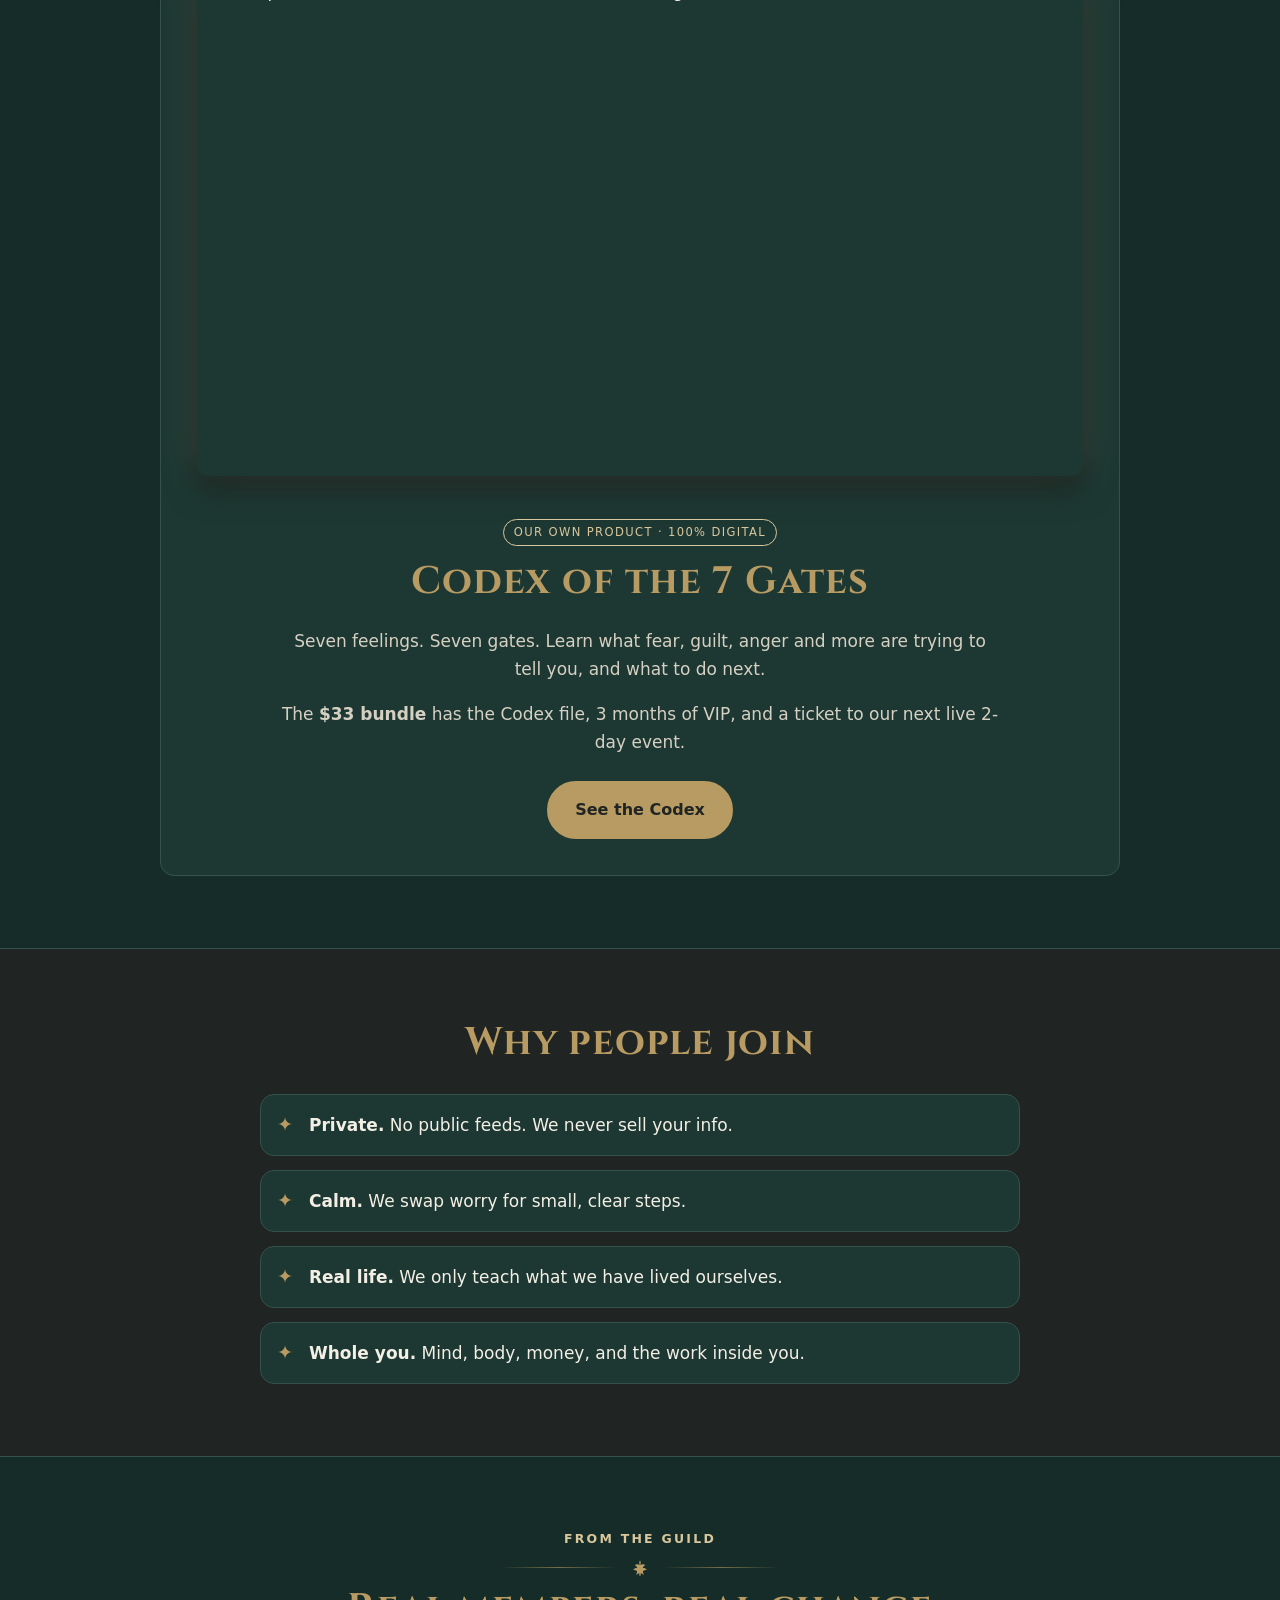
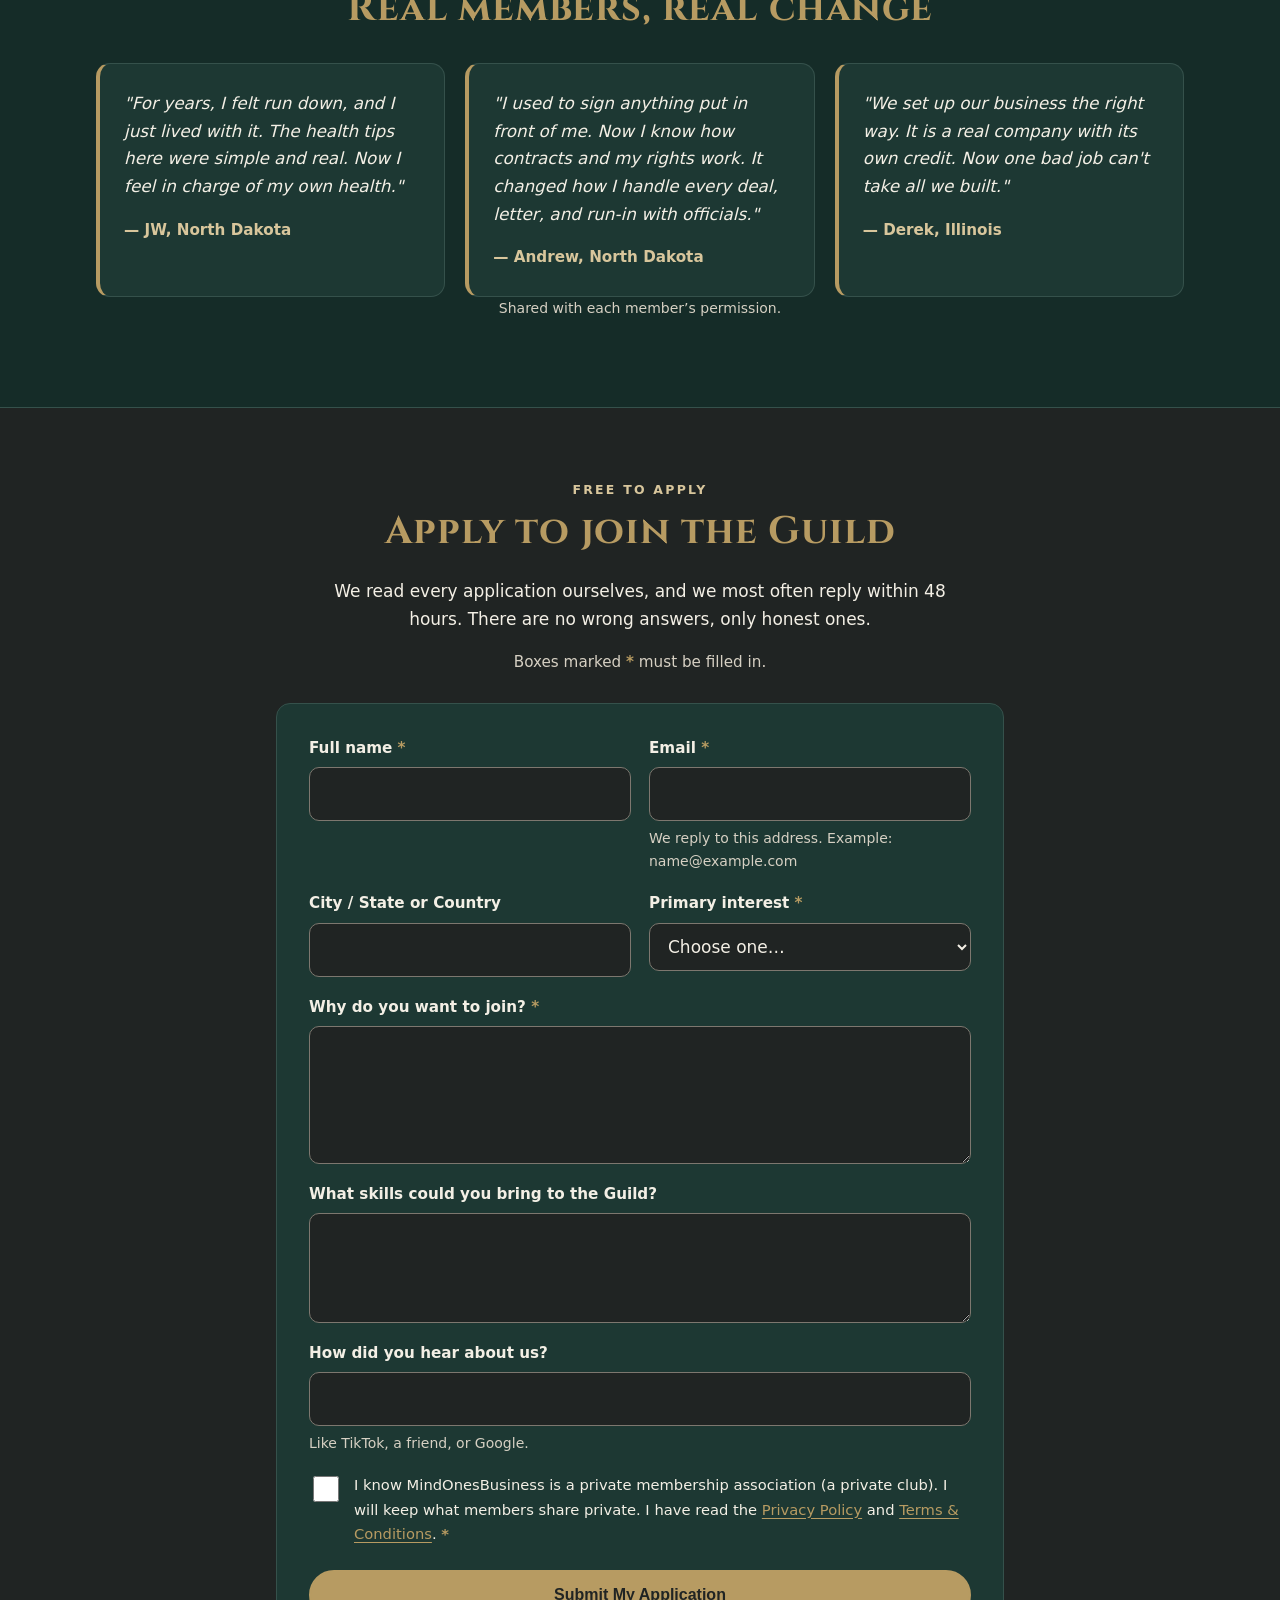
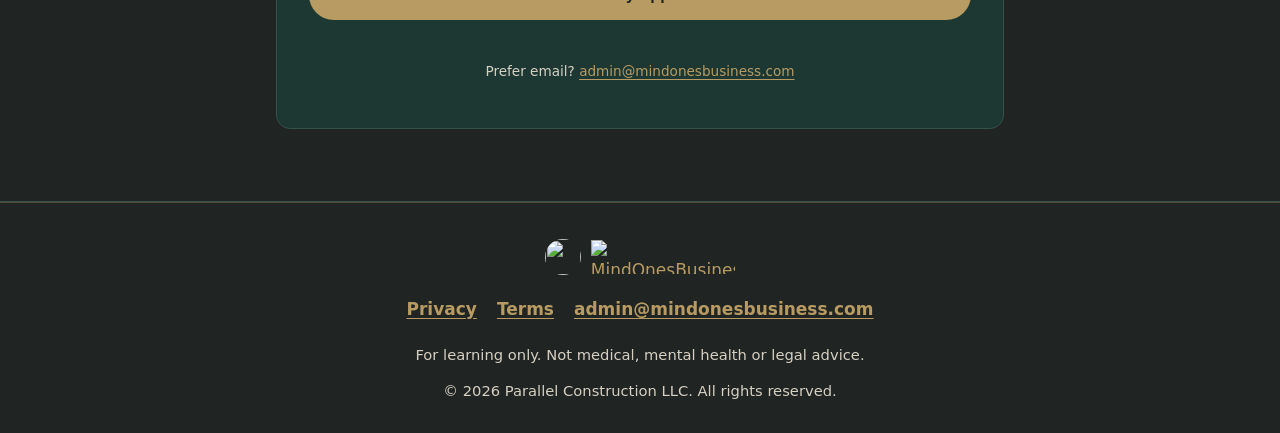
==== commit 00efa8f9: "Add files via upload" ====
--- a/index.html
+++ b/index.html
@@ -3,26 +3,22 @@
 <head>
   <meta charset="UTF-8">
   <meta name="viewport" content="width=device-width, initial-scale=1">
-  <title>MindOnesBusiness | Private Membership Guild &amp; Marketplace</title>
-  <meta name="description" content="A private membership guild and marketplace for people building sovereign, self-reliant lives. Original e-books, branded goods, curated tools, and a community that has your back. Apply for membership.">
+  <title>MindOnesBusiness | Your Mind Is Your Business</title>
+  <meta name="description" content="Your mind is your business. MindOnesBusiness is a private group for gifted adults who feel stuck. We help you calm down, make a plan, and move forward. Applying is free.">
   <link rel="canonical" href="https://www.mindonesbusiness.com/">
-
-  <!-- Open Graph -->
   <meta property="og:type" content="website">
   <meta property="og:site_name" content="MindOnesBusiness">
-  <meta property="og:title" content="MindOnesBusiness | Time Flies. Mind Your Business.">
-  <meta property="og:description" content="A private membership guild and marketplace for the self-reliant. Apply for membership.">
+  <meta property="og:title" content="Your mind is your business. | MindOnesBusiness">
+  <meta property="og:description" content="A private group with calm, clear steps for gifted adults who feel stuck, stressed or alone. Applying is free.">
   <meta property="og:url" content="https://www.mindonesbusiness.com/">
   <meta property="og:image" content="https://www.mindonesbusiness.com/og-image.jpg">
   <meta property="og:image:width" content="1200">
   <meta property="og:image:height" content="630">
-  <meta property="og:image:alt" content="MindOnesBusiness: Time Flies. Mind Your Business. A private members&rsquo; guild in forest green and gold.">
+  <meta property="og:image:alt" content="MindOnesBusiness: Your mind is your business.">
   <meta name="twitter:card" content="summary_large_image">
   <meta name="twitter:image" content="https://www.mindonesbusiness.com/og-image.jpg">
-
   <link rel="icon" href="/favicon.svg" type="image/svg+xml">
-  <meta name="theme-color" content="#0b1a13">
-
+  <meta name="theme-color" content="#152C28">
   <link rel="preconnect" href="https://fonts.googleapis.com">
   <link rel="preconnect" href="https://fonts.gstatic.com" crossorigin>
   <link href="https://fonts.googleapis.com/css2?family=Cinzel:wght@600;700&display=swap" rel="stylesheet">
@@ -30,22 +26,21 @@
 </head>
 <body>
   <a class="skip-link" href="#main">Skip to content</a>
-  <div class="season-bar" data-deal-end="2026-12-01T00:00:00-06:00"><svg viewBox="0 0 24 24" aria-hidden="true" focusable="false"><path fill="currentColor" d="M12 1.8c-1.4 2.6-1.2 4.6-.1 6.3C10.2 6.9 7.6 6.6 4.9 7.9c2 1 3.1 2.6 3.4 4.3-1.8-.3-3.9.3-5.4 2.2 2.3.3 4.1 1 5.3 2.4L7 21.2l3.8-2.7.7 4.1h1l.7-4.1 3.8 2.7-1.2-4.4c1.2-1.4 3-2.1 5.3-2.4-1.5-1.9-3.6-2.5-5.4-2.2.3-1.7 1.4-3.3 3.4-4.3-2.7-1.3-5.3-1-7 .2 1.1-1.7 1.3-3.7-.1-6.3z"/></svg><span>This November, we give thanks for you.</span><svg viewBox="0 0 24 24" aria-hidden="true" focusable="false"><path fill="currentColor" d="M12 1.8c-1.4 2.6-1.2 4.6-.1 6.3C10.2 6.9 7.6 6.6 4.9 7.9c2 1 3.1 2.6 3.4 4.3-1.8-.3-3.9.3-5.4 2.2 2.3.3 4.1 1 5.3 2.4L7 21.2l3.8-2.7.7 4.1h1l.7-4.1 3.8 2.7-1.2-4.4c1.2-1.4 3-2.1 5.3-2.4-1.5-1.9-3.6-2.5-5.4-2.2.3-1.7 1.4-3.3 3.4-4.3-2.7-1.3-5.3-1-7 .2 1.1-1.7 1.3-3.7-.1-6.3z"/></svg></div>
-
-  <header class="site-header">
-    <nav class="nav container" aria-label="Main navigation">
-      <a class="brand" href="#top">
-        <img src="favicon.svg" alt="" width="40" height="40" class="logo-mark">
-        <img class="brand-text logo-word" src="logo-wordmark.png" alt="MindOnesBusiness" width="170" height="40">
-        <span class="visually-hidden">, back to top</span>
+  <div class="mob-season" data-season-end="2026-12-01T00:00:00-06:00"><svg viewBox="0 0 24 24" aria-hidden="true" focusable="false"><path fill="currentColor" d="M12 1.8c-1.4 2.6-1.2 4.6-.1 6.3C10.2 6.9 7.6 6.6 4.9 7.9c2 1 3.1 2.6 3.4 4.3-1.8-.3-3.9.3-5.4 2.2 2.3.3 4.1 1 5.3 2.4L7 21.2l3.8-2.7.7 4.1h1l.7-4.1 3.8 2.7-1.2-4.4c1.2-1.4 3-2.1 5.3-2.4-1.5-1.9-3.6-2.5-5.4-2.2.3-1.7 1.4-3.3 3.4-4.3-2.7-1.3-5.3-1-7 .2 1.1-1.7 1.3-3.7-.1-6.3z"/></svg><span>This November, we give thanks for you.</span><svg viewBox="0 0 24 24" aria-hidden="true" focusable="false"><path fill="currentColor" d="M12 1.8c-1.4 2.6-1.2 4.6-.1 6.3C10.2 6.9 7.6 6.6 4.9 7.9c2 1 3.1 2.6 3.4 4.3-1.8-.3-3.9.3-5.4 2.2 2.3.3 4.1 1 5.3 2.4L7 21.2l3.8-2.7.7 4.1h1l.7-4.1 3.8 2.7-1.2-4.4c1.2-1.4 3-2.1 5.3-2.4-1.5-1.9-3.6-2.5-5.4-2.2.3-1.7 1.4-3.3 3.4-4.3-2.7-1.3-5.3-1-7 .2 1.1-1.7 1.3-3.7-.1-6.3z"/></svg></div>
+  <header class="mob-header">
+    <nav class="mob-nav" aria-label="Main navigation">
+      <a class="mob-brand" href="https://www.mindonesbusiness.com/">
+        <img src="https://www.mindonesbusiness.com/favicon.svg" alt="" width="36" height="36" class="mob-mark">
+        <img src="https://www.mindonesbusiness.com/logo-wordmark.png" alt="MindOnesBusiness home" width="153" height="36" class="mob-word">
       </a>
-      <button class="nav-toggle" type="button" aria-controls="nav-menu" aria-expanded="false" aria-label="Open menu"><span></span><span></span><span></span></button>
-      <ul class="nav-menu" id="nav-menu">
-        <li><a class="nav-link" href="https://mobile.mindonesbusiness.com/">MOB Vault</a></li>
-        <li><a class="nav-link" href="https://talk.mindonesbusiness.com/">Trick Talk</a></li>
-        <li><a class="nav-link" href="https://music.mindonesbusiness.com/">Music Room <span class="nav-soon">Soon</span></a></li>
-        <li><a class="nav-link" href="#codex">Codex</a></li>
-        <li><a class="btn btn-small" href="#testimonials">Apply</a></li>
+      <button class="mob-toggle" type="button" aria-controls="mob-menu" aria-expanded="false" aria-label="Open menu"><span></span><span></span><span></span></button>
+      <ul class="mob-menu" id="mob-menu">
+        <li><a class="mob-link" href="https://www.mindonesbusiness.com/" aria-current="page">Home</a></li>
+        <li><a class="mob-link" href="https://codex.mindonesbusiness.com/">Codex of the 7 Gates</a></li>
+        <li><a class="mob-link" href="https://mobile.mindonesbusiness.com/">MOB Vault</a></li>
+        <li><a class="mob-link" href="https://talk.mindonesbusiness.com/">Trick Talk</a></li>
+        <li><a class="mob-link" href="https://music.mindonesbusiness.com/">Music Room <span class="mob-soon">Soon</span></a></li>
+        <li><a class="mob-cta" href="https://www.mindonesbusiness.com/#testimonials">Apply</a></li>
       </ul>
     </nav>
   </header>
@@ -53,20 +48,18 @@
   <main id="main">
     <!-- HERO -->
     <section class="hero" id="top" aria-labelledby="hero-title">
-      <svg class="leaf-deco l1" viewBox="0 0 24 24" aria-hidden="true" focusable="false"><path fill="currentColor" d="M12 1.8c-1.4 2.6-1.2 4.6-.1 6.3C10.2 6.9 7.6 6.6 4.9 7.9c2 1 3.1 2.6 3.4 4.3-1.8-.3-3.9.3-5.4 2.2 2.3.3 4.1 1 5.3 2.4L7 21.2l3.8-2.7.7 4.1h1l.7-4.1 3.8 2.7-1.2-4.4c1.2-1.4 3-2.1 5.3-2.4-1.5-1.9-3.6-2.5-5.4-2.2.3-1.7 1.4-3.3 3.4-4.3-2.7-1.3-5.3-1-7 .2 1.1-1.7 1.3-3.7-.1-6.3z"/></svg>
-      <svg class="leaf-deco l2" viewBox="0 0 24 24" aria-hidden="true" focusable="false"><path fill="currentColor" d="M12 1.8c-1.4 2.6-1.2 4.6-.1 6.3C10.2 6.9 7.6 6.6 4.9 7.9c2 1 3.1 2.6 3.4 4.3-1.8-.3-3.9.3-5.4 2.2 2.3.3 4.1 1 5.3 2.4L7 21.2l3.8-2.7.7 4.1h1l.7-4.1 3.8 2.7-1.2-4.4c1.2-1.4 3-2.1 5.3-2.4-1.5-1.9-3.6-2.5-5.4-2.2.3-1.7 1.4-3.3 3.4-4.3-2.7-1.3-5.3-1-7 .2 1.1-1.7 1.3-3.7-.1-6.3z"/></svg>
       <div class="container hero-grid">
         <div class="hero-copy">
-          <p class="eyebrow">A Private Members&rsquo; Guild &middot; Since 1787 in spirit</p>
-          <h1 id="hero-title">Time Flies.<br><span class="glow">Mind Your Business.</span></h1>
-          <p class="lead">The old way keeps you busy, tired, and stuck. Join a private group of builders, healers, and free thinkers. Together, we take back our time, our money, and our minds.</p>
+          <p class="eyebrow">For adults who were gifted kids</p>
+          <h1 id="hero-title">Your mind<br><span class="glow">is your business.</span></h1>
+          <p class="hero-promise">Calm, clear steps for gifted minds who feel stuck.</p>
+          <p class="lead">Stressed? Stuck? Alone? You are not broken. You need calm, clear steps and people who get it. We help you slow down, make a plan, and take one small step at a time.</p>
           <div class="hero-actions">
             <a class="btn" href="#testimonials">Apply for Membership</a>
-            <a class="btn btn-ghost" href="#codex">Get the Codex</a>
-          </div>
-          <p class="microcopy">You must apply to join. We read every application ourselves.</p>
-        </div>
-
+            <a class="btn btn-ghost" href="#prices">See prices</a>
+          </div>
+          <p class="microcopy">Applying is free. We read every application ourselves.</p>
+        </div>
         <figure class="emblem">
           <img src="hero-emblem.webp" alt="MindOnesBusiness emblem: a gold seedling growing toward the sun, ringed by linked circles" width="720" height="720" fetchpriority="high">
         </figure>
@@ -77,115 +70,115 @@
     <section class="section" id="about" aria-labelledby="about-title">
       <div class="container about-wrap">
         <div>
-          <p class="eyebrow">About the Guild</p>
-          <h2 id="about-title">Inspired by America's first coin</h2>
-          <p>In 1787, America made its very first coin. It had no king and no president on it. It had a sundial, a bright sun, and two messages. One was <strong>Fugio</strong>. It means &ldquo;I fly,&rdquo; as in time flies. The other was <strong>Mind Your Business</strong>.</p>
-          <p>MindOnesBusiness is built on that same idea. Your time is the one thing you can&rsquo;t get back. We are a private membership association. That means we are a private club, not open to the public. We are for people who want to stop wasting their time on things that don&rsquo;t help them, and use it to grow what they know, their health, their money, and their freedom.</p>
-          <p>Inside, you will learn about private contracts, trusts, keeping what you own safe, Bitcoin, health and detox, and shadow work (facing the feelings you hide). You will also meet people walking the same road.</p>
-        </div>
-      </div>
-    </section>
-
-    <!-- SOLUTIONS -->
+          <p class="eyebrow">Why we are here</p>
+          <h2 id="about-title">Big hopes. Then real life.</h2>
+          <p>As a kid, you were told you would do big things. Then real life hit. Bills, stress, and people who did not get you. Now your mind races, but your days feel stuck. Many gifted adults feel this way. You are not alone.</p>
+          <p>Our name comes from America&rsquo;s first coin, made in 1787. It said two things: <strong>Fugio</strong>, which means &ldquo;time flies,&rdquo; and <strong>Mind Your Business</strong>. Your time matters. So we skip the noise and focus on what you can do today.</p>
+          <p>We are a private club. Inside, you can learn about health, money, Bitcoin, contracts, setting up a business, and your feelings. You also meet people walking the same road.</p>
+        </div>
+      </div>
+    </section>
+
+    <!-- WHAT YOU GET -->
     <section class="section section-alt" id="solutions" aria-labelledby="solutions-title">
       <div class="container">
         <p class="eyebrow center">What you get</p>
-        <h2 class="center" id="solutions-title">Three ways the Guild has your back</h2>
+        <h2 class="center" id="solutions-title">Help that is calm and practical</h2>
         <div class="cards">
           <article class="card">
             <div class="icon" aria-hidden="true"><svg viewBox="0 0 24 24" aria-hidden="true" focusable="false"><g fill="none" stroke="currentColor" stroke-width="1.6" stroke-linecap="round" stroke-linejoin="round"><circle cx="8" cy="8" r="3"/><circle cx="16.5" cy="9" r="2.5"/><path d="M2.5 19c.6-3.3 2.8-5 5.5-5s4.9 1.7 5.5 5"/><path d="M13.6 14.2c.9-.6 1.9-.9 2.9-.9 2.3 0 4.2 1.5 4.7 4.7"/></g></svg></div>
             <h3>The Guild Community</h3>
-            <p>A private support group. Members share wins, help each other fix problems, and keep each other on track. We have live calls, time to ask questions, and a members-only space with no ads and no noise.</p>
-          </article>
-          <article class="card">
+            <p>A private group where members share wins, ask for help, and keep each other on track. No ads. No noise.</p>
+          </article>
+          <article class="card card-soon">
+            <span class="soon-tag">Coming soon</span>
             <div class="icon" aria-hidden="true"><svg viewBox="0 0 24 24" aria-hidden="true" focusable="false"><g fill="none" stroke="currentColor" stroke-width="1.6" stroke-linecap="round" stroke-linejoin="round"><path d="M12 6.5C10 5 7 4.5 3.5 5v13c3.5-.5 6.5 0 8.5 1.5 2-1.5 5-2 8.5-1.5V5C17 4.5 14 5 12 6.5z"/><path d="M12 6.5v13"/></g></svg></div>
             <h3>The Library</h3>
-            <p>Our own e-books and guides on freedom, private contracts, holding your own Bitcoin, and handling your feelings. This includes the <em>Codex of the 7 Gates</em>. Members get them first, and pay less.</p>
-          </article>
-          <article class="card">
+            <p>Short guides and e-books to help you think clearly and plan your next step.</p>
+          </article>
+          <article class="card card-soon">
+            <span class="soon-tag">Coming soon</span>
             <div class="icon" aria-hidden="true"><svg viewBox="0 0 24 24" aria-hidden="true" focusable="false"><g fill="none" stroke="currentColor" stroke-width="1.6" stroke-linecap="round" stroke-linejoin="round"><path d="M12 3v17M7 20h10M5 7h14"/><path d="M5 7l-2.5 6a2.5 2.5 0 0 0 5 0z"/><path d="M19 7l-2.5 6a2.5 2.5 0 0 0 5 0z"/></g></svg></div>
             <h3>The Marketplace</h3>
-            <p>Our own goods, plus tools and services we have checked. If we would not use it, we do not sell it. Soon, members will be able to sell to each other too.</p>
-          </article>
-        </div>
-        <div class="center cta-row">
-          <a class="btn" href="#testimonials">Apply for Membership</a>
-        </div>
-      </div>
-    </section>
-
-    <!-- EXPLORE: the MOB family of spaces -->
+            <p>Our own goods, plus tools we trust. If we would not use it, we will not sell it.</p>
+          </article>
+        </div>
+      </div>
+    </section>
+
+    <!-- THE THREE ROOMS -->
     <section class="section explore" id="explore" aria-labelledby="explore-title">
       <div class="container">
         <p class="eyebrow center">The MindOnesBusiness family</p>
         <div class="ornament" aria-hidden="true"><svg viewBox="0 0 24 24" aria-hidden="true" focusable="false"><path fill="currentColor" d="M12 1.8c-1.4 2.6-1.2 4.6-.1 6.3C10.2 6.9 7.6 6.6 4.9 7.9c2 1 3.1 2.6 3.4 4.3-1.8-.3-3.9.3-5.4 2.2 2.3.3 4.1 1 5.3 2.4L7 21.2l3.8-2.7.7 4.1h1l.7-4.1 3.8 2.7-1.2-4.4c1.2-1.4 3-2.1 5.3-2.4-1.5-1.9-3.6-2.5-5.4-2.2.3-1.7 1.4-3.3 3.4-4.3-2.7-1.3-5.3-1-7 .2 1.1-1.7 1.3-3.7-.1-6.3z"/></svg></div>
         <h2 class="center" id="explore-title">One guild. Three rooms.</h2>
-        <p class="center explore-lead">Your membership opens more than one door. Grow in the Vault. Talk live at Trick Talk. Soon, learn music in the Music Room.</p>
         <div class="cards">
-          <a class="card card-link" href="https://mobile.mindonesbusiness.com/">
-            <span class="badge">Members app</span>
+          <article class="card room">
+            <span class="badge">Free to join</span>
             <div class="icon" aria-hidden="true"><svg viewBox="0 0 24 24" aria-hidden="true" focusable="false"><g fill="none" stroke="currentColor" stroke-width="1.6" stroke-linecap="round" stroke-linejoin="round"><rect x="6" y="2.5" width="12" height="19" rx="2.5"/><path d="M10.5 18.5h3"/><circle cx="12" cy="10" r="2"/><path d="M12 12v2.5"/></g></svg></div>
             <h3>The MOB Vault</h3>
-            <p>Our members app. Read short guides on the Shelf and talk with members in the VIP Lounge. It is free to start.</p>
-            <span class="go">Open the Vault <span aria-hidden="true">&rarr;</span></span>
-          </a>
-          <a class="card card-link" href="https://talk.mindonesbusiness.com/">
+            <p>Our members app, with short guides and a place to talk.</p>
+            <a class="btn btn-small room-btn" href="https://mobile.mindonesbusiness.com/">Open the Vault</a>
+          </article>
+          <article class="card room">
             <span class="badge badge-live"><i aria-hidden="true"></i>Live now</span>
             <div class="icon" aria-hidden="true"><svg viewBox="0 0 24 24" aria-hidden="true" focusable="false"><g fill="none" stroke="currentColor" stroke-width="1.6" stroke-linecap="round" stroke-linejoin="round"><rect x="2.5" y="6" width="13" height="12" rx="2"/><path d="M15.5 10.5l6-3.5v10l-6-3.5"/></g></svg></div>
             <h3>Trick Talk</h3>
-            <p>Live video talks with real people. Pull up a seat at a table and say what you think. We check every person before they join.</p>
-            <span class="go">Join Trick Talk <span aria-hidden="true">&rarr;</span></span>
-          </a>
-          <a class="card card-link" href="https://music.mindonesbusiness.com/">
+            <p>Live video talks with real people. It comes with the Vault.</p>
+            <a class="btn btn-small room-btn" href="https://talk.mindonesbusiness.com/">Join Trick Talk</a>
+          </article>
+          <article class="card room">
             <span class="badge">Coming soon</span>
             <div class="icon" aria-hidden="true"><svg viewBox="0 0 24 24" aria-hidden="true" focusable="false"><g fill="none" stroke="currentColor" stroke-width="1.6" stroke-linecap="round" stroke-linejoin="round"><path d="M9 18V5l11-2v13"/><circle cx="6.5" cy="18" r="2.5"/><circle cx="17.5" cy="16" r="2.5"/></g></svg></div>
             <h3>The Music Room</h3>
-            <p>Learn music with color. See how notes and chords fit together, like paint on a wheel. Some classes will be taught live in Trick Talk.</p>
-            <span class="go">Save your seat <span aria-hidden="true">&rarr;</span></span>
-          </a>
-        </div>
-      </div>
-    </section>
-
-    <!-- CODEX BUNDLE -->
+            <p>Learn music with color. Some classes happen live in Trick Talk.</p>
+            <a class="btn btn-small room-btn" href="https://music.mindonesbusiness.com/">Visit the Music Room</a>
+          </article>
+        </div>
+      </div>
+    </section>
+
+    <!-- PRICES -->
+    <section class="section section-alt" id="prices" aria-labelledby="prices-title">
+      <div class="container">
+        <p class="eyebrow center">Clear prices</p>
+        <h2 class="center" id="prices-title">No surprises</h2>
+        <dl class="price-list">
+          <div class="price-row"><dt>Apply to join</dt><dd><strong>Free</strong></dd></div>
+          <div class="price-row"><dt>MOB Vault</dt><dd><strong>Free</strong> to join</dd></div>
+          <div class="price-row"><dt>VIP in the Vault</dt><dd><strong>$7</strong> a month</dd></div>
+          <div class="price-row"><dt>Trick Talk</dt><dd>Comes with the Vault. Some tables are VIP only.</dd></div>
+          <div class="price-row"><dt>Codex of the 7 Gates Bundle</dt><dd><strong>$33</strong>, one time</dd></div>
+        </dl>
+        <p class="center small price-foot">See our <a href="https://terms.mindonesbusiness.com/#payments">Terms</a> for how payments work.</p>
+      </div>
+    </section>
+
+    <!-- CODEX -->
     <section class="section" id="codex" aria-labelledby="codex-title">
       <div class="container">
         <article class="feature">
-          <img class="feature-cover" src="codex-bundle.jpg" alt="Mockup of the Codex of the 7 Gates Bundle. The picture is only an example. The bundle is the Codex digital file, 3 months of premium app access, and a ticket to the live 2-day event." width="1600" height="900" loading="lazy">
-          <p class="img-note">100% digital. Nothing is mailed. The picture is only an example.</p>
+          <img class="feature-cover" src="codex-mockup.jpg" alt="Mockup of the Codex of the 7 Gates cover, with the 7 gates listed beside it" width="1600" height="900" loading="lazy">
           <div class="feature-body">
-            <span class="tag">100% Digital Bundle &middot; Available now</span>
-            <h2 id="codex-title">Codex of the 7 Gates Bundle</h2>
-            <p>A guide to the feelings that hold you back, and what each one is trying to tell you. Stop running from your feelings and start using them. It is more than an e-book. The bundle comes with three things: the Codex, 3 months of premium app access, and a ticket to the live 2-day event. Everything is online.</p>
-            <p class="price"><span class="price-amt">$33</span> <span class="price-note">sale price</span></p>
-            <p class="deal-note" data-deal-end="2026-11-16T00:00:00-06:00"><strong>Sale price ends November 15</strong> at 11:59 PM Central.</p>
-            <p class="final-note"><strong>All sales are final.</strong> No refunds.</p>
-
-            <div class="buy-box">
-              <div class="field check">
-                <input id="codex-final-ack" type="checkbox" value="yes">
-                <label for="codex-final-ack">I understand that <strong>all sales are final</strong>. There are <strong>no refunds</strong>.</label>
-              </div>
-              <p class="buy-label">Pay with PayPal, Venmo, or card</p>
-              <a id="pp-link" class="btn btn-block pp-btn" href="https://mindonesbusiness.systeme.io/codex">Pay with PayPal or card &mdash; $33</a>
-              <p class="pp-note">Pay with PayPal or card and your Codex usually arrives by email within 24 hours. All sales are final.</p>
-              <p class="buy-or">Want to pay with Bitcoin, or see what is inside?</p>
-              <a class="btn btn-ghost" href="https://codex.mindonesbusiness.com">Bitcoin and full details</a>
-            </div>
+            <span class="tag">Our own product &middot; 100% digital</span>
+            <h2 id="codex-title">Codex of the 7 Gates</h2>
+            <p>Seven feelings. Seven gates. Learn what fear, guilt, anger and more are trying to tell you, and what to do next.</p>
+            <p>The <strong>$33 bundle</strong> has the Codex file, 3 months of VIP, and a ticket to our next live 2-day event.</p>
+            <a class="btn" href="https://codex.mindonesbusiness.com/">See the Codex</a>
           </div>
         </article>
       </div>
     </section>
 
-    <!-- WHY US / TRUST -->
+    <!-- WHY -->
     <section class="section section-alt" id="why" aria-labelledby="why-title">
       <div class="container">
         <h2 class="center" id="why-title">Why people join</h2>
         <ul class="why-list">
           <li><strong>Private.</strong> No public feeds. We never sell your info.</li>
+          <li><strong>Calm.</strong> We swap worry for small, clear steps.</li>
           <li><strong>Real life.</strong> We only teach what we have lived ourselves.</li>
-          <li><strong>Checked, not paid for.</strong> We only suggest things we trust. No one pays us to say it.</li>
-          <li><strong>Mind, body, and money.</strong> We help with the law, health, money, and the work inside you.</li>
+          <li><strong>Whole you.</strong> Mind, body, money, and the work inside you.</li>
         </ul>
       </div>
     </section>
@@ -195,7 +188,7 @@
       <div class="container">
         <p class="eyebrow center">From the Guild</p>
         <div class="ornament" aria-hidden="true"><svg viewBox="0 0 24 24" aria-hidden="true" focusable="false"><path fill="currentColor" d="M12 1.8c-1.4 2.6-1.2 4.6-.1 6.3C10.2 6.9 7.6 6.6 4.9 7.9c2 1 3.1 2.6 3.4 4.3-1.8-.3-3.9.3-5.4 2.2 2.3.3 4.1 1 5.3 2.4L7 21.2l3.8-2.7.7 4.1h1l.7-4.1 3.8 2.7-1.2-4.4c1.2-1.4 3-2.1 5.3-2.4-1.5-1.9-3.6-2.5-5.4-2.2.3-1.7 1.4-3.3 3.4-4.3-2.7-1.3-5.3-1-7 .2 1.1-1.7 1.3-3.7-.1-6.3z"/></svg></div>
-        <h2 class="center" id="testimonials-title">Grateful members, real change</h2>
+        <h2 class="center" id="testimonials-title">Real members, real change</h2>
         <div class="quotes">
           <figure class="quote">
             <blockquote><p>"For years, I felt run down, and I just lived with it. The health tips here were simple and real. Now I feel in charge of my own health."</p></blockquote>
@@ -206,24 +199,21 @@
             <figcaption>&mdash; Andrew, North Dakota</figcaption>
           </figure>
           <figure class="quote">
-            <blockquote><p>"We set up our business the right way. It is a real company with its own credit, and what we own is protected. Now one bad job can't take all we built."</p></blockquote>
+            <blockquote><p>"We set up our business the right way. It is a real company with its own credit. Now one bad job can't take all we built."</p></blockquote>
             <figcaption>&mdash; Derek, Illinois</figcaption>
           </figure>
         </div>
+        <p class="center small">Shared with each member&rsquo;s permission.</p>
       </div>
     </section>
 
     <!-- APPLY -->
     <section class="section section-alt" id="apply" aria-labelledby="apply-title">
       <div class="container form-wrap">
-        <p class="eyebrow center">Membership Application</p>
+        <p class="eyebrow center">Free to apply</p>
         <h2 class="center" id="apply-title">Apply to join the Guild</h2>
-        <p class="center narrow">We read every application ourselves, and we most often reply within 48 hours. Tell us about yourself. There are no wrong answers, only honest ones.</p>
-
+        <p class="center narrow">We read every application ourselves, and we most often reply within 48 hours. There are no wrong answers, only honest ones.</p>
         <p class="center narrow form-note">Boxes marked <span class="req-mark" aria-hidden="true">*</span><span class="visually-hidden">with a star</span> must be filled in.</p>
-
-        <!-- Sends to admin@mindonesbusiness.com via FormSubmit (formsubmit.co).
-             The FIRST submission triggers a one-time activation email to admin@. Click "Activate Form" in it. -->
         <form class="apply-form" id="apply-form" action="https://formsubmit.co/admin@mindonesbusiness.com" method="POST" novalidate aria-describedby="form-errors">
           <input type="hidden" name="_subject" value="New Guild Membership Application">
           <input type="hidden" name="_template" value="table">
@@ -259,8 +249,9 @@
               <label for="interest">Primary interest <span class="req-mark" aria-hidden="true">*</span></label>
               <select id="interest" name="primary_interest" required aria-describedby="interest-error">
                 <option value="">Choose one&hellip;</option>
+                <option>Getting unstuck &amp; making a plan</option>
                 <option>Private contracts &amp; learning the law</option>
-                <option>Trusts &amp; keeping what you own safe</option>
+                <option>Trusts &amp; setting up a business</option>
                 <option>Bitcoin &amp; money freedom</option>
                 <option>Health &amp; detox</option>
                 <option>Shadow work &amp; handling feelings</option>
@@ -293,7 +284,7 @@
           </div>
           <p class="field-error field-error-check" id="agree-error" hidden></p>
 
-          <button class="btn btn-block" type="submit">Submit My Application</button>
+          <button class="btn btn-block" type="submit">Apply for Membership</button>
           <p class="form-status" id="form-status" role="status" aria-live="polite"></p>
           <p class="microcopy center">Prefer email? <a href="mailto:admin@mindonesbusiness.com?subject=Guild%20Membership%20Application">admin@mindonesbusiness.com</a></p>
         </form>
@@ -301,58 +292,40 @@
     </section>
   </main>
 
-  <footer class="site-footer">
-    <div class="container footer-grid">
-      <div>
-        <a class="brand" href="#top"><img src="favicon.svg" alt="" width="32" height="32" class="logo-mark" loading="lazy"><img class="logo-word logo-word-sm" src="logo-wordmark.png" alt="MindOnesBusiness" width="136" height="32" loading="lazy"><span class="visually-hidden">, back to top</span></a>
-        <p class="small">Time flies. Mind your business.</p>
-      </div>
+  <footer class="mob-footer">
+    <div class="mob-foot-wrap">
+      <a class="mob-brand" href="https://www.mindonesbusiness.com/"><img src="https://www.mindonesbusiness.com/favicon.svg" alt="" width="32" height="32" class="mob-mark" loading="lazy"><img src="https://www.mindonesbusiness.com/logo-wordmark.png" alt="MindOnesBusiness home" width="136" height="32" class="mob-word" loading="lazy"></a>
       <nav aria-label="Footer">
-        <ul class="footer-links">
-          <li><a href="#codex">Codex</a></li>
-          <li><a href="#testimonials">Apply</a></li>
-          <li><a href="https://mobile.mindonesbusiness.com/">MOB Vault</a></li>
-          <li><a href="https://talk.mindonesbusiness.com/">Trick Talk</a></li>
-          <li><a href="https://music.mindonesbusiness.com/">Music Room</a></li>
-          <li><a href="https://privacy.mindonesbusiness.com">Privacy Policy</a></li>
-          <li><a href="https://terms.mindonesbusiness.com">Terms &amp; Conditions</a></li>
-          <li><a href="mailto:admin@mindonesbusiness.com">Contact</a></li>
+        <ul class="mob-foot-links">
+          <li><a href="https://privacy.mindonesbusiness.com/">Privacy</a></li>
+          <li><a href="https://terms.mindonesbusiness.com/">Terms</a></li>
+          <li><a href="mailto:admin@mindonesbusiness.com">admin@mindonesbusiness.com</a></li>
         </ul>
       </nav>
-    </div>
-    <div class="container disclaimers">
-      <p class="small"><strong>All sales are final.</strong> No refunds. No returns. No swaps. No canceled orders. See our <a href="https://terms.mindonesbusiness.com#payments">Terms &amp; Conditions</a>.</p>
-      <p class="small"><strong>For learning only:</strong> What we share is here to help you learn. It is not legal, money, tax, or medical advice. Ask a licensed expert about your own case.</p>
-      <p class="small"><strong>Easy to use:</strong> We want this site to work for everyone, and we aim to meet the WCAG 2.1 AA rules. If something is hard to use, email <a href="mailto:admin@mindonesbusiness.com?subject=Accessibility">admin@mindonesbusiness.com</a> and we will help you another way.</p>
-      <p class="small">&copy; 2026 Parallel Construction LLC &middot; Created October 5, 2026 &middot; All rights reserved.</p>
+      <p class="mob-note">For learning only. Not medical, mental health or legal advice.</p>
+      <p class="mob-copy">&copy; 2026 Parallel Construction LLC. All rights reserved.</p>
     </div>
   </footer>
-
   <script src="script.js" defer></script>
   <script>
-  // Mobile menu toggle
+  // Header menu (opens and closes on phones)
   (function () {
-    var toggle = document.querySelector('.nav-toggle'), menu = document.getElementById('nav-menu');
-    if (!toggle || !menu) return;
-    function setOpen(open) {
-      menu.classList.toggle('open', open);
-      toggle.setAttribute('aria-expanded', String(open));
-      toggle.setAttribute('aria-label', open ? 'Close menu' : 'Open menu');
+    var t = document.querySelector('.mob-toggle'), m = document.getElementById('mob-menu');
+    if (!t || !m) return;
+    function set(open) {
+      m.classList.toggle('open', open);
+      t.setAttribute('aria-expanded', String(open));
+      t.setAttribute('aria-label', open ? 'Close menu' : 'Open menu');
     }
-    toggle.addEventListener('click', function () { setOpen(!menu.classList.contains('open')); });
-    menu.querySelectorAll('a').forEach(function (a) { a.addEventListener('click', function () { setOpen(false); }); });
-    document.addEventListener('keydown', function (e) { if (e.key === 'Escape' && menu.classList.contains('open')) { setOpen(false); toggle.focus(); } });
-    document.addEventListener('click', function (e) { if (menu.classList.contains('open') && !menu.contains(e.target) && !toggle.contains(e.target)) setOpen(false); });
+    t.addEventListener('click', function () { set(!m.classList.contains('open')); });
+    m.querySelectorAll('a').forEach(function (a) { a.addEventListener('click', function () { set(false); }); });
+    document.addEventListener('keydown', function (e) { if (e.key === 'Escape' && m.classList.contains('open')) { set(false); t.focus(); } });
+    document.addEventListener('click', function (e) { if (m.classList.contains('open') && !m.contains(e.target) && !t.contains(e.target)) set(false); });
   })();
   </script>
   <script>
-  (function () {
-    // Hide the "sale ends" line automatically after the deal ends
-    var now = Date.now();
-    document.querySelectorAll('[data-deal-end]').forEach(function (el) {
-      if (now >= Date.parse(el.getAttribute('data-deal-end'))) el.hidden = true;
-    });
-  })();
+  // Hide the November bar on Dec 1
+  (function () { var b = document.querySelector('.mob-season'); if (b && Date.now() >= Date.parse(b.getAttribute('data-season-end'))) b.hidden = true; })();
   </script>
 </body>
 </html>
--- a/style.css
+++ b/style.css
@@ -1,13 +1,13 @@
-/* ===== MindOnesBusiness — Forest Green & Gold Brand Theme ===== */
+/* ===== MindOnesBusiness — Brand colors: Heritage Green, Warm Ivory, Antique Gold, Charcoal ===== */
 :root {
-  --bg: #0b1a13;
-  --bg-alt: #0f2219;
-  --card: #14291f;
-  --text: #f2ead6;
-  --muted: #bdb5a0;
-  --orange: #D9AE4E;   /* Brand gold */
-  --lime: #ECD598;     /* Champagne gold */
-  --border: #2a4535;
+  --bg: #152C28;     /* Heritage Green */
+  --bg-alt: #202423; /* Charcoal */
+  --card: #1d3833;
+  --text: #F3EFE5;   /* Warm Ivory */
+  --muted: #d6d0c3;
+  --orange: #B79B62;  /* Antique Gold */
+  --lime: #D8C69C;    /* light Antique Gold */
+  --border: #35514b;
   --radius: 14px;
   --display: "Cinzel", Georgia, "Times New Roman", serif;
   --body: system-ui, -apple-system, "Segoe UI", Roboto, Helvetica, Arial, sans-serif;
@@ -58,21 +58,21 @@
 
 /* Buttons */
 .btn {
-  display: inline-block; background: var(--orange); color: #0b1a13;
+  display: inline-block; background: var(--orange); color: #202423;
   font-weight: 800; text-decoration: none; padding: 14px 26px; border-radius: 999px;
   border: 2px solid var(--orange); cursor: pointer; font-size: 1rem;
   transition: transform .15s ease, box-shadow .2s ease, background .2s ease;
 }
-.btn:hover { color: #0b1a13; transform: translateY(-2px); box-shadow: 0 0 22px rgba(217,174,78,.55); }
+.btn:hover { color: #202423; transform: translateY(-2px); box-shadow: 0 0 22px rgba(183,155,98,.55); }
 .btn-ghost { background: transparent; color: var(--lime); border-color: var(--lime); }
-.btn-ghost:hover { color: #0b1a13; background: var(--lime); box-shadow: 0 0 22px rgba(236,213,152,.5); }
+.btn-ghost:hover { color: #202423; background: var(--lime); box-shadow: 0 0 22px rgba(216,198,156,.5); }
 .btn-small { padding: 8px 18px; font-size: .9rem; }
 .btn-block { width: 100%; }
 
 /* Header */
 .site-header {
   position: sticky; top: 0; z-index: 50;
-  background: rgba(11,26,19,.94); backdrop-filter: blur(8px);
+  background: rgba(21,44,40,.96); backdrop-filter: blur(8px);
   border-bottom: 1px solid var(--border);
 }
 .nav { display: flex; align-items: center; justify-content: space-between; min-height: 64px; }
@@ -96,8 +96,8 @@
 .hero::before {
   content: ""; position: absolute; inset: 0;
   background:
-    radial-gradient(ellipse at 80% 20%, rgba(217,174,78,.18), transparent 55%),
-    radial-gradient(ellipse at 10% 90%, rgba(236,213,152,.10), transparent 50%);
+    radial-gradient(ellipse at 80% 20%, rgba(183,155,98,.18), transparent 55%),
+    radial-gradient(ellipse at 10% 90%, rgba(216,198,156,.10), transparent 50%);
   pointer-events: none;
 }
 
@@ -109,7 +109,7 @@
 .emblem { margin: 0 auto; width: min(340px, 82vw); }
 .emblem img {
   width: 100%; height: auto; border-radius: 50%;
-  box-shadow: 0 0 60px rgba(236,213,152,.22), 0 0 120px rgba(217,174,78,.10);
+  box-shadow: 0 0 60px rgba(216,198,156,.22), 0 0 120px rgba(183,155,98,.10);
   
 }
 .logo-mark { border-radius: 50%; }
@@ -127,7 +127,7 @@
 }
 .card { padding: 28px 24px; }
 .card:hover, .product:hover {
-  border-color: var(--lime); transform: translateY(-4px); box-shadow: 0 0 24px rgba(236,213,152,.15);
+  border-color: var(--lime); transform: translateY(-4px); box-shadow: 0 0 24px rgba(216,198,156,.15);
 }
 .icon { font-size: 2rem; color: var(--lime); margin-bottom: 8px; }
 .cta-row { margin-top: 36px; }
@@ -168,10 +168,10 @@
 label { font-weight: 600; margin-bottom: 6px; font-size: .95rem; }
 label span { color: var(--orange); }
 input, select, textarea {
-  width: 100%; font: inherit; color: var(--text); background: #0a1610;
+  width: 100%; font: inherit; color: var(--text); background: #202423;
   border: 1px solid #7d776f; border-radius: 10px; padding: 12px 14px;
 }
-input:focus, select:focus, textarea:focus { outline: none; border-color: var(--lime); box-shadow: 0 0 0 3px rgba(236,213,152,.25); }
+input:focus, select:focus, textarea:focus { outline: none; border-color: var(--lime); box-shadow: 0 0 0 3px rgba(216,198,156,.25); }
 input[aria-invalid="true"], select[aria-invalid="true"], textarea[aria-invalid="true"] { border-color: #ff5a5a; }
 .field.check { flex-direction: row; align-items: flex-start; gap: 12px; }
 .field.check input { width: 26px; height: 26px; flex: none; margin-top: 3px; accent-color: var(--lime); }
@@ -231,7 +231,7 @@
 }
 .feature-cover {
   width: 100%; max-width: 340px; margin: 0 auto; border-radius: 10px;
-  box-shadow: 0 0 40px rgba(236,213,152,.22), 0 12px 30px rgba(0,0,0,.6);
+  box-shadow: 0 0 40px rgba(216,198,156,.22), 0 12px 30px rgba(0,0,0,.6);
 }
 .feature-body .tag { margin-bottom: 14px; }
 .feature-body p { color: var(--muted); }
@@ -339,8 +339,8 @@
 
 /* ===== November touch (classic, understated) ===== */
 .season-bar {
-  background: linear-gradient(90deg, #14291f, #1d3526 50%, #14291f);
-  border-bottom: 1px solid rgba(217,174,78,.35);
+  background: linear-gradient(90deg, #1d3833, #24433d 50%, #1d3833);
+  border-bottom: 1px solid rgba(183,155,98,.35);
   color: var(--lime); text-align: center; font-size: .9rem; font-weight: 600; letter-spacing: .04em;
   padding: 8px 16px; display: flex; align-items: center; justify-content: center; gap: 10px;
 }
@@ -351,17 +351,17 @@
 .leaf-deco.l2 { bottom: -30px; right: -30px; transform: rotate(32deg); width: 220px; height: 220px; }
 .hero::before {
   background:
-    radial-gradient(ellipse at 80% 20%, rgba(217,174,78,.16), transparent 55%),
-    radial-gradient(ellipse at 10% 90%, rgba(176,98,40,.14), transparent 55%) !important;
+    radial-gradient(ellipse at 80% 20%, rgba(183,155,98,.16), transparent 55%),
+    radial-gradient(ellipse at 10% 90%, rgba(183,155,98,.10), transparent 55%) !important;
 }
 .icon svg { width: 34px; height: 34px; color: var(--orange); }
-.emblem img { box-shadow: 0 0 0 1px rgba(217,174,78,.35), 0 18px 50px rgba(0,0,0,.55), 0 0 70px rgba(217,174,78,.18) !important; }
+.emblem img { box-shadow: 0 0 0 1px rgba(183,155,98,.35), 0 18px 50px rgba(0,0,0,.55), 0 0 70px rgba(183,155,98,.18) !important; }
 .ornament { display: flex; align-items: center; justify-content: center; gap: 14px; color: var(--orange); margin: 0 auto 10px; max-width: 280px; }
-.ornament::before, .ornament::after { content: ""; flex: 1; height: 1px; background: linear-gradient(90deg, transparent, rgba(217,174,78,.6), transparent); }
+.ornament::before, .ornament::after { content: ""; flex: 1; height: 1px; background: linear-gradient(90deg, transparent, rgba(183,155,98,.6), transparent); }
 .ornament svg { width: 18px; height: 18px; }
 
 /* Explore: the MOB family of spaces */
-.explore { background: radial-gradient(ellipse at 50% 0%, rgba(217,174,78,.10), transparent 60%), var(--bg); border-top: 1px solid var(--border); }
+.explore { background: radial-gradient(ellipse at 50% 0%, rgba(183,155,98,.10), transparent 60%), var(--bg); border-top: 1px solid var(--border); }
 .explore-lead { max-width: 38rem; margin: 0 auto; color: var(--text); }
 .card-link { display: flex; flex-direction: column; position: relative; color: var(--text); text-decoration: none; border-top: 3px solid var(--orange); }
 .card-link h3 { color: var(--lime); }
@@ -381,10 +381,70 @@
   .nav-toggle[aria-expanded="true"] span:nth-child(1) { transform: translateY(7px) rotate(45deg); }
   .nav-toggle[aria-expanded="true"] span:nth-child(2) { opacity: 0; }
   .nav-toggle[aria-expanded="true"] span:nth-child(3) { transform: translateY(-7px) rotate(-45deg); }
-  .nav-menu { display: none; position: absolute; top: 100%; left: 0; right: 0; flex-direction: column; align-items: stretch; gap: 4px; padding: 12px 16px 18px; background: #0b1a13; border-bottom: 1px solid var(--border); box-shadow: 0 16px 30px rgba(0,0,0,.45); }
+  .nav-menu { display: none; position: absolute; top: 100%; left: 0; right: 0; flex-direction: column; align-items: stretch; gap: 4px; padding: 12px 16px 18px; background: #152C28; border-bottom: 1px solid var(--border); box-shadow: 0 16px 30px rgba(0,0,0,.45); }
   .nav-menu.open { display: flex; }
   .nav-menu li { width: 100%; }
   .nav-menu .nav-link, .nav-menu .btn-small { display: flex; width: 100%; }
   .nav-menu .nav-link { justify-content: flex-start; min-height: 48px; padding: 0 12px; font-size: 1.05rem !important; border-bottom: 1px solid var(--border); border-radius: 0; }
   .nav-menu .btn-small { justify-content: center; margin-top: 10px; min-height: 48px; }
 }
+
+/* ===== Shared header + footer (same on every MindOnesBusiness site) ===== */
+.mob-header { position: sticky; top: 0; z-index: 60; background: rgba(21,44,40,.96); border-bottom: 1px solid rgba(183,155,98,.35); backdrop-filter: blur(8px); }
+.mob-nav { position: relative; display: flex; align-items: center; justify-content: space-between; gap: 12px; width: min(1180px, 100% - 32px); margin-inline: auto; min-height: 68px; }
+.mob-brand { display: flex; align-items: center; gap: 10px; text-decoration: none; flex: none; }
+.mob-mark { width: 36px; height: 36px; border-radius: 50%; }
+.mob-word { height: 34px; width: auto; }
+.mob-menu { list-style: none; margin: 0; padding: 0; display: flex; align-items: center; gap: 2px; }
+.mob-link { display: inline-flex; align-items: center; min-height: 44px; padding: 0 11px; color: #F3EFE5; font-weight: 700; font-size: .98rem; text-decoration: none; border-radius: 8px; white-space: nowrap; }
+.mob-link:hover { color: #B79B62; }
+.mob-link[aria-current="page"] { color: #B79B62; box-shadow: inset 0 -2px 0 #B79B62; border-radius: 0; }
+.mob-soon { margin-left: 6px; font-size: .62rem; letter-spacing: .08em; text-transform: uppercase; color: #B79B62; border: 1px solid #B79B62; border-radius: 999px; padding: 1px 6px; }
+.mob-cta { display: inline-flex; align-items: center; justify-content: center; min-height: 44px; margin-left: 8px; padding: 0 20px; border-radius: 999px; background: #B79B62; color: #202423; font-weight: 800; text-decoration: none; white-space: nowrap; }
+.mob-cta:hover { background: #F3EFE5; color: #202423; }
+.mob-link:focus-visible, .mob-cta:focus-visible, .mob-toggle:focus-visible, .mob-brand:focus-visible, .mob-foot-links a:focus-visible { outline: 3px solid #F3EFE5; outline-offset: 3px; }
+.mob-toggle { display: none; }
+@media (max-width: 1100px) {
+  .mob-toggle { display: inline-flex; flex-direction: column; justify-content: center; gap: 5px; width: 48px; height: 48px; padding: 0 12px; background: transparent; border: 1px solid #B79B62; border-radius: 12px; cursor: pointer; }
+  .mob-toggle span { display: block; height: 2px; background: #F3EFE5; border-radius: 2px; transition: transform .2s, opacity .2s; }
+  .mob-toggle[aria-expanded="true"] span:nth-child(1) { transform: translateY(7px) rotate(45deg); }
+  .mob-toggle[aria-expanded="true"] span:nth-child(2) { opacity: 0; }
+  .mob-toggle[aria-expanded="true"] span:nth-child(3) { transform: translateY(-7px) rotate(-45deg); }
+  .mob-menu { display: none; position: absolute; top: 100%; left: -16px; right: -16px; flex-direction: column; align-items: stretch; gap: 0; padding: 8px 16px 18px; background: #152C28; border-bottom: 1px solid rgba(183,155,98,.35); box-shadow: 0 16px 30px rgba(0,0,0,.45); }
+  .mob-menu.open { display: flex; }
+  .mob-menu li { width: 100%; }
+  .mob-link { display: flex; width: 100%; min-height: 50px; font-size: 1.05rem; border-bottom: 1px solid rgba(243,239,229,.12); border-radius: 0; }
+  .mob-link[aria-current="page"] { box-shadow: inset 3px 0 0 #B79B62; padding-left: 14px; }
+  .mob-cta { display: flex; width: 100%; margin: 12px 0 0; min-height: 50px; }
+}
+@media (max-width: 380px) { .mob-word { height: 28px; } .mob-mark { display: none; } }
+.mob-footer { background: #202423; border-top: 1px solid rgba(183,155,98,.35); padding: 36px 0 30px; color: #F3EFE5; text-align: center; }
+.mob-foot-wrap { width: min(1120px, 100% - 32px); margin-inline: auto; display: flex; flex-direction: column; align-items: center; gap: 12px; }
+.mob-foot-links { list-style: none; margin: 0; padding: 0; display: flex; flex-wrap: wrap; justify-content: center; gap: 4px 20px; }
+.mob-foot-links a { display: inline-flex; align-items: center; min-height: 44px; color: #B79B62; font-weight: 700; text-decoration: underline; text-underline-offset: 3px; overflow-wrap: anywhere; }
+.mob-foot-links a:hover { color: #F3EFE5; }
+.mob-note, .mob-copy { margin: 0; font-size: .92rem; color: #d6d0c3; }
+@media (prefers-reduced-motion: reduce) { .mob-toggle span { transition: none; } }
+
+/* ===== Nov 15 update: hero promise, coming-soon tags, rooms, prices ===== */
+.hero-promise { font-family: var(--display); font-size: clamp(1.3rem, 4vw, 1.7rem); color: var(--orange); margin: -.2em 0 .8em; }
+.card { position: relative; }
+.soon-tag, .room .badge { position: absolute; top: 18px; right: 18px; display: inline-flex; align-items: center; gap: 6px; font-size: .72rem; font-weight: 800; letter-spacing: .08em; text-transform: uppercase; color: var(--text); border: 1px solid var(--orange); border-radius: 999px; padding: 3px 10px; background: var(--bg-alt); }
+.card-soon h3, .card-soon p { opacity: .85; }
+.explore { background: radial-gradient(ellipse at 50% 0%, rgba(183,155,98,.12), transparent 60%), var(--bg); }
+.room { display: flex; flex-direction: column; border-top: 3px solid var(--orange); }
+.room p { flex: 1; }
+.room-btn { align-self: flex-start; margin-top: 10px; }
+.badge-live i { width: 8px; height: 8px; border-radius: 50%; background: #7ee08a; }
+.price-list { max-width: 640px; margin: 28px auto 0; display: grid; gap: 10px; }
+.price-row { display: flex; flex-wrap: wrap; justify-content: space-between; align-items: baseline; gap: 4px 16px; background: var(--card); border: 1px solid var(--border); border-radius: 12px; padding: 14px 18px; }
+.price-row dt { font-weight: 800; color: var(--text); }
+.price-row dd { margin: 0; color: var(--muted); text-align: right; }
+.price-row dd strong { color: var(--orange); font-size: 1.15rem; }
+.price-foot { margin-top: 16px; }
+@media (max-width: 480px) { .price-row dd { text-align: left; } }
+
+/* November bar (hides itself on Dec 1) */
+.mob-season { display: flex; align-items: center; justify-content: center; gap: 10px; padding: 8px 16px; background: linear-gradient(90deg, #152C28, #24433d 50%, #152C28); border-bottom: 1px solid rgba(183,155,98,.35); color: #F3EFE5; font-size: .9rem; font-weight: 600; letter-spacing: .04em; text-align: center; }
+.mob-season svg { width: 16px; height: 16px; flex: none; color: #B79B62; }
+.mob-season[hidden] { display: none !important; }
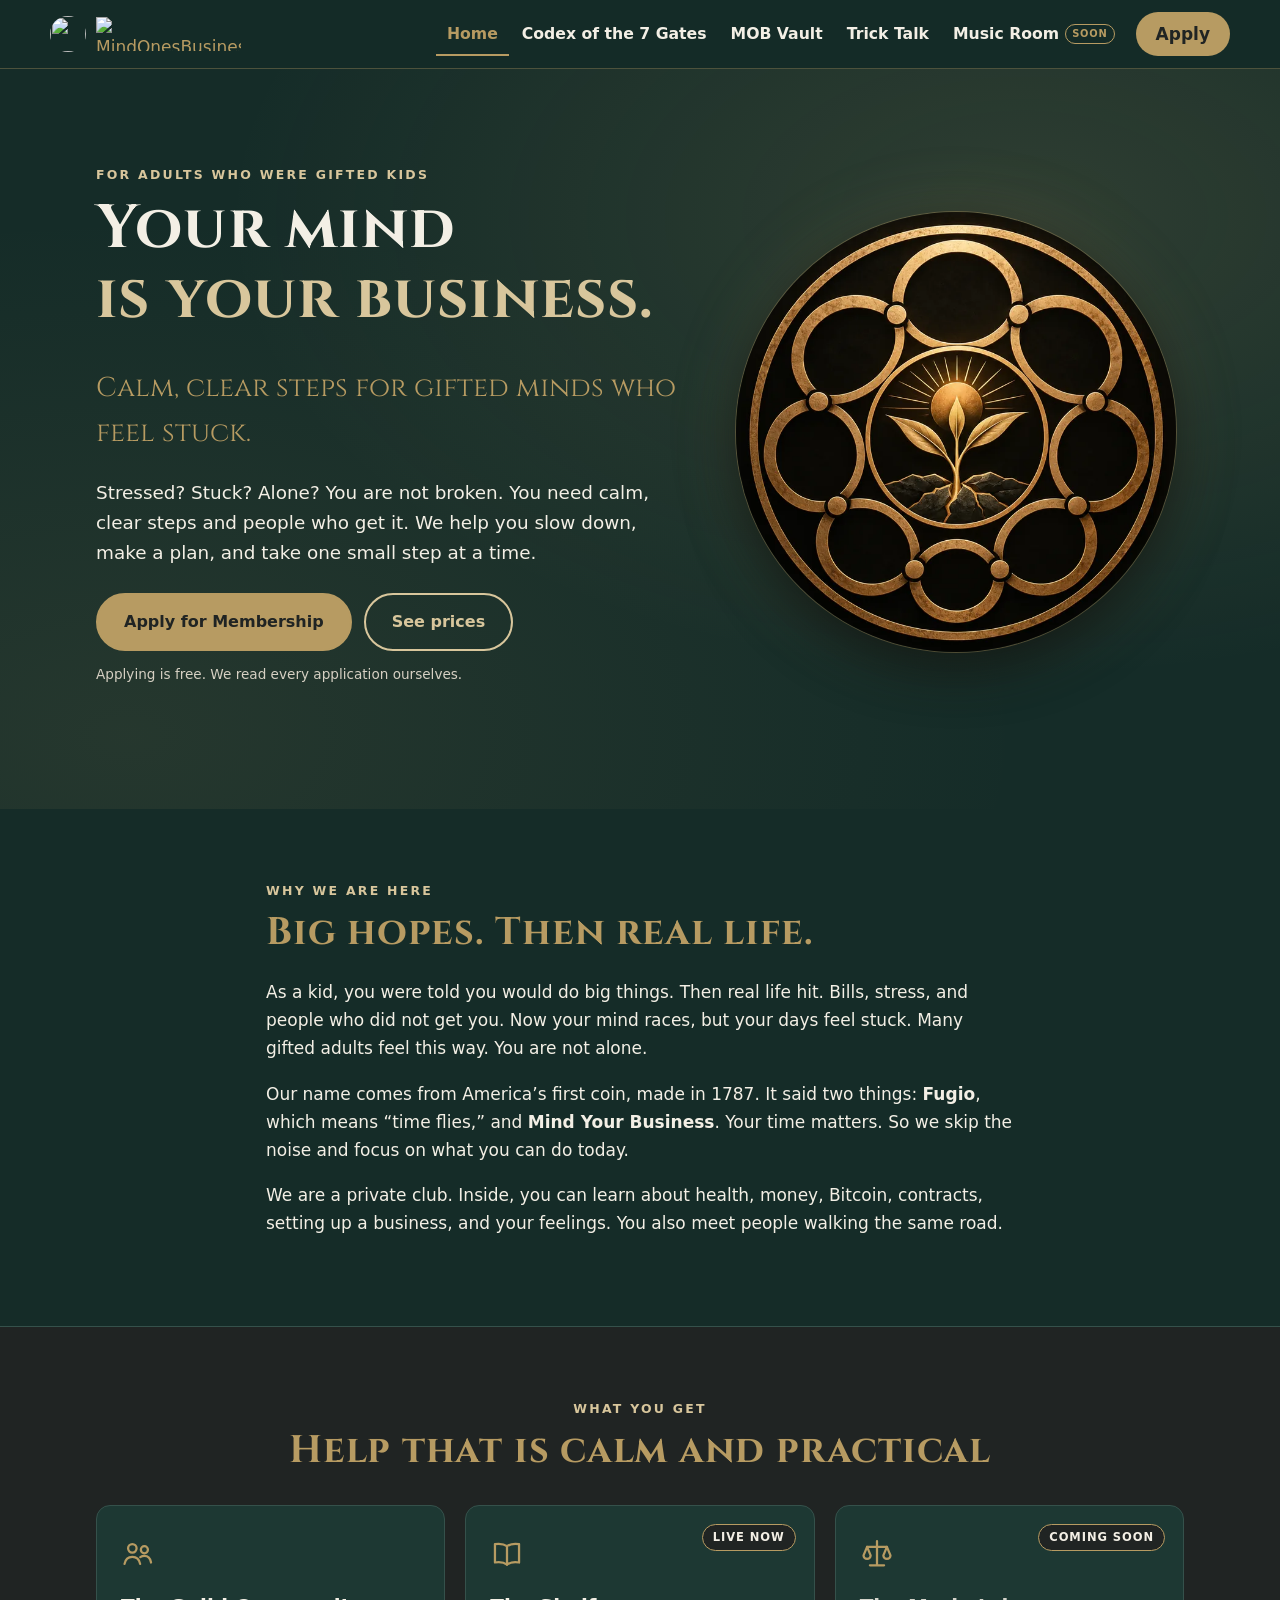
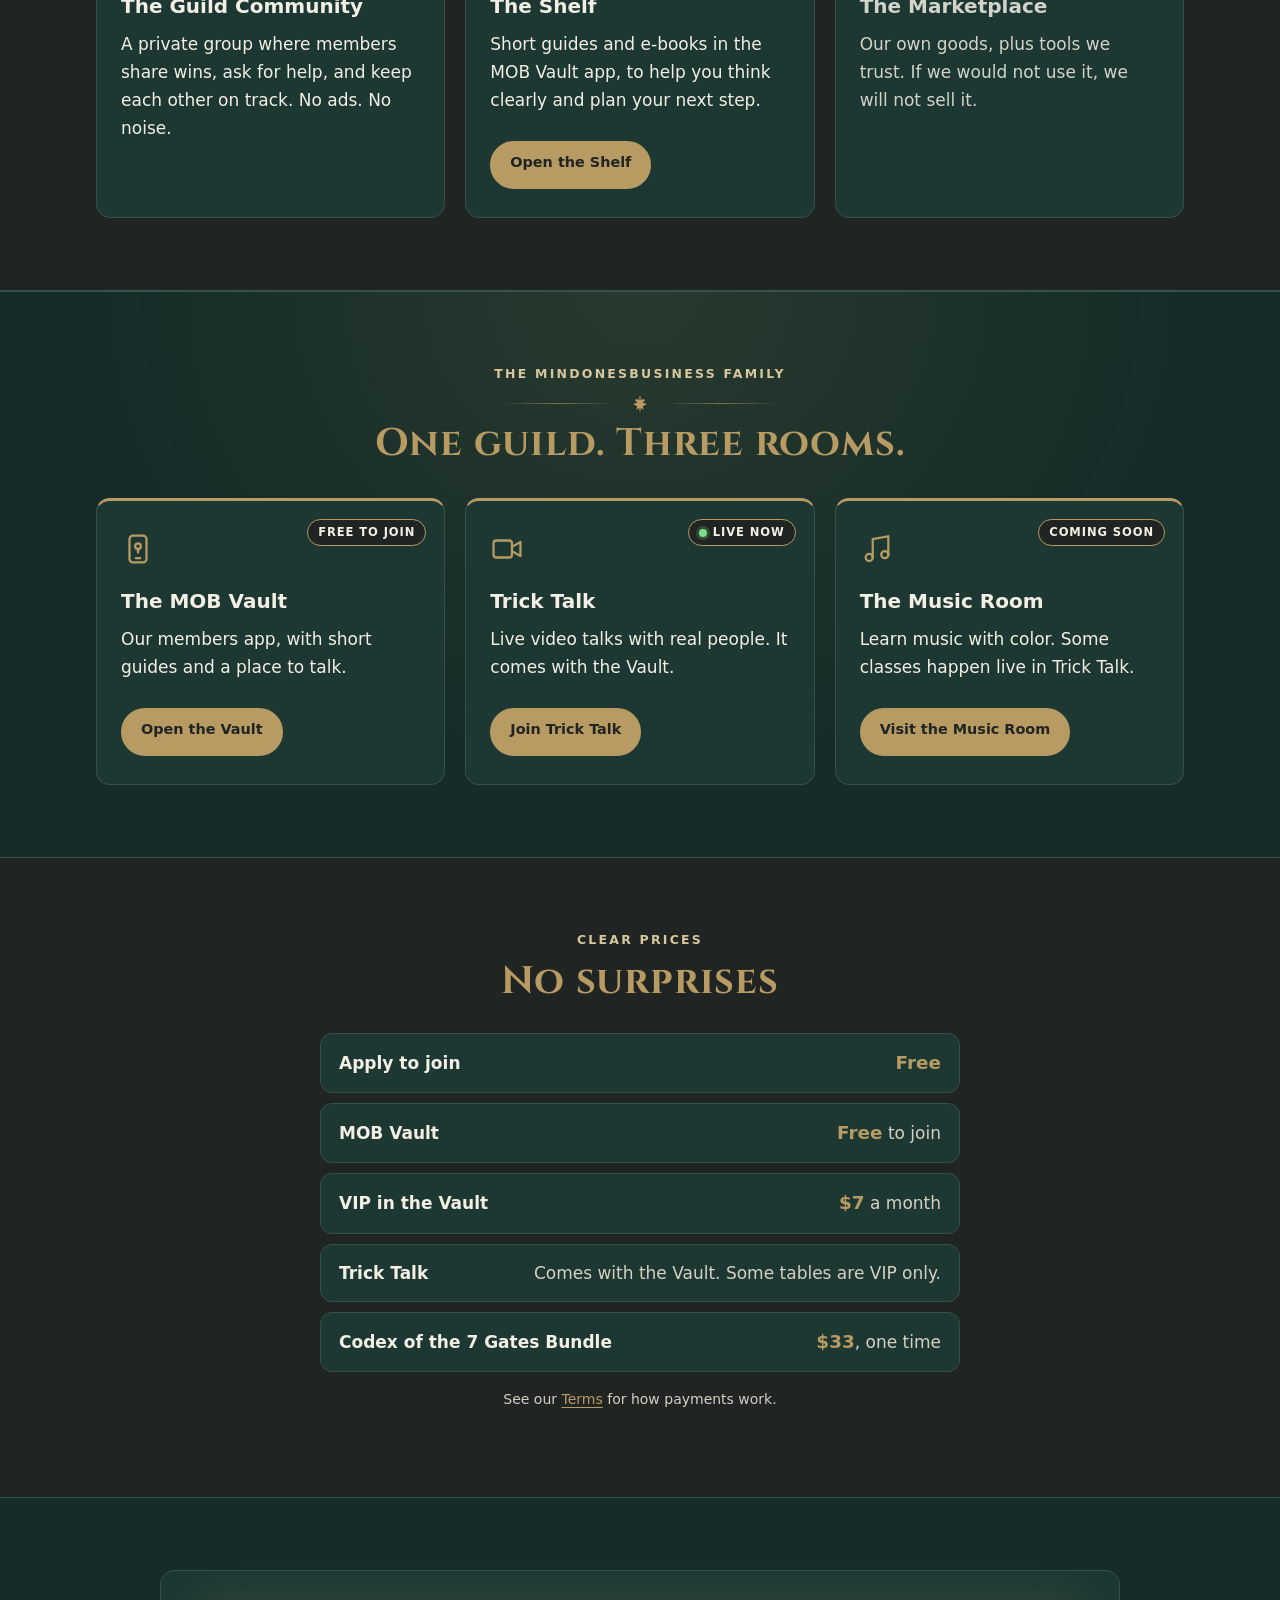
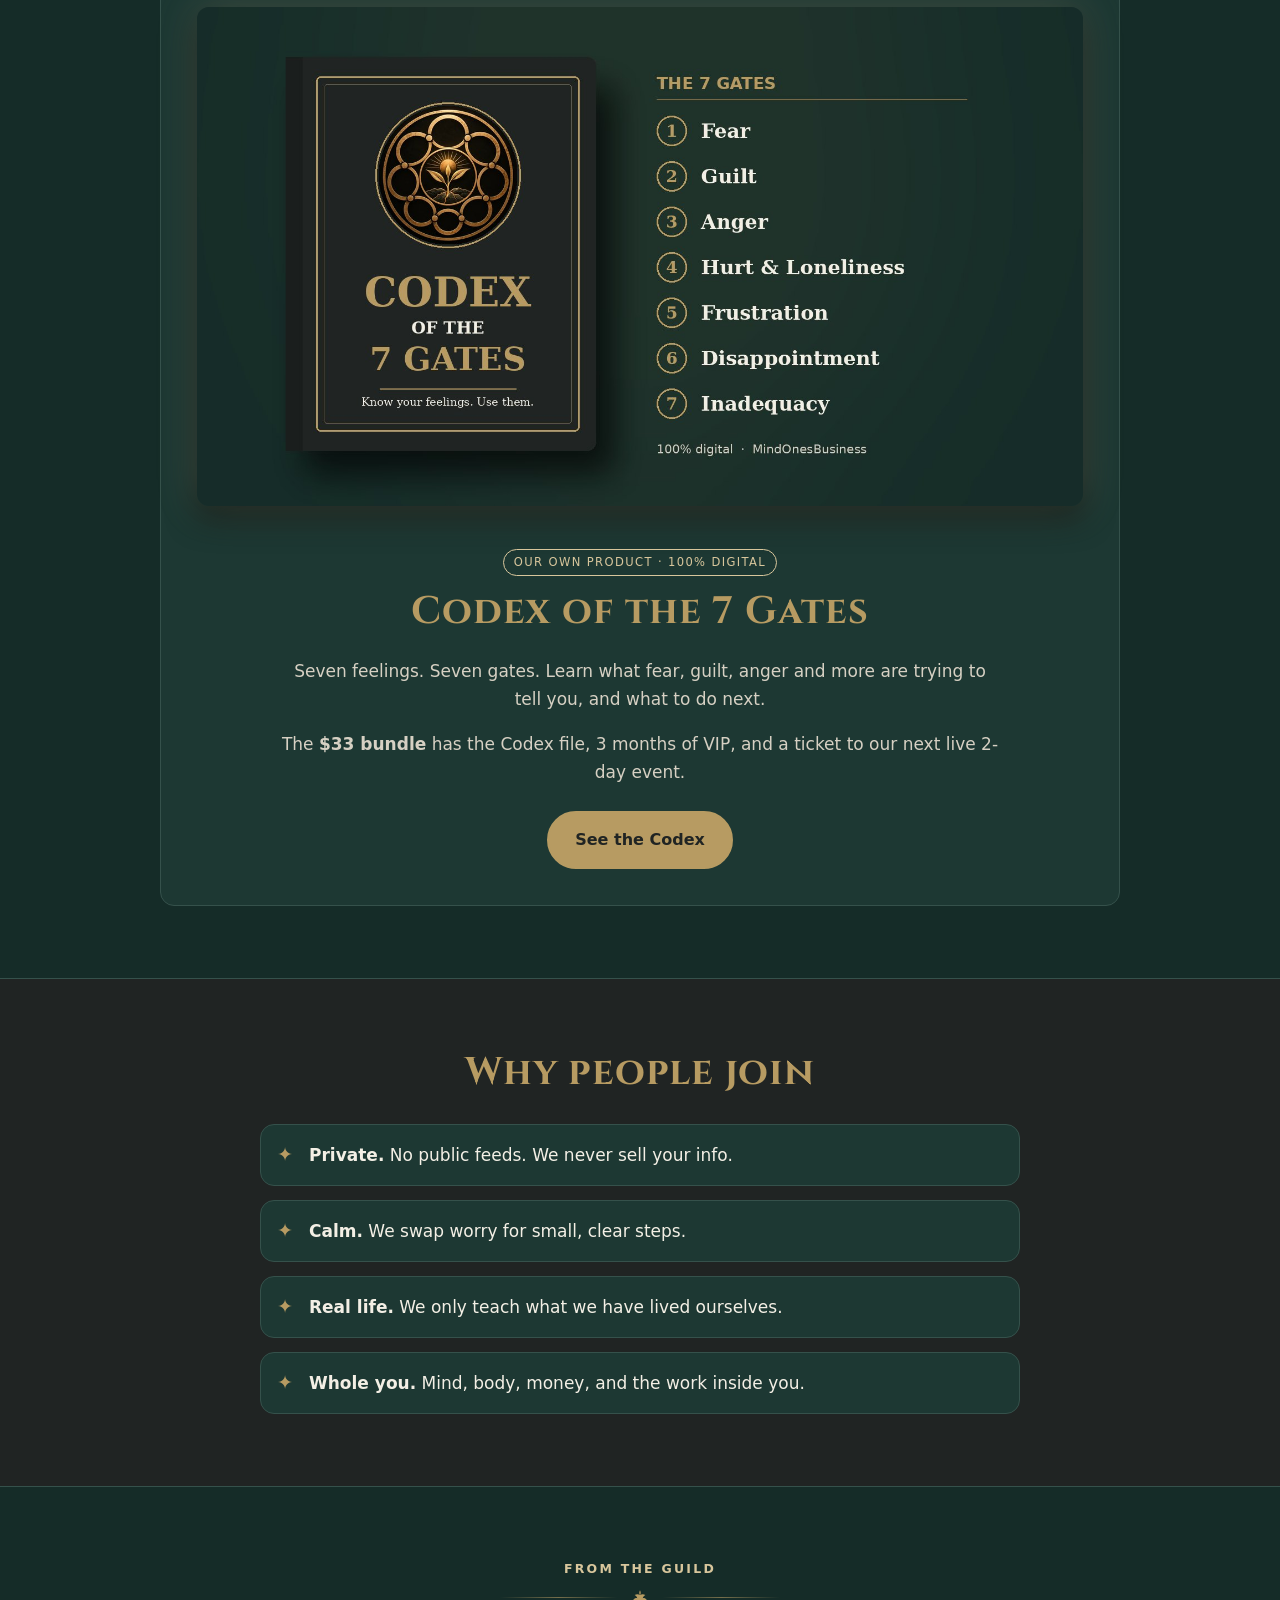
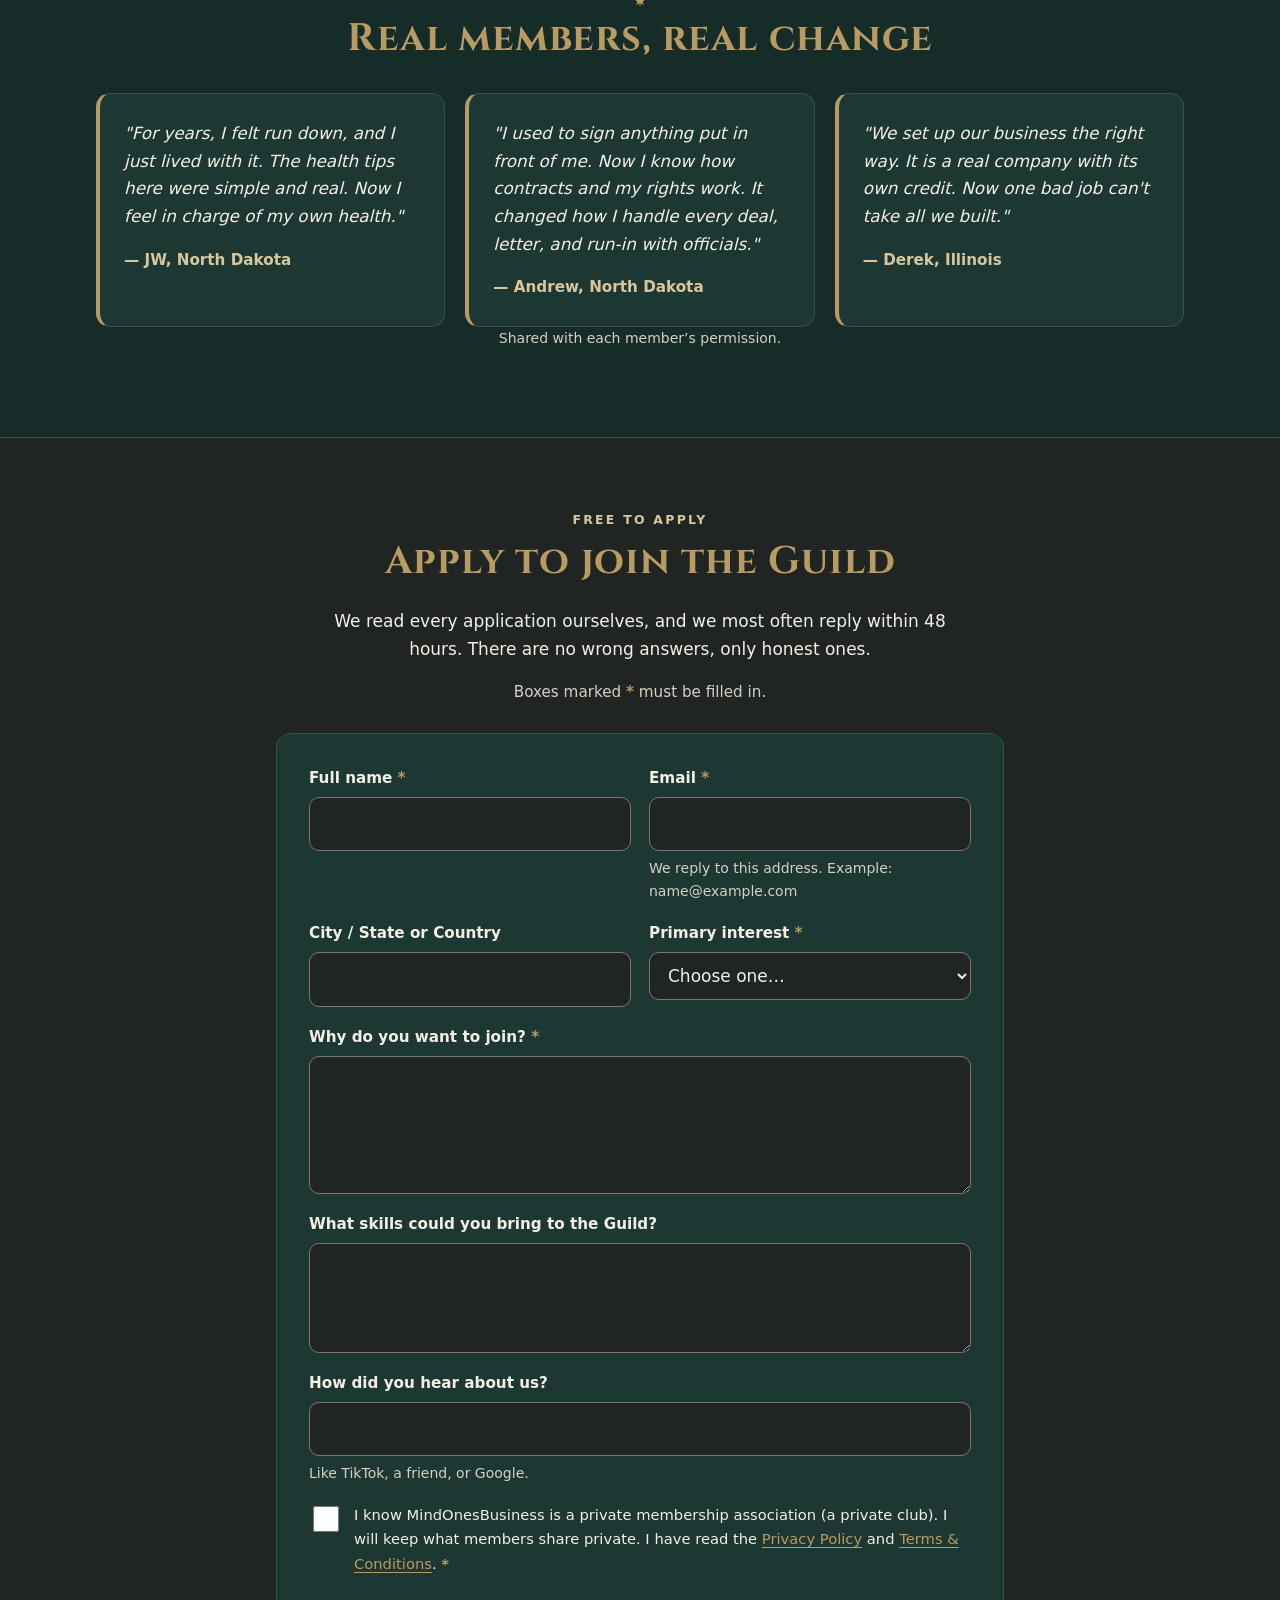
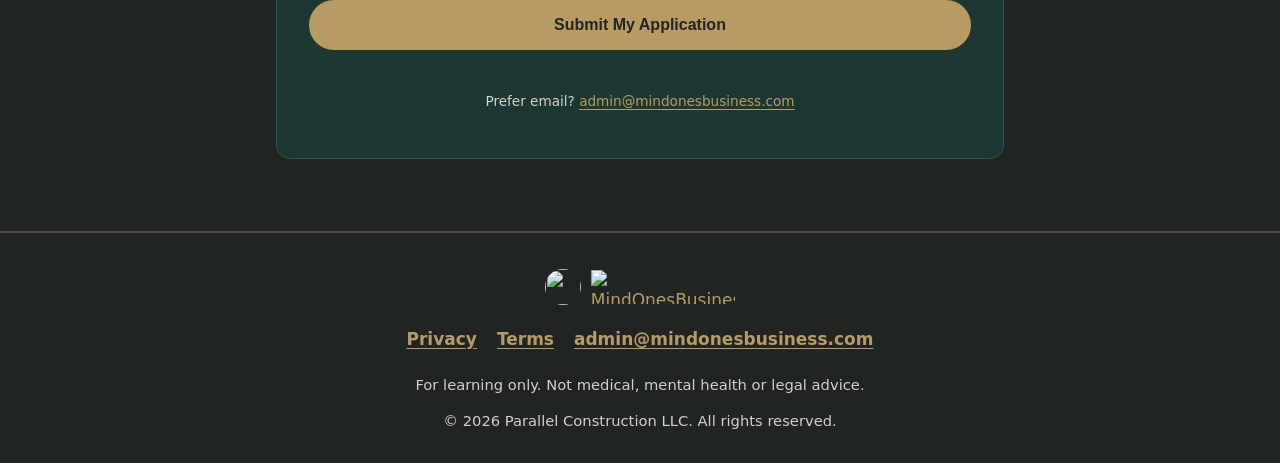
==== commit 08e7d131: "Add files via upload" ====
--- a/index.html
+++ b/index.html
@@ -90,11 +90,12 @@
             <h3>The Guild Community</h3>
             <p>A private group where members share wins, ask for help, and keep each other on track. No ads. No noise.</p>
           </article>
-          <article class="card card-soon">
-            <span class="soon-tag">Coming soon</span>
+          <article class="card">
+            <span class="soon-tag">Live now</span>
             <div class="icon" aria-hidden="true"><svg viewBox="0 0 24 24" aria-hidden="true" focusable="false"><g fill="none" stroke="currentColor" stroke-width="1.6" stroke-linecap="round" stroke-linejoin="round"><path d="M12 6.5C10 5 7 4.5 3.5 5v13c3.5-.5 6.5 0 8.5 1.5 2-1.5 5-2 8.5-1.5V5C17 4.5 14 5 12 6.5z"/><path d="M12 6.5v13"/></g></svg></div>
-            <h3>The Library</h3>
-            <p>Short guides and e-books to help you think clearly and plan your next step.</p>
+            <h3>The Shelf</h3>
+            <p>Short guides and e-books in the MOB Vault app, to help you think clearly and plan your next step.</p>
+            <a class="btn btn-small room-btn" href="https://mobile.mindonesbusiness.com/">Open the Shelf</a>
           </article>
           <article class="card card-soon">
             <span class="soon-tag">Coming soon</span>
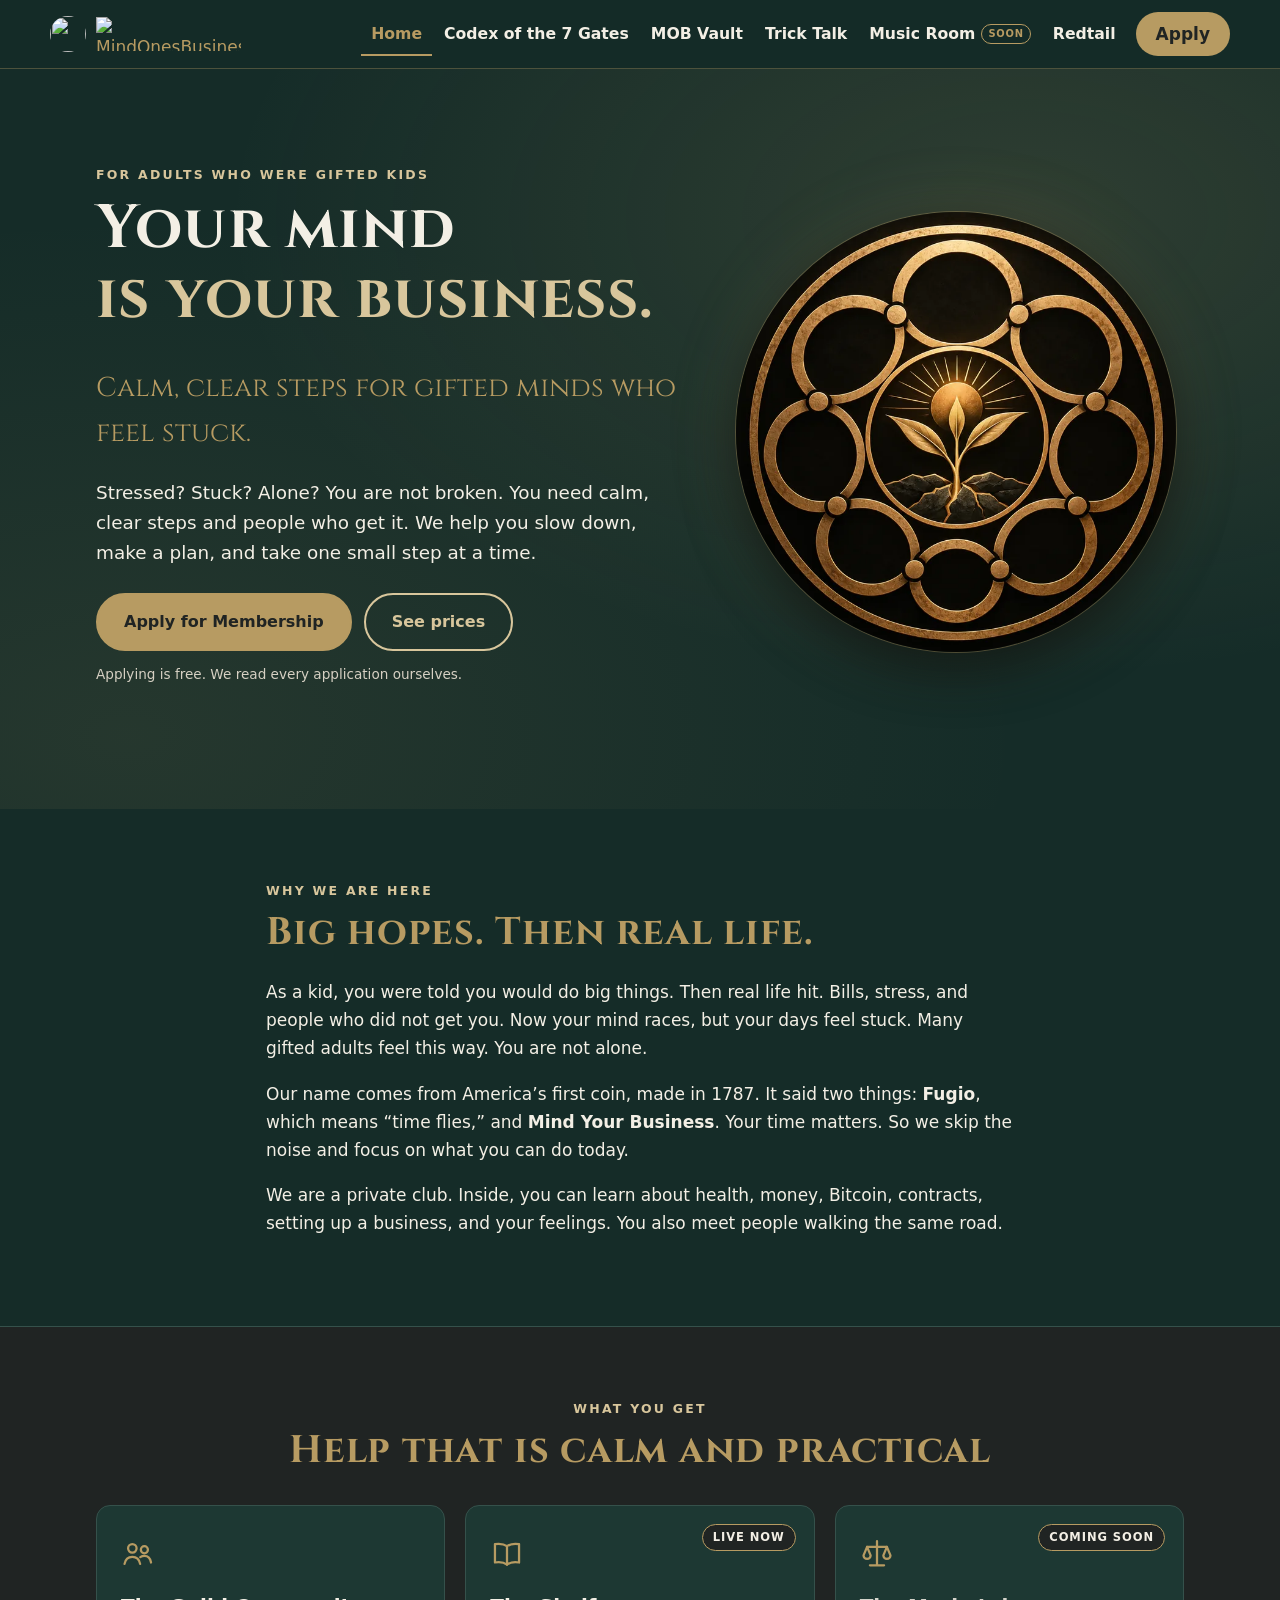
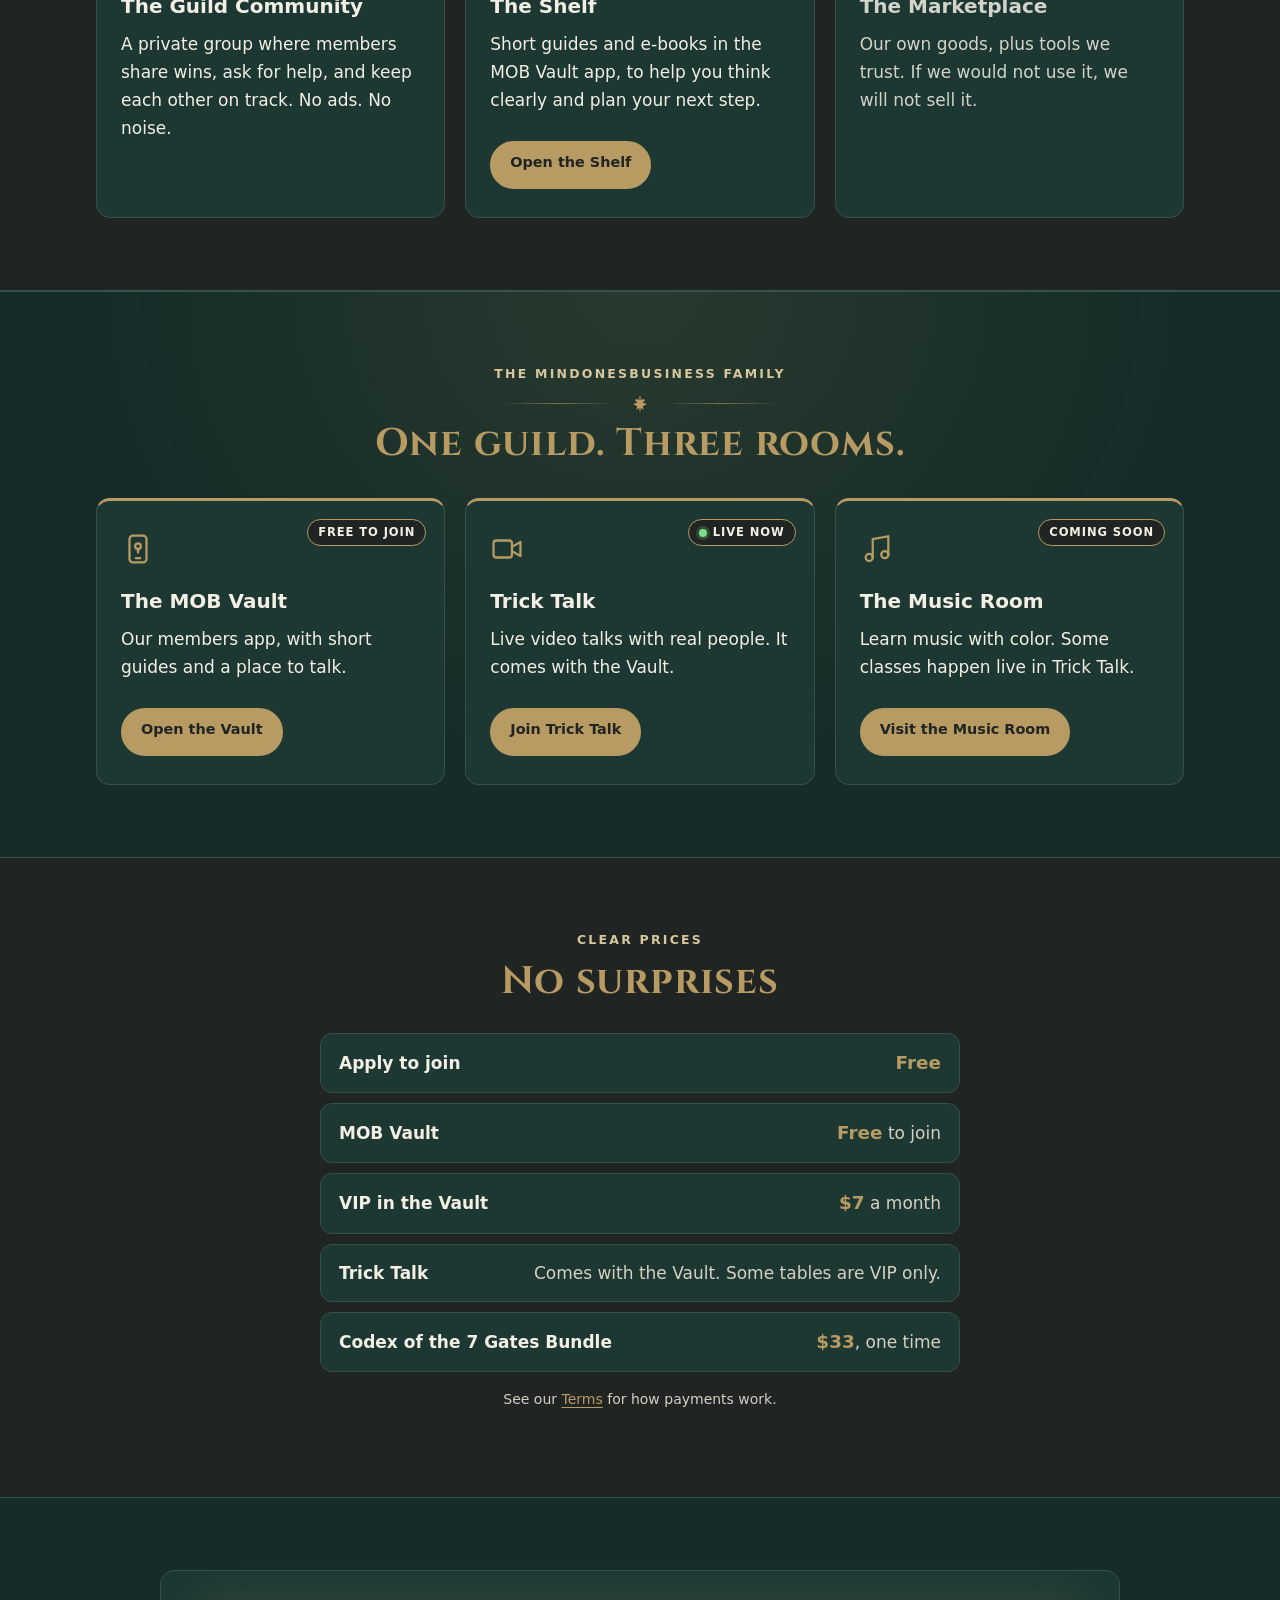
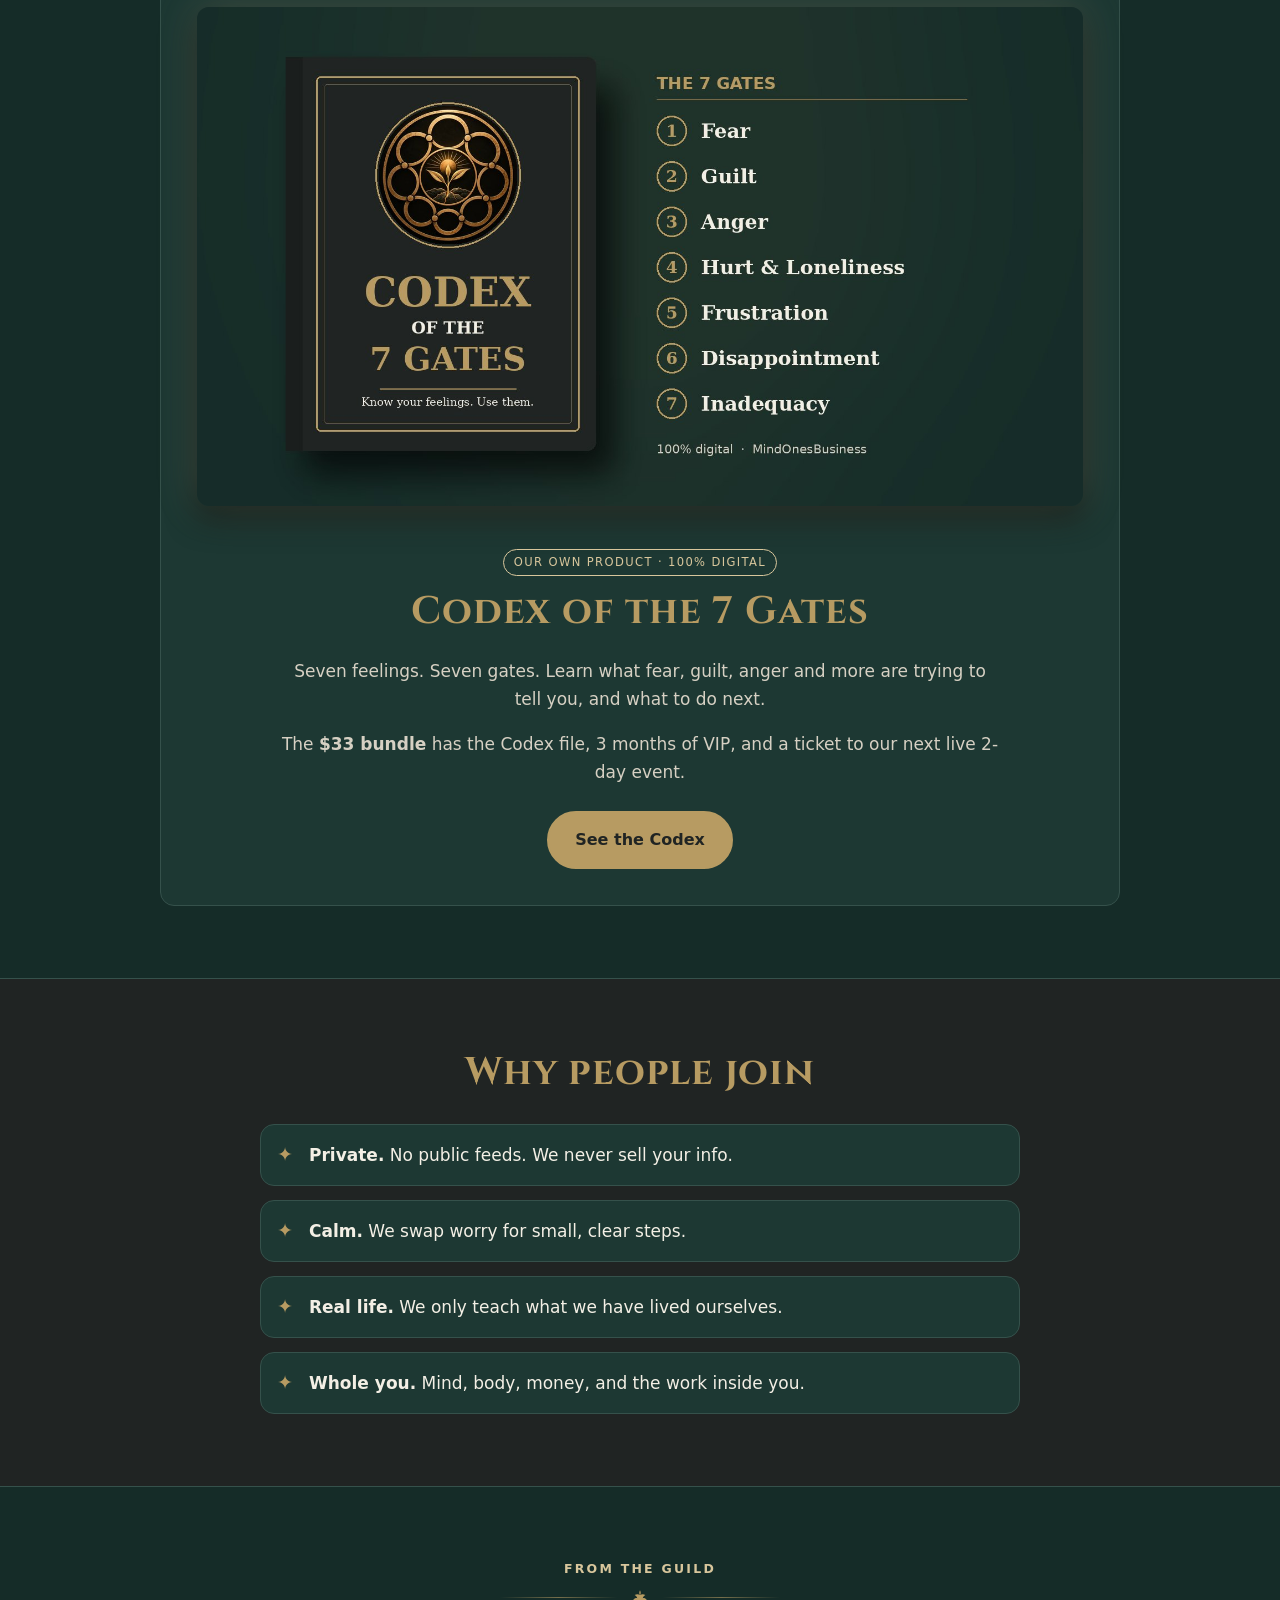
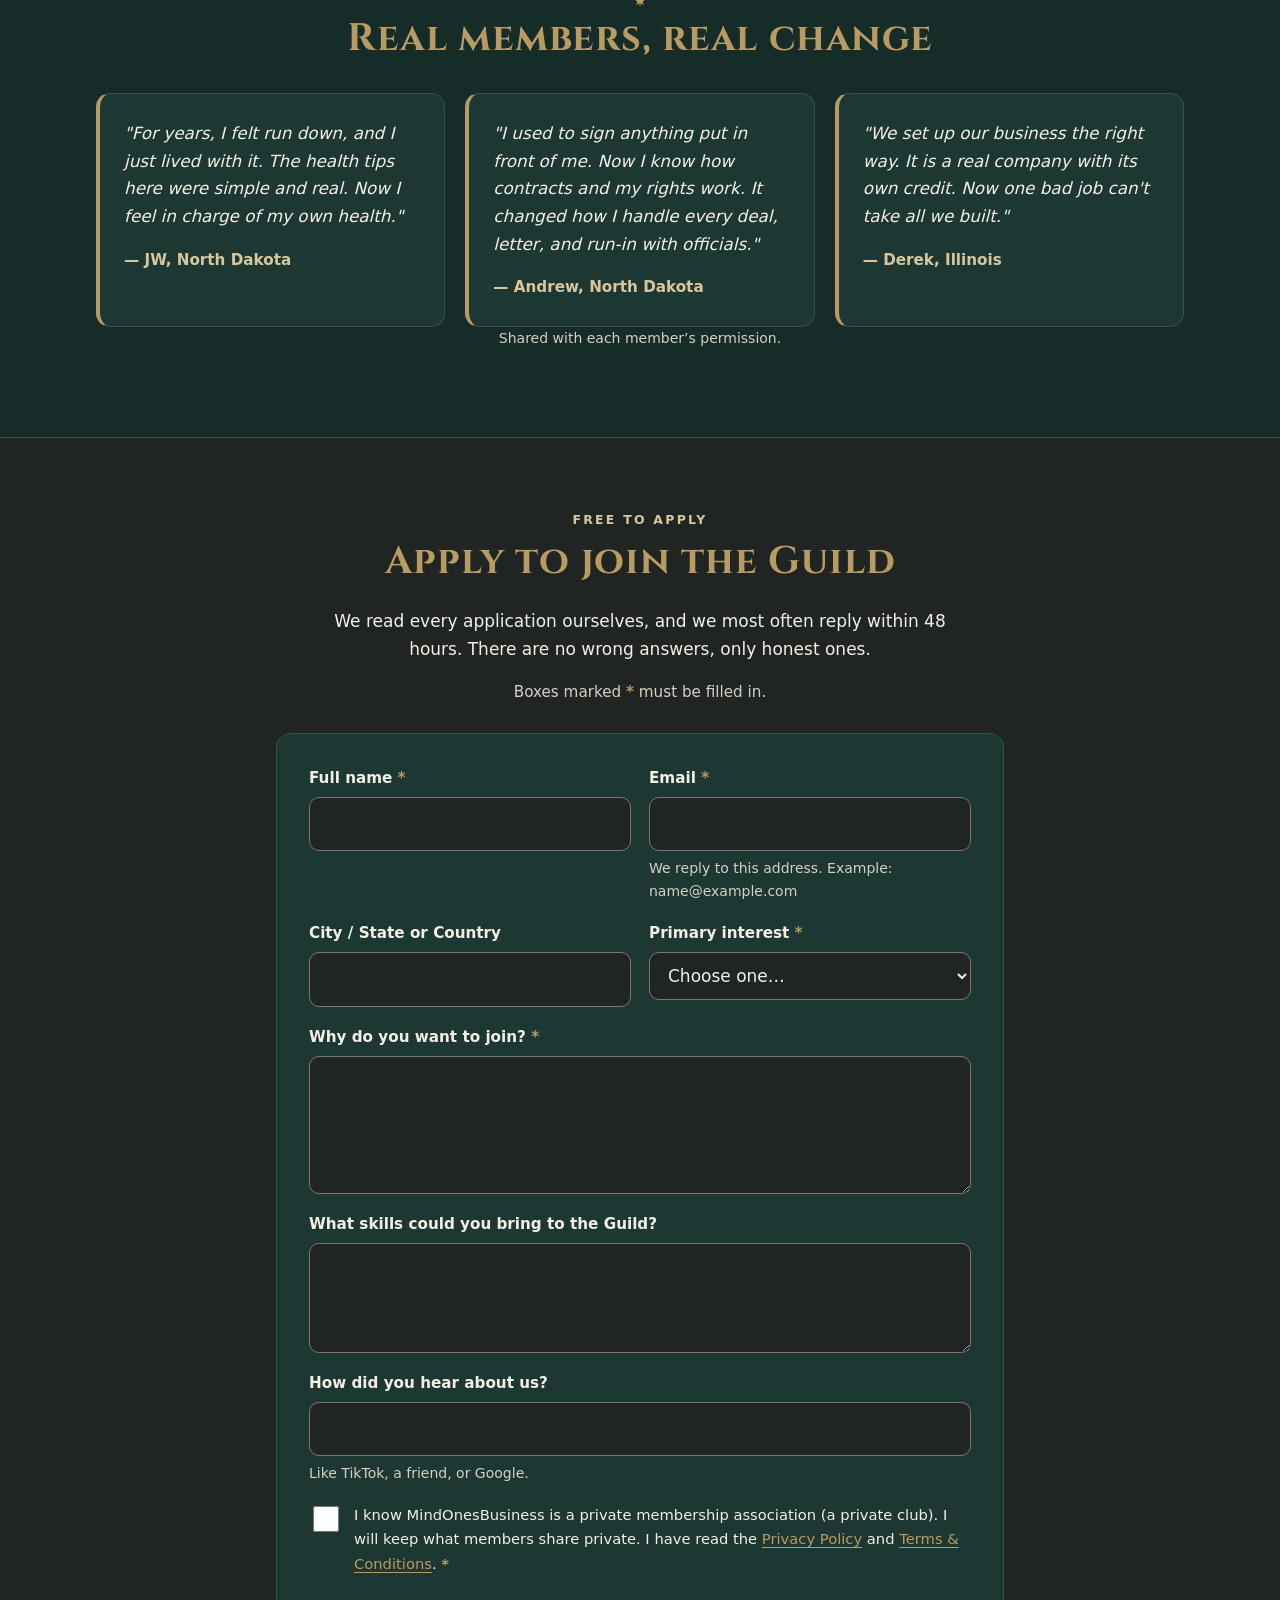
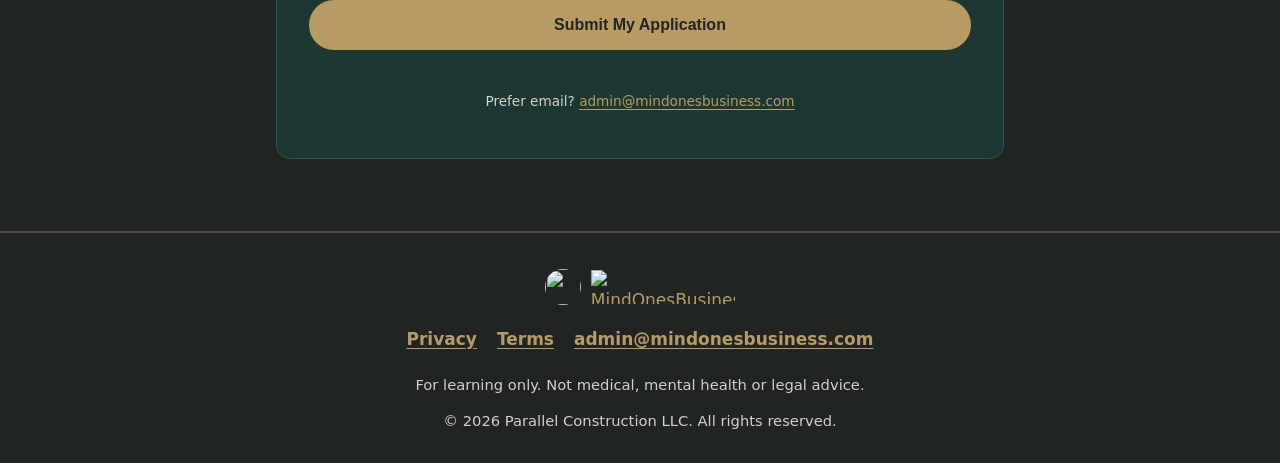
==== commit 66acdb79: "Add files via upload" ====
--- a/index.html
+++ b/index.html
@@ -40,6 +40,7 @@
         <li><a class="mob-link" href="https://mobile.mindonesbusiness.com/">MOB Vault</a></li>
         <li><a class="mob-link" href="https://talk.mindonesbusiness.com/">Trick Talk</a></li>
         <li><a class="mob-link" href="https://music.mindonesbusiness.com/">Music Room <span class="mob-soon">Soon</span></a></li>
+        <li><a class="mob-link" href="https://redtail.mindonesbusiness.com/">Redtail</a></li>
         <li><a class="mob-cta" href="https://www.mindonesbusiness.com/#testimonials">Apply</a></li>
       </ul>
     </nav>
--- a/style.css
+++ b/style.css
@@ -396,7 +396,7 @@
 .mob-mark { width: 36px; height: 36px; border-radius: 50%; }
 .mob-word { height: 34px; width: auto; }
 .mob-menu { list-style: none; margin: 0; padding: 0; display: flex; align-items: center; gap: 2px; }
-.mob-link { display: inline-flex; align-items: center; min-height: 44px; padding: 0 11px; color: #F3EFE5; font-weight: 700; font-size: .98rem; text-decoration: none; border-radius: 8px; white-space: nowrap; }
+.mob-link { display: inline-flex; align-items: center; min-height: 44px; padding: 0 10px; color: #F3EFE5; font-weight: 700; font-size: .98rem; text-decoration: none; border-radius: 8px; white-space: nowrap; }
 .mob-link:hover { color: #B79B62; }
 .mob-link[aria-current="page"] { color: #B79B62; box-shadow: inset 0 -2px 0 #B79B62; border-radius: 0; }
 .mob-soon { margin-left: 6px; font-size: .62rem; letter-spacing: .08em; text-transform: uppercase; color: #B79B62; border: 1px solid #B79B62; border-radius: 999px; padding: 1px 6px; }
@@ -404,7 +404,7 @@
 .mob-cta:hover { background: #F3EFE5; color: #202423; }
 .mob-link:focus-visible, .mob-cta:focus-visible, .mob-toggle:focus-visible, .mob-brand:focus-visible, .mob-foot-links a:focus-visible { outline: 3px solid #F3EFE5; outline-offset: 3px; }
 .mob-toggle { display: none; }
-@media (max-width: 1100px) {
+@media (max-width: 1240px) {
   .mob-toggle { display: inline-flex; flex-direction: column; justify-content: center; gap: 5px; width: 48px; height: 48px; padding: 0 12px; background: transparent; border: 1px solid #B79B62; border-radius: 12px; cursor: pointer; }
   .mob-toggle span { display: block; height: 2px; background: #F3EFE5; border-radius: 2px; transition: transform .2s, opacity .2s; }
   .mob-toggle[aria-expanded="true"] span:nth-child(1) { transform: translateY(7px) rotate(45deg); }
